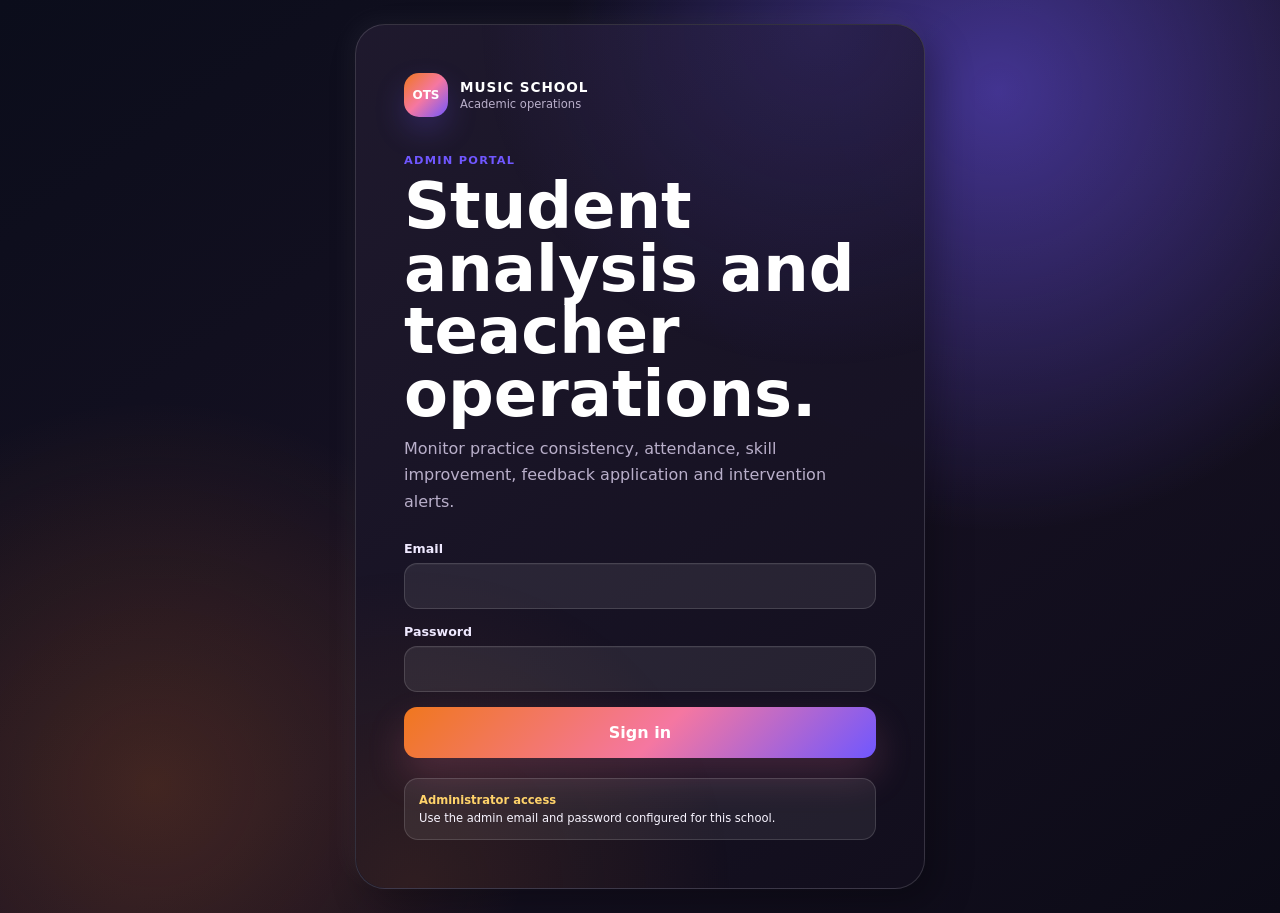
==== admin/index.html @ 8a07c4fa "Add files via upload" ====
<!doctype html>
<html lang="en">
<head>
  <meta charset="utf-8">
  <meta name="viewport" content="width=device-width, initial-scale=1">
  <meta name="theme-color" content="#111426">
  <title>OTS Admin | Student Analysis</title>
  <link rel="icon" type="image/png" sizes="32x32" href="../favicon-32x32.png">
  <link rel="icon" type="image/png" sizes="16x16" href="../favicon-16x16.png">
  <link rel="apple-touch-icon" sizes="180x180" href="../apple-touch-icon.png">
  <link rel="manifest" href="../manifest.webmanifest">
  <link rel="stylesheet" href="admin.css">
</head>
<body>
  <div class="admin-login" id="admin-login">
    <section class="login-card">
      <div class="admin-brand">
        <span class="brand-mark">OTS</span>
        <span>
          <strong>MUSIC SCHOOL</strong>
          <small>Academic operations</small>
        </span>
      </div>
      <div class="login-copy">
        <p class="eyebrow">ADMIN PORTAL</p>
        <h1>Student analysis and teacher operations.</h1>
        <p>Monitor practice consistency, attendance, skill improvement, feedback application and intervention alerts.</p>
      </div>
      <form id="login-form" class="admin-form" autocomplete="off">
        <label>
          Email
          <input id="login-email" type="email" autocomplete="off" required>
        </label>
        <label>
          Password
          <input id="login-password" type="password" autocomplete="new-password" required>
        </label>
        <button class="admin-button primary large" type="submit">Sign in</button>
        <p class="form-error" id="login-error" hidden></p>
      </form>
      <div class="demo-credentials">
        <strong>Administrator access</strong>
        <span>Use the admin email and password configured for this school.</span>
      </div>
    </section>
  </div>

  <div class="admin-shell" id="admin-shell" hidden>
    <aside class="admin-sidebar">
      <div class="admin-brand">
        <span class="brand-mark">OTS</span>
        <span>
          <strong>MUSIC SCHOOL</strong>
          <small>Academic operations</small>
        </span>
      </div>

      <nav class="admin-nav">
        <button class="admin-nav-item is-active" data-admin-view="dashboard">
          <span class="nav-symbol">H</span>
          Dashboard
        </button>
        <button class="admin-nav-item" data-admin-view="students">
          <span class="nav-symbol">S</span>
          Students
        </button>
        <button class="admin-nav-item" data-admin-view="sessions">
          <span class="nav-symbol">L</span>
          Sessions
        </button>
        <button class="admin-nav-item" data-admin-view="courses">
          <span class="nav-symbol">C</span>
          Course plans
        </button>
        <button class="admin-nav-item" data-admin-view="staff" id="staff-nav-item" hidden>
          <span class="nav-symbol">+</span>
          Staff
        </button>
        <button class="admin-nav-item" data-admin-view="reviews">
          <span class="nav-symbol">R</span>
          Review queue
          <span class="nav-count" id="nav-review-count">0</span>
        </button>
        <button class="admin-nav-item" data-admin-view="alerts">
          <span class="nav-symbol">!</span>
          Alerts
          <span class="nav-count danger" id="nav-alert-count">0</span>
        </button>
        <button class="admin-nav-item" data-admin-view="account">
          <span class="nav-symbol">A</span>
          Account
        </button>
      </nav>

      <div class="admin-sidebar-footer">
        <span class="online-dot"></span>
        <div>
          <strong>Backend connected</strong>
          <small id="admin-backend-status">Checking storage status...</small>
        </div>
      </div>
    </aside>

    <div class="admin-main-column">
      <header class="admin-topbar">
        <div>
          <p class="eyebrow" id="admin-date-label">MONDAY, 15 JUNE</p>
          <h2 id="admin-page-title">Academic overview</h2>
        </div>
        <div class="admin-user">
          <div>
            <strong id="admin-user-name">OTS Admin</strong>
            <small id="admin-user-role">Super admin</small>
          </div>
          <span class="admin-avatar" id="admin-avatar">OA</span>
          <button class="logout-button" id="logout-button">Sign out</button>
        </div>
      </header>

      <main class="admin-main">
        <section class="admin-view is-active" id="admin-view-dashboard" data-title="Academic overview">
          <div class="admin-page-intro">
            <div>
              <p class="eyebrow">STUDENT HEALTH</p>
              <h1>Know who is progressing and who needs help.</h1>
              <p>Scores combine practice consistency, attendance, skill improvement and application of teacher feedback.</p>
            </div>
            <button class="admin-button secondary" id="refresh-dashboard">Refresh data</button>
          </div>

          <div class="metric-grid">
            <article class="metric-card">
              <span class="metric-label">Active students</span>
              <strong id="metric-active-students">0</strong>
              <small>Across all 12-week courses</small>
            </article>
            <article class="metric-card">
              <span class="metric-label">Need attention</span>
              <strong id="metric-attention-students">0</strong>
              <small>Amber or red status</small>
            </article>
            <article class="metric-card">
              <span class="metric-label">Videos awaiting review</span>
              <strong id="metric-pending-reviews">0</strong>
              <small>Oldest reviews appear first</small>
            </article>
            <article class="metric-card">
              <span class="metric-label">Average student score</span>
              <strong id="metric-average-score">0</strong>
              <small>Weighted score out of 100</small>
            </article>
          </div>

          <div class="overview-grid">
            <section class="admin-panel">
              <div class="panel-heading">
                <div>
                  <p class="eyebrow">PORTFOLIO STATUS</p>
                  <h2>Risk distribution</h2>
                </div>
              </div>
              <div class="distribution-list">
                <div class="distribution-row">
                  <span class="status-pill green">Green</span>
                  <div class="distribution-track"><span class="green-fill" id="green-distribution"></span></div>
                  <strong id="green-count">0</strong>
                </div>
                <div class="distribution-row">
                  <span class="status-pill amber">Amber</span>
                  <div class="distribution-track"><span class="amber-fill" id="amber-distribution"></span></div>
                  <strong id="amber-count">0</strong>
                </div>
                <div class="distribution-row">
                  <span class="status-pill red">Red</span>
                  <div class="distribution-track"><span class="red-fill" id="red-distribution"></span></div>
                  <strong id="red-count">0</strong>
                </div>
              </div>
              <div class="score-formula">
                <strong>Weighted student score</strong>
                <span>Practice 35% / Attendance 25% / Skills 25% / Feedback application 15%</span>
              </div>
            </section>

            <section class="admin-panel">
              <div class="panel-heading">
                <div>
                  <p class="eyebrow">OPERATIONS</p>
                  <h2>Service health</h2>
                </div>
              </div>
              <div class="service-list">
                <div><span>Open alerts</span><strong id="service-open-alerts">0</strong></div>
                <div><span>Today's sessions</span><strong id="service-today-sessions">0</strong></div>
                <div><span>Average review time</span><strong id="service-review-hours">0h</strong></div>
              </div>
            </section>
          </div>

          <section class="admin-panel">
            <div class="panel-heading">
              <div>
                <p class="eyebrow">PRIORITY LIST</p>
                <h2>Students needing attention</h2>
              </div>
              <button class="text-action" data-admin-view="students">View all students</button>
            </div>
            <div class="table-wrap">
              <table class="admin-table">
                <thead>
                  <tr>
                    <th>Student</th>
                    <th>Course</th>
                    <th>Teacher</th>
                    <th>Score</th>
                    <th>Alerts</th>
                    <th></th>
                  </tr>
                </thead>
                <tbody id="attention-students-body"></tbody>
              </table>
            </div>
          </section>

          <section class="admin-panel">
            <div class="panel-heading">
              <div>
                <p class="eyebrow">UPCOMING</p>
                <h2>Live sessions</h2>
              </div>
            </div>
            <div class="upcoming-session-grid" id="upcoming-session-grid"></div>
          </section>
        </section>

        <section class="admin-view" id="admin-view-students" data-title="Student analysis">
          <div class="admin-page-intro compact">
            <div>
              <p class="eyebrow">STUDENT 360</p>
              <h1>Student analysis</h1>
              <p>Filter the portfolio, compare score components and open a complete student record.</p>
            </div>
            <button class="admin-button primary" id="open-create-student">Add student</button>
          </div>

          <section class="admin-panel filters-panel">
            <label class="search-field">
              <span>Search</span>
              <input id="student-search" type="search" placeholder="Student, teacher or instrument">
            </label>
            <label>
              Status
              <select id="student-status-filter">
                <option value="">All statuses</option>
                <option value="green">Green</option>
                <option value="amber">Amber</option>
                <option value="red">Red</option>
              </select>
            </label>
            <button class="admin-button secondary" id="apply-student-filters">Apply filters</button>
          </section>

          <section class="admin-panel">
            <div class="table-wrap">
              <table class="admin-table student-table">
                <thead>
                  <tr>
                    <th>Student</th>
                    <th>Teacher</th>
                    <th>Week</th>
                    <th>Practice</th>
                    <th>Attendance</th>
                    <th>Skills</th>
                    <th>Overall</th>
                    <th></th>
                  </tr>
                </thead>
                <tbody id="students-table-body"></tbody>
              </table>
            </div>
          </section>
        </section>

        <section class="admin-view" id="admin-view-student-detail" data-title="Student 360">
          <div class="admin-page-intro compact">
            <div>
              <p class="eyebrow">STUDENT 360</p>
              <h1>Complete student record</h1>
              <p>Review scores, alerts, teacher assignment, submissions and session history in one focused page.</p>
            </div>
            <button class="admin-button secondary" data-admin-view="students" type="button">Back to students</button>
          </div>
          <section class="admin-panel student-detail-page" id="student-page-content">
            <div class="empty-state">Open a student from the Students table.</div>
          </section>
        </section>

        <section class="admin-view" id="admin-view-staff" data-title="Staff access">
          <div class="admin-page-intro compact">
            <div>
              <p class="eyebrow">SUPER ADMIN</p>
              <h1>Admins and teachers</h1>
              <p>Create separate staff accounts and control who can access the operations portal.</p>
            </div>
            <button class="admin-button primary" id="open-create-staff">Add staff member</button>
          </div>

          <section class="admin-panel">
            <div class="table-wrap">
              <table class="admin-table">
                <thead>
                  <tr>
                    <th>Staff member</th>
                    <th>Role</th>
                    <th>Instrument</th>
                    <th>Students</th>
                    <th>Status</th>
                    <th></th>
                  </tr>
                </thead>
                <tbody id="staff-table-body"></tbody>
              </table>
            </div>
          </section>
        </section>

        <section class="admin-view" id="admin-view-sessions" data-title="Live sessions">
          <div class="admin-page-intro compact">
            <div>
              <p class="eyebrow">LIVE CLASSROOM</p>
              <h1>Plan and update student sessions</h1>
              <p>Admins can manage all sessions. Teachers can manage sessions for students assigned to them.</p>
            </div>
            <button class="admin-button primary" id="open-create-session">Add session</button>
          </div>

          <section class="admin-panel">
            <div class="table-wrap">
              <table class="admin-table">
                <thead>
                  <tr>
                    <th>Student</th>
                    <th>Teacher</th>
                    <th>Topic</th>
                    <th>Date and time</th>
                    <th>Status</th>
                    <th></th>
                  </tr>
                </thead>
                <tbody id="sessions-table-body"></tbody>
              </table>
            </div>
          </section>
        </section>

        <section class="admin-view" id="admin-view-courses" data-title="Student course plans">
          <div class="admin-page-intro compact">
            <div>
              <p class="eyebrow">PERSONALISED LEARNING</p>
              <h1>Course and practice plan</h1>
              <p>Choose a student, then set their course length, weekly goal, target practice pods and student notes.</p>
            </div>
          </div>

          <section class="admin-panel course-plan-panel">
            <label class="course-student-picker">
              Student
              <select id="course-student-select"></select>
            </label>
            <form id="course-plan-form" class="course-plan-form">
              <div class="student-create-grid">
                <label>
                  Course title
                  <input id="course-title" required>
                </label>
                <label>
                  Number of weeks
                  <input id="course-total-weeks" type="number" min="1" max="24" required>
                </label>
                <label>
                  Minimum practice minutes
                  <input id="course-practice-minutes" type="number" min="1" max="60" required>
                </label>
                <div class="course-requirements">
                  <label class="checkbox-row">
                    <input id="course-morning-required" type="checkbox">
                    <span>Morning practice required</span>
                  </label>
                  <label class="checkbox-row">
                    <input id="course-evening-required" type="checkbox">
                    <span>Evening practice required</span>
                  </label>
                </div>
              </div>
              <div class="panel-heading">
                <div>
                  <p class="eyebrow">WEEKLY STRUCTURE</p>
                  <h2>Student-specific course weeks</h2>
                </div>
              </div>
              <div class="course-week-editor" id="course-week-editor"></div>
              <p class="form-error" id="course-plan-error" hidden></p>
              <button class="admin-button primary large" type="submit">Save student course plan</button>
            </form>
          </section>
        </section>

        <section class="admin-view" id="admin-view-reviews" data-title="Teacher review queue">
          <div class="admin-page-intro compact">
            <div>
              <p class="eyebrow">TEACHER WORKFLOW</p>
              <h1>Practice review queue</h1>
              <p>Review the oldest submissions first, score skills and define the student's next practice focus.</p>
            </div>
            <span class="queue-sla">Target: within 12 hours</span>
          </div>
          <div class="review-queue" id="review-queue"></div>
        </section>

        <section class="admin-view" id="admin-view-review-detail" data-title="Practice review">
          <div class="admin-page-intro compact">
            <div>
              <p class="eyebrow">PRACTICE REVIEW</p>
              <h1 id="review-modal-title">Review submission</h1>
              <p id="review-modal-subtitle">Choose a submission from the review queue.</p>
            </div>
            <button class="admin-button secondary" data-admin-view="reviews" type="button">Back to review queue</button>
          </div>

          <form class="admin-panel review-form review-page-form" id="review-form">
            <input id="review-submission-id" type="hidden">

            <div class="review-video-placeholder">
              <video id="review-video-player" controls playsinline hidden></video>
              <iframe
                id="review-video-frame"
                class="review-video-frame"
                title="Practice video preview"
                allow="autoplay; fullscreen"
                allowfullscreen
                hidden
              ></iframe>
              <span>Play</span>
              <div>
                <strong id="review-file-name">practice-video.mp4</strong>
                <small id="review-video-message">Loading private practice video...</small>
              </div>
            </div>

            <div class="review-text-grid">
              <label>
                Positive observation
                <textarea id="review-positive" rows="3" required>Good focused practice and improved control.</textarea>
              </label>
              <label>
                Main correction
                <textarea id="review-correction" rows="3" required>Slow the difficult transition and remove unnecessary tension.</textarea>
              </label>
            </div>

            <label>
              Next practice focus
              <textarea id="review-next-focus" rows="2" required>Repeat the assigned exercise three times before the next upload.</textarea>
            </label>

            <div class="skill-rating-grid" id="skill-rating-grid">
              <label>Rhythm <input type="range" min="1" max="5" value="3" data-rating="rhythm"><output>3</output></label>
              <label>Accuracy <input type="range" min="1" max="5" value="3" data-rating="accuracy"><output>3</output></label>
              <label>Technique <input type="range" min="1" max="5" value="3" data-rating="technique"><output>3</output></label>
              <label>Posture <input type="range" min="1" max="5" value="3" data-rating="posture"><output>3</output></label>
              <label>Musicality <input type="range" min="1" max="5" value="3" data-rating="musicality"><output>3</output></label>
              <label>Confidence <input type="range" min="1" max="5" value="3" data-rating="confidence"><output>3</output></label>
              <label>Feedback applied <input type="range" min="1" max="5" value="3" data-rating="feedback_application"><output>3</output></label>
            </div>

            <label class="checkbox-row">
              <input id="review-help-call" type="checkbox">
              <span>Recommend an extra teacher help call</span>
            </label>

            <button class="admin-button primary large" type="submit">Submit review and update student score</button>
          </form>
        </section>

        <section class="admin-view" id="admin-view-alerts" data-title="Student alerts">
          <div class="admin-page-intro compact">
            <div>
              <p class="eyebrow">INTERVENTIONS</p>
              <h1>Student alerts</h1>
              <p>Resolve operational alerts or open the student record for academic intervention.</p>
            </div>
          </div>
          <div class="alert-list" id="alert-list"></div>
        </section>

        <section class="admin-view" id="admin-view-account" data-title="Account security">
          <div class="admin-page-intro compact">
            <div>
              <p class="eyebrow">SECURITY</p>
              <h1>Change your password</h1>
              <p>Update the password for the staff account currently signed in.</p>
            </div>
          </div>
          <section class="admin-panel account-panel">
            <form id="change-password-form" class="stack-form">
              <label>
                Current password
                <input id="current-password" type="password" autocomplete="current-password" required>
              </label>
              <label>
                New password
                <input id="new-password" type="password" minlength="8" autocomplete="new-password" required>
              </label>
              <label>
                Confirm new password
                <input id="confirm-new-password" type="password" minlength="8" autocomplete="new-password" required>
              </label>
              <p class="form-error" id="change-password-error" hidden></p>
              <button class="admin-button primary large" type="submit">Change password</button>
            </form>
          </section>
        </section>
      </main>
    </div>
  </div>

  <dialog class="admin-modal" id="create-staff-modal">
    <form class="modal-surface" id="create-staff-form">
      <button class="modal-close" type="button" data-close-modal="create-staff-modal" aria-label="Close">X</button>
      <p class="eyebrow">STAFF ACCESS</p>
      <h2>Add an admin or teacher</h2>
      <p class="modal-subtitle">Each staff member receives a separate email and password. Only Super Admin can manage these accounts.</p>

      <div class="student-create-grid">
        <label>
          Full name
          <input id="create-staff-name" required>
        </label>
        <label>
          Email
          <input id="create-staff-email" type="email" required>
        </label>
        <label>
          Role
          <select id="create-staff-role" required>
            <option value="teacher">Teacher</option>
            <option value="academic_head">Academic head</option>
            <option value="operations">Operations admin</option>
            <option value="super_admin">Super admin</option>
          </select>
        </label>
        <label id="create-staff-instrument-row">
          Instrument
          <select id="create-staff-instrument">
            <option>Guitar</option>
            <option>Keyboard</option>
            <option>Vocals</option>
            <option>Violin</option>
            <option>Drums</option>
          </select>
        </label>
        <label class="full-width">
          Temporary password
          <input id="create-staff-password" type="password" minlength="8" autocomplete="new-password" required>
        </label>
      </div>
      <p class="form-error" id="create-staff-error" hidden></p>
      <button class="admin-button primary large" type="submit">Create staff account</button>
    </form>
  </dialog>

  <dialog class="admin-modal" id="session-modal">
    <form class="modal-surface" id="session-form">
      <button class="modal-close" type="button" data-close-modal="session-modal" aria-label="Close">X</button>
      <p class="eyebrow">LIVE SESSION</p>
      <h2 id="session-modal-title">Add a live session</h2>
      <input id="session-id" type="hidden">
      <div class="student-create-grid">
        <label>
          Student
          <select id="session-student" required></select>
        </label>
        <label>
          Date and time
          <input id="session-scheduled-at" type="datetime-local" required>
        </label>
        <label class="full-width">
          Session topic
          <input id="session-topic" required>
        </label>
        <label>
          Duration in minutes
          <input id="session-duration" type="number" min="15" max="180" value="45" required>
        </label>
        <label>
          Status
          <select id="session-status">
            <option value="scheduled">Scheduled</option>
            <option value="attended">Attended</option>
            <option value="missed">Missed</option>
            <option value="cancelled">Cancelled</option>
          </select>
        </label>
        <label class="full-width">
          Classroom room name
          <input id="session-room" placeholder="Created automatically when left blank">
        </label>
        <label class="full-width">
          Teacher notes
          <textarea id="session-notes" rows="3"></textarea>
        </label>
      </div>
      <p class="form-error" id="session-error" hidden></p>
      <button class="admin-button primary large" type="submit">Save session</button>
    </form>
  </dialog>

  <dialog class="admin-modal" id="reset-password-modal">
    <form class="modal-surface" id="reset-password-form">
      <button class="modal-close" type="button" data-close-modal="reset-password-modal" aria-label="Close">X</button>
      <p class="eyebrow">SUPER ADMIN</p>
      <h2>Reset staff password</h2>
      <p class="modal-subtitle" id="reset-password-member"></p>
      <input id="reset-password-staff-id" type="hidden">
      <label>
        New temporary password
        <input id="reset-staff-password" type="password" minlength="8" autocomplete="new-password" required>
      </label>
      <p class="form-error" id="reset-password-error" hidden></p>
      <button class="admin-button primary large" type="submit">Reset password</button>
    </form>
  </dialog>

  <dialog class="admin-modal" id="create-student-modal">
    <form class="modal-surface" id="create-student-form">
      <button class="modal-close" type="button" data-close-modal="create-student-modal" aria-label="Close">X</button>
      <p class="eyebrow">NEW ENROLLMENT</p>
      <h2>Add a student account</h2>
      <p class="modal-subtitle">The learner will use this email address to receive a one-time login code.</p>

      <div class="student-create-grid">
        <label>
          Student name
          <input id="create-student-name" required>
        </label>
        <label>
          Login email
          <input id="create-student-email" type="email" required>
        </label>
        <label>
          Age group
          <select id="create-student-age" required>
            <option value="8-12">8-12</option>
            <option value="13-17">13-17</option>
            <option value="18+">18+</option>
          </select>
        </label>
        <label>
          Instrument
          <select id="create-student-instrument" required>
            <option>Guitar</option>
            <option>Keyboard</option>
          </select>
        </label>
        <label>
          Assigned teachers
          <select id="create-student-teacher" multiple size="4" required></select>
          <small class="field-hint">Choose up to 3 teachers. The first selected teacher becomes primary.</small>
        </label>
        <label>
          Course start
          <input id="create-student-start" type="date" required>
        </label>
        <label class="full-width">
          Learning goal
          <input id="create-student-goal" value="Play complete songs confidently" required>
        </label>
        <label>
          Parent name
          <input id="create-parent-name">
        </label>
        <label>
          Parent email
          <input id="create-parent-email" type="email">
        </label>
      </div>
      <p class="form-error" id="create-student-error" hidden></p>
      <button class="admin-button primary large" type="submit">Create student and login account</button>
    </form>
  </dialog>

  <div class="admin-toast" id="admin-toast" role="status" aria-live="polite"></div>
  <script src="admin.js"></script>
</body>
</html>
---- admin/admin.css ----
:root {
  --navy: #111426;
  --navy-soft: #20243a;
  --purple: #7057ff;
  --purple-dark: #5941e5;
  --purple-pale: #eeeafe;
  --cream: #fff8ee;
  --yellow: #ffc857;
  --green: #16835a;
  --green-pale: #e4f5ec;
  --amber: #ad7100;
  --amber-pale: #fff3d8;
  --red: #b93445;
  --red-pale: #fde9ec;
  --ink: #171923;
  --muted: #696e7c;
  --line: #dedfe7;
  --background: #f5f4f8;
  --surface: #ffffff;
  --shadow: 0 20px 60px rgba(33, 27, 70, 0.09);
}

* {
  box-sizing: border-box;
}

body {
  margin: 0;
  min-width: 320px;
  background: var(--background);
  color: var(--ink);
  font-family: Inter, ui-sans-serif, system-ui, -apple-system, BlinkMacSystemFont, "Segoe UI", sans-serif;
  -webkit-font-smoothing: antialiased;
}

body.admin-modal-open {
  overflow: hidden;
}

button,
input,
select,
textarea {
  font: inherit;
}

button {
  color: inherit;
}

[hidden] {
  display: none !important;
}

.admin-login {
  min-height: 100vh;
  display: grid;
  place-items: center;
  padding: 24px;
  background:
    radial-gradient(circle at 85% 10%, rgba(112, 87, 255, 0.55), transparent 36%),
    radial-gradient(circle at 8% 86%, rgba(255, 200, 87, 0.18), transparent 28%),
    var(--navy);
}

.login-card {
  width: min(570px, 100%);
  padding: clamp(28px, 5vw, 48px);
  border-radius: 30px;
  background: white;
  box-shadow: 0 35px 100px rgba(0, 0, 0, 0.3);
}

.admin-brand {
  display: flex;
  align-items: center;
  gap: 12px;
}

.admin-brand > span:last-child {
  display: grid;
  gap: 2px;
}

.admin-brand strong {
  font-size: 0.85rem;
  letter-spacing: 0.07em;
}

.admin-brand small {
  color: #9ca2b7;
  font-size: 0.72rem;
}

.brand-mark {
  display: grid;
  width: 44px;
  height: 44px;
  place-items: center;
  border-radius: 15px;
  background: var(--purple);
  color: white;
  font-size: 0.75rem;
  font-weight: 900;
}

.login-copy {
  margin: 36px 0 26px;
}

.eyebrow {
  margin: 0;
  color: var(--purple);
  font-size: 0.71rem;
  font-weight: 900;
  letter-spacing: 0.11em;
}

.login-copy h1,
.admin-page-intro h1 {
  margin: 8px 0 10px;
  color: var(--navy);
  font-size: clamp(2.2rem, 5vw, 4.2rem);
  line-height: 0.98;
}

.login-copy p:last-child,
.admin-page-intro p:last-child {
  margin: 0;
  color: var(--muted);
  line-height: 1.65;
}

.admin-form {
  display: grid;
  gap: 15px;
}

label {
  display: grid;
  gap: 7px;
  color: var(--navy);
  font-size: 0.79rem;
  font-weight: 800;
}

input,
select,
textarea {
  width: 100%;
  border: 1px solid var(--line);
  border-radius: 13px;
  outline: 0;
  background: white;
  color: var(--ink);
}

input,
select {
  height: 46px;
  padding: 0 13px;
}

textarea {
  padding: 12px 13px;
  resize: vertical;
}

input:focus,
select:focus,
textarea:focus {
  border-color: var(--purple);
  box-shadow: 0 0 0 3px rgba(112, 87, 255, 0.12);
}

.admin-button {
  display: inline-flex;
  min-height: 42px;
  align-items: center;
  justify-content: center;
  padding: 0 18px;
  border: 0;
  border-radius: 13px;
  cursor: pointer;
  font-weight: 850;
  transition: 160ms ease;
}

.admin-button:hover,
.admin-button:focus-visible {
  transform: translateY(-1px);
}

.admin-button.primary {
  background: var(--purple);
  color: white;
  box-shadow: 0 9px 22px rgba(112, 87, 255, 0.2);
}

.admin-button.primary:hover {
  background: var(--purple-dark);
}

.admin-button.secondary {
  border: 1px solid var(--line);
  background: white;
  color: var(--navy);
}

.admin-button.large {
  min-height: 51px;
}

.form-error {
  margin: 0;
  color: var(--red);
  font-size: 0.8rem;
  font-weight: 700;
}

.student-create-grid {
  display: grid;
  grid-template-columns: repeat(2, minmax(0, 1fr));
  gap: 15px;
  margin: 22px 0;
}

.student-create-grid .full-width {
  grid-column: 1 / -1;
}

.field-hint {
  display: block;
  margin-top: -2px;
  color: var(--muted);
  font-size: 0.72rem;
  font-weight: 650;
  line-height: 1.45;
}

select[multiple],
.teacher-assignment-select {
  min-height: 118px;
  padding: 10px;
}

select[multiple] option,
.teacher-assignment-select option {
  padding: 8px 10px;
  border-radius: 10px;
}

.teacher-assignment-block {
  display: grid;
  gap: 12px;
}

.teacher-assignment-block .admin-button {
  width: fit-content;
}

.stack-form {
  display: grid;
  gap: 16px;
}

.account-panel {
  max-width: 620px;
}

.course-plan-panel,
.course-plan-form {
  display: grid;
  gap: 22px;
}

.course-student-picker {
  max-width: 520px;
}

.course-requirements {
  display: grid;
  align-content: center;
  gap: 4px;
}

.course-requirements .checkbox-row {
  margin: 0;
}

.course-week-editor {
  display: grid;
  grid-template-columns: repeat(2, minmax(0, 1fr));
  gap: 16px;
}

.course-week-card {
  display: grid;
  gap: 13px;
  padding: 18px;
  border: 1px solid var(--line);
  border-radius: 17px;
  background: var(--background);
}

.course-week-card > strong {
  color: var(--purple);
}

.demo-credentials {
  display: grid;
  gap: 4px;
  margin-top: 20px;
  padding: 14px;
  border-radius: 14px;
  background: var(--purple-pale);
  color: var(--muted);
  font-size: 0.72rem;
}

.demo-credentials strong {
  color: var(--purple);
}

.admin-shell {
  min-height: 100vh;
}

.admin-sidebar {
  position: fixed;
  inset: 0 auto 0 0;
  z-index: 20;
  display: flex;
  width: 248px;
  flex-direction: column;
  padding: 27px 21px;
  background: var(--navy);
  color: white;
}

.admin-nav {
  display: grid;
  gap: 8px;
  margin-top: 42px;
}

.admin-nav-item {
  display: grid;
  grid-template-columns: 26px minmax(0, 1fr) auto;
  align-items: center;
  gap: 10px;
  width: 100%;
  min-height: 48px;
  padding: 0 13px;
  border: 0;
  border-radius: 14px;
  background: transparent;
  color: #acb1c6;
  cursor: pointer;
  text-align: left;
  font-weight: 750;
}

.admin-nav-item:hover,
.admin-nav-item:focus-visible {
  background: rgba(255, 255, 255, 0.06);
  color: white;
}

.admin-nav-item.is-active {
  background: var(--purple);
  color: white;
}

.nav-symbol {
  display: grid;
  width: 25px;
  height: 25px;
  place-items: center;
  font-weight: 900;
}

.nav-count {
  display: inline-flex;
  min-width: 24px;
  height: 24px;
  align-items: center;
  justify-content: center;
  border-radius: 999px;
  background: rgba(255, 255, 255, 0.13);
  color: white;
  font-size: 0.68rem;
}

.nav-count.danger {
  background: rgba(255, 99, 120, 0.18);
  color: #ff9eaa;
}

.admin-sidebar-footer {
  display: flex;
  gap: 10px;
  margin-top: auto;
  padding: 14px;
  border: 1px solid rgba(255, 255, 255, 0.1);
  border-radius: 15px;
  background: rgba(255, 255, 255, 0.05);
}

.online-dot {
  width: 9px;
  height: 9px;
  margin-top: 4px;
  border-radius: 50%;
  background: #39d98a;
  box-shadow: 0 0 0 4px rgba(57, 217, 138, 0.12);
}

.admin-sidebar-footer div {
  display: grid;
  gap: 3px;
}

.admin-sidebar-footer strong {
  font-size: 0.76rem;
}

.admin-sidebar-footer small {
  color: #9ba1b7;
  font-size: 0.67rem;
}

.admin-main-column {
  min-height: 100vh;
  margin-left: 248px;
}

.admin-topbar {
  position: sticky;
  top: 0;
  z-index: 15;
  display: flex;
  min-height: 82px;
  align-items: center;
  justify-content: space-between;
  padding: 14px clamp(22px, 4vw, 54px);
  border-bottom: 1px solid rgba(222, 223, 231, 0.8);
  background: rgba(245, 244, 248, 0.9);
  backdrop-filter: blur(18px);
}

.admin-topbar h2 {
  margin: 3px 0 0;
  font-size: 1.08rem;
}

.admin-user {
  display: flex;
  align-items: center;
  gap: 10px;
}

.admin-user > div {
  display: grid;
  justify-items: end;
  gap: 2px;
}

.admin-user small {
  color: var(--muted);
  font-size: 0.7rem;
  text-transform: capitalize;
}

.admin-avatar {
  display: grid;
  width: 42px;
  height: 42px;
  place-items: center;
  border-radius: 50%;
  background: var(--navy);
  color: white;
  font-size: 0.75rem;
  font-weight: 900;
}

.logout-button {
  border: 0;
  background: transparent;
  color: var(--muted);
  cursor: pointer;
  font-size: 0.73rem;
  font-weight: 750;
}

.admin-main {
  width: min(1260px, 100%);
  margin: 0 auto;
  padding: 38px clamp(22px, 4vw, 54px) 80px;
}

.admin-view {
  display: none;
  animation: view-in 180ms ease;
}

.admin-view.is-active {
  display: block;
}

@keyframes view-in {
  from { opacity: 0; transform: translateY(5px); }
  to { opacity: 1; transform: translateY(0); }
}

.admin-page-intro {
  display: flex;
  align-items: flex-end;
  justify-content: space-between;
  gap: 25px;
  margin-bottom: 25px;
}

.admin-page-intro h1 {
  max-width: 800px;
  font-size: clamp(2.2rem, 5vw, 3.8rem);
}

.admin-page-intro.compact h1 {
  font-size: clamp(2rem, 4vw, 3.1rem);
}

.metric-grid {
  display: grid;
  grid-template-columns: repeat(4, minmax(0, 1fr));
  gap: 15px;
  margin-bottom: 18px;
}

.metric-card,
.admin-panel {
  border: 1px solid rgba(222, 223, 231, 0.9);
  border-radius: 21px;
  background: white;
  box-shadow: 0 11px 34px rgba(33, 27, 70, 0.045);
}

.metric-card {
  display: grid;
  gap: 5px;
  padding: 22px;
}

.metric-card strong {
  color: var(--navy);
  font-size: 2rem;
}

.metric-label,
.metric-card small {
  color: var(--muted);
  font-size: 0.75rem;
}

.metric-label {
  font-weight: 750;
}

.admin-panel {
  margin-bottom: 18px;
  padding: 23px;
}

.overview-grid {
  display: grid;
  grid-template-columns: minmax(0, 1.25fr) minmax(300px, 0.75fr);
  gap: 18px;
}

.panel-heading {
  display: flex;
  align-items: flex-start;
  justify-content: space-between;
  gap: 18px;
  margin-bottom: 20px;
}

.panel-heading h2 {
  margin: 5px 0 0;
  font-size: 1.35rem;
}

.distribution-list,
.service-list {
  display: grid;
  gap: 14px;
}

.distribution-row {
  display: grid;
  grid-template-columns: 70px minmax(0, 1fr) 28px;
  align-items: center;
  gap: 12px;
}

.status-pill,
.score-badge {
  display: inline-flex;
  width: fit-content;
  min-height: 26px;
  align-items: center;
  justify-content: center;
  padding: 0 10px;
  border-radius: 999px;
  font-size: 0.67rem;
  font-weight: 900;
  text-transform: capitalize;
}

.status-pill.green,
.score-badge.green {
  background: var(--green-pale);
  color: var(--green);
}

.status-pill.amber,
.score-badge.amber {
  background: var(--amber-pale);
  color: var(--amber);
}

.status-pill.red,
.score-badge.red {
  background: var(--red-pale);
  color: var(--red);
}

.distribution-track {
  height: 10px;
  overflow: hidden;
  border-radius: 999px;
  background: #ececf2;
}

.distribution-track span {
  display: block;
  height: 100%;
  border-radius: inherit;
  transition: width 240ms ease;
}

.green-fill { background: var(--green); }
.amber-fill { background: var(--yellow); }
.red-fill { background: var(--red); }

.score-formula {
  display: grid;
  gap: 4px;
  margin-top: 20px;
  padding: 15px;
  border-radius: 14px;
  background: var(--purple-pale);
}

.score-formula strong {
  color: var(--purple);
  font-size: 0.78rem;
}

.score-formula span {
  color: var(--muted);
  font-size: 0.72rem;
  line-height: 1.45;
}

.service-list div {
  display: flex;
  align-items: center;
  justify-content: space-between;
  padding: 15px 0;
  border-bottom: 1px solid var(--line);
}

.service-list div:last-child {
  border-bottom: 0;
}

.service-list span {
  color: var(--muted);
  font-size: 0.8rem;
}

.service-list strong {
  font-size: 1.35rem;
}

.text-action {
  padding: 6px 0;
  border: 0;
  background: transparent;
  color: var(--purple);
  cursor: pointer;
  font-size: 0.78rem;
  font-weight: 850;
}

.table-wrap {
  overflow-x: auto;
}

.admin-table {
  width: 100%;
  min-width: 760px;
  border-collapse: collapse;
}

.admin-table th,
.admin-table td {
  padding: 14px 12px;
  border-bottom: 1px solid var(--line);
  text-align: left;
  vertical-align: middle;
}

.admin-table th {
  color: var(--muted);
  font-size: 0.68rem;
  letter-spacing: 0.06em;
  text-transform: uppercase;
}

.admin-table td {
  font-size: 0.81rem;
}

.admin-table tbody tr:last-child td {
  border-bottom: 0;
}

.student-cell {
  display: flex;
  align-items: center;
  gap: 10px;
}

.table-avatar {
  display: grid;
  width: 38px;
  height: 38px;
  flex: 0 0 auto;
  place-items: center;
  border-radius: 13px;
  background: var(--purple-pale);
  color: var(--purple);
  font-weight: 900;
}

.student-cell span:last-child {
  display: grid;
  gap: 3px;
}

.student-cell small {
  color: var(--muted);
}

.score-cell {
  display: flex;
  align-items: center;
  gap: 8px;
}

.mini-track {
  width: 68px;
  height: 6px;
  overflow: hidden;
  border-radius: 999px;
  background: #e9e9f0;
}

.mini-track span {
  display: block;
  height: 100%;
  border-radius: inherit;
  background: var(--purple);
}

.row-action {
  padding: 7px 10px;
  border: 1px solid var(--line);
  border-radius: 10px;
  background: white;
  cursor: pointer;
  color: var(--navy);
  font-size: 0.72rem;
  font-weight: 800;
}

.row-action.danger,
.admin-button.danger {
  border-color: rgba(255, 111, 145, 0.45);
  background: rgba(255, 111, 145, 0.12);
  color: #ff91a0;
}

.row-action.danger:hover,
.row-action.danger:focus-visible,
.admin-button.danger:hover,
.admin-button.danger:focus-visible {
  border-color: rgba(255, 111, 145, 0.82);
  background: rgba(255, 111, 145, 0.2);
  color: #ffd8de;
}

.row-actions {
  display: flex;
  flex-wrap: wrap;
  gap: 7px;
}

.upcoming-session-grid {
  display: grid;
  grid-template-columns: repeat(4, minmax(0, 1fr));
  gap: 12px;
}

.upcoming-card {
  display: grid;
  gap: 7px;
  padding: 16px;
  border: 1px solid var(--line);
  border-radius: 15px;
}

.upcoming-card strong {
  font-size: 0.86rem;
}

.upcoming-card span,
.upcoming-card small {
  color: var(--muted);
  font-size: 0.72rem;
}

.filters-panel {
  display: grid;
  grid-template-columns: minmax(250px, 1fr) 200px auto;
  align-items: end;
  gap: 13px;
}

.search-field span {
  font-size: 0.79rem;
}

.review-queue,
.alert-list {
  display: grid;
  gap: 13px;
}

.queue-sla {
  padding: 11px 14px;
  border-radius: 999px;
  background: var(--purple-pale);
  color: var(--purple);
  font-size: 0.75rem;
  font-weight: 850;
}

.review-card {
  display: grid;
  grid-template-columns: 56px minmax(0, 1fr) auto auto;
  align-items: center;
  gap: 16px;
  padding: 18px;
  border: 1px solid var(--line);
  border-radius: 18px;
  background: white;
}

.video-icon {
  display: grid;
  width: 54px;
  height: 54px;
  place-items: center;
  border-radius: 17px;
  background: var(--navy);
  color: white;
}

.review-main {
  display: grid;
  gap: 4px;
}

.review-main strong {
  font-size: 0.94rem;
}

.review-main span {
  color: var(--muted);
  font-size: 0.74rem;
}

.waiting-time {
  display: grid;
  gap: 3px;
  text-align: right;
}

.waiting-time strong {
  color: var(--amber);
}

.waiting-time small {
  color: var(--muted);
}

.alert-card {
  display: grid;
  grid-template-columns: auto minmax(0, 1fr) auto;
  align-items: start;
  gap: 15px;
  padding: 18px;
  border: 1px solid var(--line);
  border-left-width: 5px;
  border-radius: 16px;
  background: white;
}

.alert-card.critical { border-left-color: var(--red); }
.alert-card.warning { border-left-color: var(--yellow); }
.alert-card.info { border-left-color: var(--purple); }

.alert-symbol {
  display: grid;
  width: 38px;
  height: 38px;
  place-items: center;
  border-radius: 13px;
  font-weight: 900;
}

.critical .alert-symbol {
  background: var(--red-pale);
  color: var(--red);
}

.warning .alert-symbol {
  background: var(--amber-pale);
  color: var(--amber);
}

.alert-copy h3 {
  margin: 0 0 5px;
  font-size: 0.94rem;
}

.alert-copy p {
  margin: 0;
  color: var(--muted);
  font-size: 0.78rem;
  line-height: 1.5;
}

.alert-copy small {
  display: block;
  margin-top: 6px;
  color: var(--muted);
}

.alert-actions {
  display: flex;
  gap: 8px;
}

.empty-state {
  padding: 35px;
  border: 1px dashed var(--line);
  border-radius: 18px;
  background: white;
  color: var(--muted);
  text-align: center;
}

.admin-modal {
  width: min(1040px, calc(100% - 30px));
  max-height: calc(100vh - 30px);
  max-height: calc(100dvh - 30px);
  padding: 0;
  border: 0;
  border-radius: 27px;
  background: transparent;
  overflow: hidden;
}

.admin-modal::backdrop {
  background: rgba(12, 14, 28, 0.68);
  backdrop-filter: blur(8px);
}

.modal-surface {
  position: relative;
  max-height: calc(100vh - 30px);
  max-height: calc(100dvh - 30px);
  overflow-y: auto;
  overscroll-behavior: contain;
  -webkit-overflow-scrolling: touch;
  padding: clamp(23px, 4vw, 38px);
  border-radius: 27px;
  background: white;
}

.modal-close {
  position: absolute;
  top: 18px;
  right: 18px;
  display: grid;
  width: 37px;
  height: 37px;
  place-items: center;
  border: 0;
  border-radius: 50%;
  background: var(--background);
  cursor: pointer;
  font-size: 1.3rem;
}

.student-modal-header {
  display: flex;
  align-items: center;
  justify-content: space-between;
  gap: 20px;
  padding-right: 45px;
  margin-bottom: 22px;
}

.student-modal-heading {
  display: flex;
  align-items: center;
  gap: 14px;
}

.student-modal-heading h2 {
  margin: 0 0 4px;
  font-size: 1.8rem;
}

.student-modal-heading p {
  margin: 0;
  color: var(--muted);
}

.large-score {
  display: grid;
  width: 88px;
  height: 88px;
  place-items: center;
  border-radius: 50%;
  font-size: 1.7rem;
  font-weight: 900;
}

.large-score.green { background: var(--green-pale); color: var(--green); }
.large-score.amber { background: var(--amber-pale); color: var(--amber); }
.large-score.red { background: var(--red-pale); color: var(--red); }

.analysis-score-grid {
  display: grid;
  grid-template-columns: repeat(4, minmax(0, 1fr));
  gap: 12px;
  margin-bottom: 20px;
}

.analysis-score-card {
  display: grid;
  gap: 6px;
  padding: 16px;
  border-radius: 15px;
  background: var(--background);
}

.analysis-score-card span {
  color: var(--muted);
  font-size: 0.71rem;
}

.analysis-score-card strong {
  font-size: 1.3rem;
}

.student-detail-grid {
  display: grid;
  grid-template-columns: repeat(2, minmax(0, 1fr));
  gap: 18px;
}

.detail-block {
  padding: 18px;
  border: 1px solid var(--line);
  border-radius: 17px;
}

.detail-block h3 {
  margin: 0 0 15px;
}

.skill-list {
  display: grid;
  gap: 11px;
}

.skill-row {
  display: grid;
  grid-template-columns: 100px minmax(0, 1fr) 30px;
  align-items: center;
  gap: 10px;
}

.skill-row span {
  color: var(--muted);
  font-size: 0.75rem;
  text-transform: capitalize;
}

.skill-track {
  height: 7px;
  border-radius: 999px;
  background: #e9e9f0;
}

.skill-track span {
  display: block;
  height: 100%;
  border-radius: inherit;
  background: var(--purple);
}

.detail-list {
  display: grid;
  gap: 9px;
}

.detail-list-row {
  display: flex;
  align-items: flex-start;
  justify-content: space-between;
  gap: 15px;
  padding: 9px 0;
  border-bottom: 1px solid var(--line);
}

.detail-list-row:last-child {
  border-bottom: 0;
}

.detail-list-row span {
  color: var(--muted);
  font-size: 0.74rem;
}

.detail-list-row strong {
  font-size: 0.78rem;
  text-align: right;
}

.review-modal {
  width: min(850px, calc(100% - 30px));
  height: calc(100vh - 30px);
  height: calc(100dvh - 30px);
  max-height: calc(100vh - 30px);
  max-height: calc(100dvh - 30px);
}

.review-form {
  display: flex;
  flex-direction: column;
  height: 100%;
  max-height: none;
  overflow-x: hidden;
  overflow-y: auto;
  padding-bottom: max(34px, calc(env(safe-area-inset-bottom) + 34px));
  overscroll-behavior: contain;
  -webkit-overflow-scrolling: touch;
}

.review-form h2 {
  margin: 8px 0 5px;
  font-size: 2rem;
}

.modal-subtitle {
  margin: 0 0 18px;
  color: var(--muted);
}

.review-video-placeholder {
  display: flex;
  align-items: center;
  gap: 14px;
  min-height: 100px;
  margin-bottom: 18px;
  padding: 18px;
  border-radius: 16px;
  background: var(--navy);
  color: white;
}

.review-form > .admin-button[type="submit"] {
  position: sticky;
  z-index: 5;
  bottom: 0;
  margin-top: 16px;
  box-shadow:
    0 -14px 32px rgba(13, 11, 26, 0.38),
    0 18px 38px rgba(245, 119, 161, 0.2);
}

.student-detail-page {
  display: grid;
  gap: 22px;
}

.student-detail-page .student-modal-header {
  margin-bottom: 0;
}

.student-header-actions {
  display: flex;
  flex-wrap: wrap;
  align-items: center;
  justify-content: flex-end;
  gap: 10px;
}

.review-page-form {
  display: block;
  height: auto;
  min-height: 0;
  max-height: none;
  overflow: visible !important;
  padding-bottom: clamp(26px, 5vw, 46px);
  overscroll-behavior: auto;
}

.review-page-form > .admin-button[type="submit"] {
  position: static;
  width: min(100%, 560px);
  margin-top: 20px;
  box-shadow: 0 18px 38px rgba(245, 119, 161, 0.2);
}

.review-page-form .review-video-placeholder {
  align-items: stretch;
}

.review-page-form .review-video-placeholder video,
.review-page-form .review-video-frame {
  width: min(620px, 100%);
  max-height: 420px;
}

.review-video-placeholder > span {
  display: grid;
  width: 52px;
  height: 52px;
  place-items: center;
  border-radius: 50%;
  background: var(--purple);
}

.review-video-placeholder video,
.review-video-frame {
  width: min(420px, 100%);
  aspect-ratio: 16 / 9;
  max-height: 320px;
  border: 0;
  border-radius: 16px;
  background: #090b16;
}

.review-video-placeholder div {
  display: grid;
  gap: 4px;
}

.review-video-placeholder small {
  color: #b7bccd;
}

.review-text-grid {
  display: grid;
  grid-template-columns: repeat(2, minmax(0, 1fr));
  gap: 14px;
}

.skill-rating-grid {
  display: grid;
  grid-template-columns: repeat(2, minmax(0, 1fr));
  gap: 12px 18px;
  margin: 20px 0;
}

.skill-rating-grid label {
  grid-template-columns: 115px minmax(0, 1fr) 25px;
  align-items: center;
}

.skill-rating-grid input {
  height: auto;
  padding: 0;
  accent-color: var(--purple);
}

.skill-rating-grid output {
  color: var(--purple);
  font-weight: 900;
  text-align: right;
}

.checkbox-row {
  display: flex;
  align-items: center;
  gap: 10px;
  margin: 18px 0;
}

.checkbox-row input {
  width: 18px;
  height: 18px;
  accent-color: var(--purple);
}

.admin-toast {
  position: fixed;
  right: 22px;
  bottom: 22px;
  z-index: 120;
  max-width: min(410px, calc(100% - 44px));
  padding: 14px 18px;
  border-radius: 14px;
  background: var(--navy);
  color: white;
  box-shadow: var(--shadow);
  opacity: 0;
  pointer-events: none;
  transform: translateY(12px);
  transition: 180ms ease;
}

.admin-toast.is-visible {
  opacity: 1;
  transform: translateY(0);
}

@media (max-width: 1050px) {
  .admin-sidebar {
    width: 210px;
  }

  .admin-main-column {
    margin-left: 210px;
  }

  .metric-grid {
    grid-template-columns: repeat(2, minmax(0, 1fr));
  }

  .overview-grid,
  .upcoming-session-grid {
    grid-template-columns: repeat(2, minmax(0, 1fr));
  }
}

@media (max-width: 760px) {
  .student-create-grid {
    grid-template-columns: 1fr;
  }

  .student-create-grid .full-width {
    grid-column: auto;
  }

  .admin-sidebar {
    position: static;
    width: 100%;
    padding: 15px;
  }

  .admin-nav {
    grid-template-columns: repeat(auto-fit, minmax(70px, 1fr));
    margin-top: 16px;
  }

  .admin-nav-item {
    grid-template-columns: 1fr;
    justify-items: center;
    gap: 4px;
    padding: 8px 4px;
    font-size: 0.68rem;
    text-align: center;
  }

  .nav-count {
    position: absolute;
  }

  .admin-sidebar-footer {
    display: none;
  }

  .admin-main-column {
    margin-left: 0;
  }

  .admin-topbar {
    min-height: 68px;
    padding: 10px 16px;
  }

  .admin-topbar > div:first-child {
    display: none;
  }

  .admin-user {
    width: 100%;
    justify-content: flex-end;
  }

  .admin-main {
    padding: 25px 15px 60px;
  }

  .admin-page-intro {
    display: grid;
    align-items: start;
  }

  .metric-grid,
  .overview-grid,
  .upcoming-session-grid,
  .filters-panel,
  .student-detail-grid,
  .analysis-score-grid,
  .course-week-editor {
    grid-template-columns: 1fr;
  }

  .review-card {
    grid-template-columns: 50px minmax(0, 1fr);
  }

  .review-card .waiting-time {
    grid-column: 2;
    text-align: left;
  }

  .review-card .admin-button {
    grid-column: 1 / -1;
  }

  .alert-card {
    grid-template-columns: auto minmax(0, 1fr);
  }

  .alert-actions {
    grid-column: 1 / -1;
  }

  .student-modal-header {
    display: grid;
  }

  .review-text-grid,
  .skill-rating-grid {
    grid-template-columns: 1fr;
  }
}

/* Student-style visual refresh for the admin portal. */
:root {
  --navy: #0f1020;
  --navy-soft: #1d1830;
  --purple: #7057ff;
  --purple-dark: #5840e8;
  --purple-pale: rgba(112, 87, 255, 0.18);
  --cream: #fff3df;
  --yellow: #ffc857;
  --green: #22d98a;
  --green-pale: rgba(34, 217, 138, 0.14);
  --amber: #ffb84d;
  --amber-pale: rgba(255, 184, 77, 0.16);
  --red: #ff6678;
  --red-pale: rgba(255, 102, 120, 0.15);
  --ink: #f8f4ff;
  --muted: #b9afca;
  --line: rgba(255, 255, 255, 0.14);
  --background: #100d19;
  --surface: rgba(26, 22, 40, 0.78);
  --shadow: 0 28px 80px rgba(0, 0, 0, 0.34);
  --clay-shadow: 12px 16px 36px rgba(0, 0, 0, 0.28), -8px -8px 24px rgba(255, 255, 255, 0.04);
  --glow: 0 0 42px rgba(112, 87, 255, 0.22);
  --ots-orange: #f0771e;
  --ots-pink: #f577a1;
}

body {
  background:
    radial-gradient(circle at 14% 8%, rgba(240, 119, 30, 0.22), transparent 26%),
    radial-gradient(circle at 82% 12%, rgba(112, 87, 255, 0.34), transparent 30%),
    radial-gradient(circle at 70% 86%, rgba(34, 217, 138, 0.1), transparent 30%),
    linear-gradient(135deg, #0b0d1b 0%, #171123 52%, #0c0b17 100%);
  color: var(--ink);
}

body::before {
  position: fixed;
  inset: 0;
  z-index: -1;
  opacity: 0.18;
  background-image:
    radial-gradient(circle, rgba(255, 255, 255, 0.54) 0 1px, transparent 1.6px),
    radial-gradient(circle, rgba(255, 255, 255, 0.24) 0 1px, transparent 1.5px);
  background-position: 28px 30px, 92px 86px;
  background-size: 150px 160px, 220px 230px;
  content: "";
  pointer-events: none;
}

.admin-login {
  background:
    radial-gradient(circle at 78% 10%, rgba(112, 87, 255, 0.5), transparent 34%),
    radial-gradient(circle at 12% 86%, rgba(240, 119, 30, 0.2), transparent 28%),
    linear-gradient(145deg, #0b0d1b, #171123 55%, #0c0b17);
}

.login-card,
.metric-card,
.admin-panel,
.modal-surface,
.empty-state,
.review-card,
.alert-card {
  border: 1px solid var(--line);
  background:
    linear-gradient(145deg, rgba(31, 26, 47, 0.92), rgba(17, 14, 29, 0.92)),
    var(--surface);
  box-shadow: var(--clay-shadow);
  color: var(--ink);
}

.login-card {
  position: relative;
  overflow: hidden;
}

.modal-surface {
  position: relative;
  overflow-x: hidden;
  overflow-y: auto;
}

.login-card::before,
.modal-surface::before,
.admin-panel::before,
.metric-card::before {
  position: absolute;
  inset: 0;
  border-radius: inherit;
  background:
    radial-gradient(circle at 82% 0%, rgba(112, 87, 255, 0.18), transparent 35%),
    radial-gradient(circle at 10% 100%, rgba(240, 119, 30, 0.12), transparent 32%);
  content: "";
  pointer-events: none;
}

.login-card > *,
.modal-surface > *,
.admin-panel > *,
.metric-card > * {
  position: relative;
  z-index: 1;
}

.admin-brand small,
.brand-lockup small,
.metric-card small,
.metric-label,
.service-list span,
.student-cell small,
.upcoming-card span,
.upcoming-card small,
.review-main span,
.waiting-time small,
.alert-copy p,
.alert-copy small,
.detail-list-row span,
.analysis-score-card span,
.modal-subtitle,
.login-copy p:last-child,
.admin-page-intro p:last-child,
.score-formula span {
  color: var(--muted);
}

.admin-brand strong,
.login-copy h1,
.admin-page-intro h1,
.admin-topbar h2,
.panel-heading h2,
.metric-card strong,
.service-list strong,
.review-main strong,
.detail-list-row strong,
.student-modal-heading h2,
.review-form h2,
.modal-surface h2,
.alert-copy h3 {
  color: #ffffff;
}

.brand-mark,
.admin-avatar,
.table-avatar,
.nav-symbol {
  background: linear-gradient(135deg, var(--ots-orange), var(--ots-pink), var(--purple));
  color: #ffffff;
  box-shadow: 0 14px 30px rgba(112, 87, 255, 0.22);
}

label {
  color: #efe9ff;
}

input,
select,
textarea {
  border-color: var(--line);
  background: rgba(255, 255, 255, 0.08);
  color: var(--ink);
  box-shadow: inset 0 1px 0 rgba(255, 255, 255, 0.04);
}

input::placeholder,
textarea::placeholder {
  color: rgba(248, 244, 255, 0.48);
}

select option {
  background: #171123;
  color: #ffffff;
}

input:focus,
select:focus,
textarea:focus {
  border-color: rgba(112, 87, 255, 0.95);
  box-shadow: 0 0 0 4px rgba(112, 87, 255, 0.18), var(--glow);
}

.admin-button.primary {
  background: linear-gradient(135deg, var(--ots-orange), var(--ots-pink) 54%, var(--purple));
  color: white;
  box-shadow: 0 18px 38px rgba(245, 119, 161, 0.2);
}

.admin-button.primary:hover {
  background: linear-gradient(135deg, #ff842b, #ff7cac 54%, #7b63ff);
}

.admin-button.secondary,
.row-action,
.logout-button {
  border: 1px solid var(--line);
  background: rgba(255, 255, 255, 0.08);
  color: #efe9ff;
}

.logout-button {
  min-height: 38px;
  padding: 0 13px;
  border-radius: 999px;
}

.text-action {
  color: #ffd36a;
}

.form-error {
  color: #ff91a0;
}

.demo-credentials,
.score-formula,
.queue-sla,
.course-week-card,
.analysis-score-card,
.detail-block,
.upcoming-card,
.review-video-placeholder {
  border: 1px solid var(--line);
  background: rgba(255, 255, 255, 0.07);
  color: var(--ink);
}

.demo-credentials strong,
.score-formula strong,
.course-week-card > strong,
.skill-rating-grid output {
  color: #ffd36a;
}

.admin-sidebar {
  width: 268px;
  padding: 28px 22px;
  border-right: 1px solid rgba(255, 255, 255, 0.08);
  background:
    radial-gradient(circle at 0% 0%, rgba(112, 87, 255, 0.22), transparent 32%),
    linear-gradient(180deg, rgba(17, 20, 38, 0.98), rgba(13, 11, 26, 0.98));
  box-shadow: 18px 0 60px rgba(0, 0, 0, 0.22);
}

.admin-nav {
  gap: 10px;
}

.admin-nav-item {
  min-height: 54px;
  border: 1px solid transparent;
  border-radius: 18px;
  color: rgba(248, 244, 255, 0.66);
}

.admin-nav-item:hover,
.admin-nav-item:focus-visible {
  border-color: rgba(255, 255, 255, 0.12);
  background: rgba(255, 255, 255, 0.07);
  color: #ffffff;
}

.admin-nav-item.is-active {
  background: linear-gradient(135deg, rgba(112, 87, 255, 0.95), rgba(245, 119, 161, 0.72));
  color: white;
  box-shadow: 0 16px 35px rgba(112, 87, 255, 0.22);
}

.admin-nav-item.is-active .nav-symbol {
  background: rgba(255, 255, 255, 0.18);
  box-shadow: none;
}

.nav-count {
  background: rgba(255, 255, 255, 0.16);
}

.admin-sidebar-footer {
  border-color: var(--line);
  background: rgba(255, 255, 255, 0.07);
  box-shadow: inset 0 1px 0 rgba(255, 255, 255, 0.04);
}

.admin-main-column {
  margin-left: 268px;
}

.admin-topbar {
  min-height: 88px;
  border-bottom: 1px solid var(--line);
  background: rgba(15, 14, 27, 0.82);
  backdrop-filter: blur(22px);
}

.admin-main {
  width: min(1280px, 100%);
}

.admin-page-intro {
  padding: 26px;
  border: 1px solid rgba(255, 255, 255, 0.1);
  border-radius: 30px;
  background:
    radial-gradient(circle at 82% 6%, rgba(112, 87, 255, 0.24), transparent 36%),
    rgba(255, 255, 255, 0.045);
  box-shadow: var(--clay-shadow);
}

.metric-card,
.admin-panel {
  position: relative;
  overflow: hidden;
  border-radius: 28px;
}

.metric-card {
  min-height: 146px;
  align-content: end;
}

.metric-card strong {
  font-size: 2.35rem;
  line-height: 1;
}

.metric-label {
  color: #ffd36a;
  letter-spacing: 0.08em;
  text-transform: uppercase;
}

.distribution-track,
.mini-track,
.skill-track {
  background: rgba(255, 255, 255, 0.1);
}

.green-fill { background: linear-gradient(90deg, #21d98a, #8affc5); }
.amber-fill { background: linear-gradient(90deg, #ffb84d, #ffd36a); }
.red-fill { background: linear-gradient(90deg, #ff6678, #ff9aaa); }

.status-pill,
.score-badge {
  border: 1px solid currentColor;
}

.admin-table th,
.admin-table td,
.service-list div,
.detail-list-row {
  border-bottom-color: var(--line);
}

.admin-table th {
  color: #ffd36a;
}

.admin-table tbody tr:hover {
  background: rgba(255, 255, 255, 0.04);
}

.table-avatar {
  border-radius: 16px;
}

.modal-close {
  background: rgba(255, 255, 255, 0.09);
  color: #ffffff;
}

.admin-modal::backdrop {
  background: rgba(6, 5, 14, 0.82);
  backdrop-filter: blur(14px);
}

.large-score.green,
.large-score.amber,
.large-score.red {
  border: 1px solid currentColor;
}

.review-video-placeholder {
  background:
    radial-gradient(circle at 75% 0%, rgba(112, 87, 255, 0.24), transparent 38%),
    rgba(255, 255, 255, 0.07);
}

.review-video-placeholder > span {
  background: linear-gradient(135deg, var(--purple), var(--ots-pink));
  color: #ffffff;
  font-size: 0.72rem;
  font-weight: 900;
}

.admin-toast {
  border: 1px solid var(--line);
  background: rgba(20, 17, 31, 0.96);
  box-shadow: var(--shadow);
}

@media (max-width: 1050px) {
  .admin-sidebar {
    width: 220px;
  }

  .admin-main-column {
    margin-left: 220px;
  }
}

@media (max-width: 760px) {
  .admin-sidebar {
    position: sticky;
    top: 0;
    width: 100%;
    padding: 15px;
    border-right: 0;
    border-bottom: 1px solid var(--line);
  }

  .admin-nav {
    display: flex;
    gap: 9px;
    margin-top: 15px;
    overflow-x: auto;
    padding-bottom: 4px;
  }

  .admin-nav-item {
    flex: 0 0 94px;
    grid-template-columns: 1fr;
    justify-items: center;
    min-height: 62px;
    padding: 8px 7px;
    text-align: center;
  }

  .nav-count {
    position: static;
  }

  .admin-sidebar-footer {
    display: none;
  }

  .admin-main-column {
    margin-left: 0;
  }

  .admin-topbar {
    min-height: 76px;
    padding: 11px 16px;
  }

  .admin-main {
    padding: 24px 15px 70px;
  }

  .admin-page-intro {
    display: grid;
    padding: 22px;
  }

  .metric-card {
    min-height: 120px;
  }

  .login-card,
  .modal-surface {
    border-radius: 26px;
  }

  .admin-modal {
    width: calc(100% - 14px);
    max-height: calc(100dvh - 14px);
  }

  .review-form:not(.review-page-form) {
    padding: 18px 14px max(90px, calc(env(safe-area-inset-bottom) + 72px));
  }

  .review-form h2 {
    padding-right: 42px;
    font-size: 1.55rem;
    line-height: 1.08;
  }

  .review-video-placeholder {
    display: grid;
    gap: 10px;
    padding: 12px;
  }

  .review-video-placeholder video,
  .review-video-frame {
    width: 100%;
    max-height: 210px;
  }

  .skill-rating-grid label {
    grid-template-columns: 92px minmax(0, 1fr) 24px;
  }

  .review-form:not(.review-page-form) > .admin-button[type="submit"] {
    bottom: 8px;
  }

  .review-page-form {
    padding: 18px 14px 30px;
  }
}
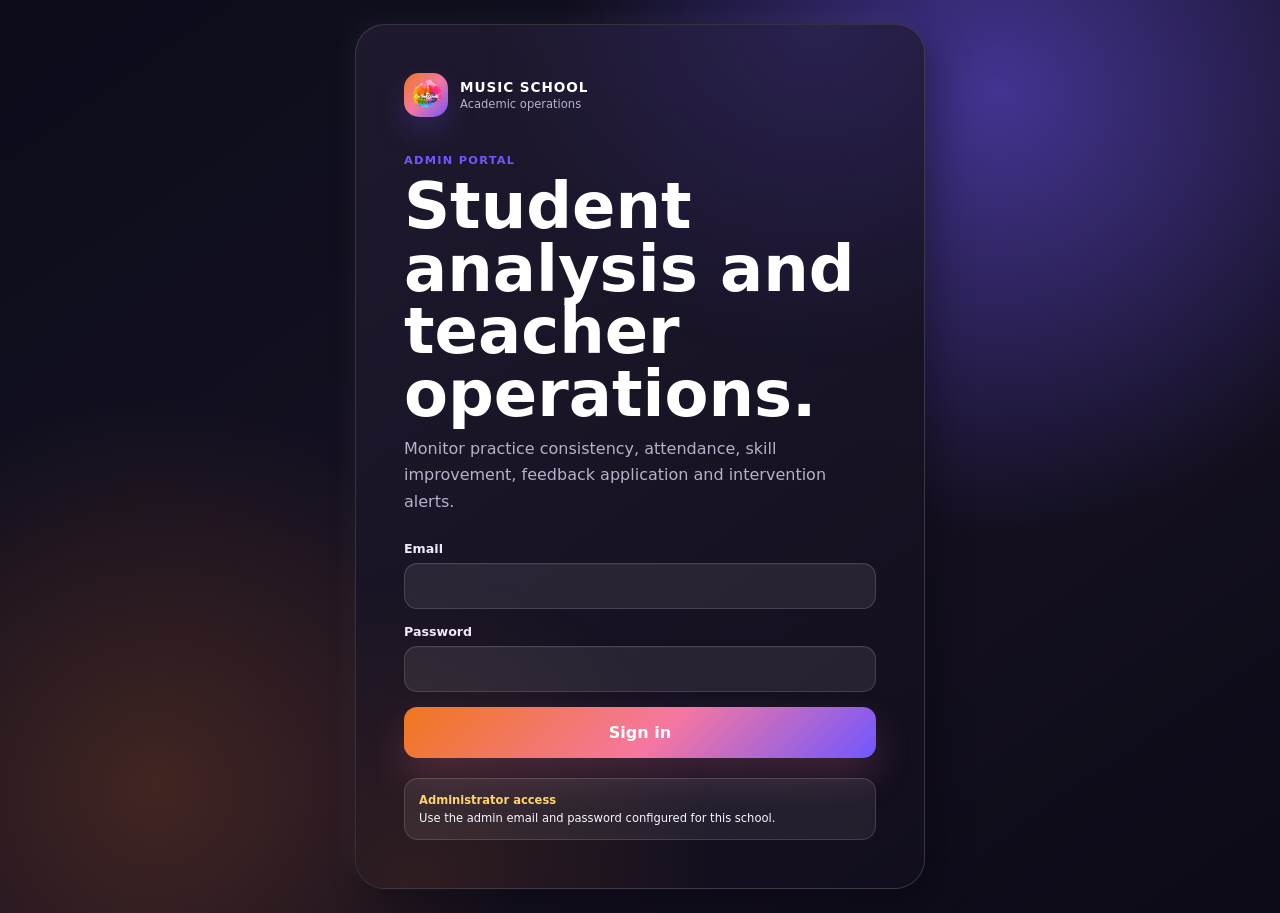
==== commit 5a582634: "Add files via upload" ====
--- a/admin/index.html
+++ b/admin/index.html
@@ -1,695 +1,695 @@
-<!doctype html>
-<html lang="en">
-<head>
-  <meta charset="utf-8">
-  <meta name="viewport" content="width=device-width, initial-scale=1">
-  <meta name="theme-color" content="#111426">
-  <title>OTS Admin | Student Analysis</title>
-  <link rel="icon" type="image/png" sizes="32x32" href="../favicon-32x32.png">
-  <link rel="icon" type="image/png" sizes="16x16" href="../favicon-16x16.png">
-  <link rel="apple-touch-icon" sizes="180x180" href="../apple-touch-icon.png">
-  <link rel="manifest" href="../manifest.webmanifest">
-  <link rel="stylesheet" href="admin.css">
-</head>
-<body>
-  <div class="admin-login" id="admin-login">
-    <section class="login-card">
-      <div class="admin-brand">
-        <span class="brand-mark">OTS</span>
-        <span>
-          <strong>MUSIC SCHOOL</strong>
-          <small>Academic operations</small>
-        </span>
-      </div>
-      <div class="login-copy">
-        <p class="eyebrow">ADMIN PORTAL</p>
-        <h1>Student analysis and teacher operations.</h1>
-        <p>Monitor practice consistency, attendance, skill improvement, feedback application and intervention alerts.</p>
-      </div>
-      <form id="login-form" class="admin-form" autocomplete="off">
-        <label>
-          Email
-          <input id="login-email" type="email" autocomplete="off" required>
-        </label>
-        <label>
-          Password
-          <input id="login-password" type="password" autocomplete="new-password" required>
-        </label>
-        <button class="admin-button primary large" type="submit">Sign in</button>
-        <p class="form-error" id="login-error" hidden></p>
-      </form>
-      <div class="demo-credentials">
-        <strong>Administrator access</strong>
-        <span>Use the admin email and password configured for this school.</span>
-      </div>
-    </section>
-  </div>
-
-  <div class="admin-shell" id="admin-shell" hidden>
-    <aside class="admin-sidebar">
-      <div class="admin-brand">
-        <span class="brand-mark">OTS</span>
-        <span>
-          <strong>MUSIC SCHOOL</strong>
-          <small>Academic operations</small>
-        </span>
-      </div>
-
-      <nav class="admin-nav">
-        <button class="admin-nav-item is-active" data-admin-view="dashboard">
-          <span class="nav-symbol">H</span>
-          Dashboard
-        </button>
-        <button class="admin-nav-item" data-admin-view="students">
-          <span class="nav-symbol">S</span>
-          Students
-        </button>
-        <button class="admin-nav-item" data-admin-view="sessions">
-          <span class="nav-symbol">L</span>
-          Sessions
-        </button>
-        <button class="admin-nav-item" data-admin-view="courses">
-          <span class="nav-symbol">C</span>
-          Course plans
-        </button>
-        <button class="admin-nav-item" data-admin-view="staff" id="staff-nav-item" hidden>
-          <span class="nav-symbol">+</span>
-          Staff
-        </button>
-        <button class="admin-nav-item" data-admin-view="reviews">
-          <span class="nav-symbol">R</span>
-          Review queue
-          <span class="nav-count" id="nav-review-count">0</span>
-        </button>
-        <button class="admin-nav-item" data-admin-view="alerts">
-          <span class="nav-symbol">!</span>
-          Alerts
-          <span class="nav-count danger" id="nav-alert-count">0</span>
-        </button>
-        <button class="admin-nav-item" data-admin-view="account">
-          <span class="nav-symbol">A</span>
-          Account
-        </button>
-      </nav>
-
-      <div class="admin-sidebar-footer">
-        <span class="online-dot"></span>
-        <div>
-          <strong>Backend connected</strong>
-          <small id="admin-backend-status">Checking storage status...</small>
-        </div>
-      </div>
-    </aside>
-
-    <div class="admin-main-column">
-      <header class="admin-topbar">
-        <div>
-          <p class="eyebrow" id="admin-date-label">MONDAY, 15 JUNE</p>
-          <h2 id="admin-page-title">Academic overview</h2>
-        </div>
-        <div class="admin-user">
-          <div>
-            <strong id="admin-user-name">OTS Admin</strong>
-            <small id="admin-user-role">Super admin</small>
-          </div>
-          <span class="admin-avatar" id="admin-avatar">OA</span>
-          <button class="logout-button" id="logout-button">Sign out</button>
-        </div>
-      </header>
-
-      <main class="admin-main">
-        <section class="admin-view is-active" id="admin-view-dashboard" data-title="Academic overview">
-          <div class="admin-page-intro">
-            <div>
-              <p class="eyebrow">STUDENT HEALTH</p>
-              <h1>Know who is progressing and who needs help.</h1>
-              <p>Scores combine practice consistency, attendance, skill improvement and application of teacher feedback.</p>
-            </div>
-            <button class="admin-button secondary" id="refresh-dashboard">Refresh data</button>
-          </div>
-
-          <div class="metric-grid">
-            <article class="metric-card">
-              <span class="metric-label">Active students</span>
-              <strong id="metric-active-students">0</strong>
-              <small>Across all 12-week courses</small>
-            </article>
-            <article class="metric-card">
-              <span class="metric-label">Need attention</span>
-              <strong id="metric-attention-students">0</strong>
-              <small>Amber or red status</small>
-            </article>
-            <article class="metric-card">
-              <span class="metric-label">Videos awaiting review</span>
-              <strong id="metric-pending-reviews">0</strong>
-              <small>Oldest reviews appear first</small>
-            </article>
-            <article class="metric-card">
-              <span class="metric-label">Average student score</span>
-              <strong id="metric-average-score">0</strong>
-              <small>Weighted score out of 100</small>
-            </article>
-          </div>
-
-          <div class="overview-grid">
-            <section class="admin-panel">
-              <div class="panel-heading">
-                <div>
-                  <p class="eyebrow">PORTFOLIO STATUS</p>
-                  <h2>Risk distribution</h2>
-                </div>
-              </div>
-              <div class="distribution-list">
-                <div class="distribution-row">
-                  <span class="status-pill green">Green</span>
-                  <div class="distribution-track"><span class="green-fill" id="green-distribution"></span></div>
-                  <strong id="green-count">0</strong>
-                </div>
-                <div class="distribution-row">
-                  <span class="status-pill amber">Amber</span>
-                  <div class="distribution-track"><span class="amber-fill" id="amber-distribution"></span></div>
-                  <strong id="amber-count">0</strong>
-                </div>
-                <div class="distribution-row">
-                  <span class="status-pill red">Red</span>
-                  <div class="distribution-track"><span class="red-fill" id="red-distribution"></span></div>
-                  <strong id="red-count">0</strong>
-                </div>
-              </div>
-              <div class="score-formula">
-                <strong>Weighted student score</strong>
-                <span>Practice 35% / Attendance 25% / Skills 25% / Feedback application 15%</span>
-              </div>
-            </section>
-
-            <section class="admin-panel">
-              <div class="panel-heading">
-                <div>
-                  <p class="eyebrow">OPERATIONS</p>
-                  <h2>Service health</h2>
-                </div>
-              </div>
-              <div class="service-list">
-                <div><span>Open alerts</span><strong id="service-open-alerts">0</strong></div>
-                <div><span>Today's sessions</span><strong id="service-today-sessions">0</strong></div>
-                <div><span>Average review time</span><strong id="service-review-hours">0h</strong></div>
-              </div>
-            </section>
-          </div>
-
-          <section class="admin-panel">
-            <div class="panel-heading">
-              <div>
-                <p class="eyebrow">PRIORITY LIST</p>
-                <h2>Students needing attention</h2>
-              </div>
-              <button class="text-action" data-admin-view="students">View all students</button>
-            </div>
-            <div class="table-wrap">
-              <table class="admin-table">
-                <thead>
-                  <tr>
-                    <th>Student</th>
-                    <th>Course</th>
-                    <th>Teacher</th>
-                    <th>Score</th>
-                    <th>Alerts</th>
-                    <th></th>
-                  </tr>
-                </thead>
-                <tbody id="attention-students-body"></tbody>
-              </table>
-            </div>
-          </section>
-
-          <section class="admin-panel">
-            <div class="panel-heading">
-              <div>
-                <p class="eyebrow">UPCOMING</p>
-                <h2>Live sessions</h2>
-              </div>
-            </div>
-            <div class="upcoming-session-grid" id="upcoming-session-grid"></div>
-          </section>
-        </section>
-
-        <section class="admin-view" id="admin-view-students" data-title="Student analysis">
-          <div class="admin-page-intro compact">
-            <div>
-              <p class="eyebrow">STUDENT 360</p>
-              <h1>Student analysis</h1>
-              <p>Filter the portfolio, compare score components and open a complete student record.</p>
-            </div>
-            <button class="admin-button primary" id="open-create-student">Add student</button>
-          </div>
-
-          <section class="admin-panel filters-panel">
-            <label class="search-field">
-              <span>Search</span>
-              <input id="student-search" type="search" placeholder="Student, teacher or instrument">
-            </label>
-            <label>
-              Status
-              <select id="student-status-filter">
-                <option value="">All statuses</option>
-                <option value="green">Green</option>
-                <option value="amber">Amber</option>
-                <option value="red">Red</option>
-              </select>
-            </label>
-            <button class="admin-button secondary" id="apply-student-filters">Apply filters</button>
-          </section>
-
-          <section class="admin-panel">
-            <div class="table-wrap">
-              <table class="admin-table student-table">
-                <thead>
-                  <tr>
-                    <th>Student</th>
-                    <th>Teacher</th>
-                    <th>Week</th>
-                    <th>Practice</th>
-                    <th>Attendance</th>
-                    <th>Skills</th>
-                    <th>Overall</th>
-                    <th></th>
-                  </tr>
-                </thead>
-                <tbody id="students-table-body"></tbody>
-              </table>
-            </div>
-          </section>
-        </section>
-
-        <section class="admin-view" id="admin-view-student-detail" data-title="Student 360">
-          <div class="admin-page-intro compact">
-            <div>
-              <p class="eyebrow">STUDENT 360</p>
-              <h1>Complete student record</h1>
-              <p>Review scores, alerts, teacher assignment, submissions and session history in one focused page.</p>
-            </div>
-            <button class="admin-button secondary" data-admin-view="students" type="button">Back to students</button>
-          </div>
-          <section class="admin-panel student-detail-page" id="student-page-content">
-            <div class="empty-state">Open a student from the Students table.</div>
-          </section>
-        </section>
-
-        <section class="admin-view" id="admin-view-staff" data-title="Staff access">
-          <div class="admin-page-intro compact">
-            <div>
-              <p class="eyebrow">SUPER ADMIN</p>
-              <h1>Admins and teachers</h1>
-              <p>Create separate staff accounts and control who can access the operations portal.</p>
-            </div>
-            <button class="admin-button primary" id="open-create-staff">Add staff member</button>
-          </div>
-
-          <section class="admin-panel">
-            <div class="table-wrap">
-              <table class="admin-table">
-                <thead>
-                  <tr>
-                    <th>Staff member</th>
-                    <th>Role</th>
-                    <th>Instrument</th>
-                    <th>Students</th>
-                    <th>Status</th>
-                    <th></th>
-                  </tr>
-                </thead>
-                <tbody id="staff-table-body"></tbody>
-              </table>
-            </div>
-          </section>
-        </section>
-
-        <section class="admin-view" id="admin-view-sessions" data-title="Live sessions">
-          <div class="admin-page-intro compact">
-            <div>
-              <p class="eyebrow">LIVE CLASSROOM</p>
-              <h1>Plan and update student sessions</h1>
-              <p>Admins can manage all sessions. Teachers can manage sessions for students assigned to them.</p>
-            </div>
-            <button class="admin-button primary" id="open-create-session">Add session</button>
-          </div>
-
-          <section class="admin-panel">
-            <div class="table-wrap">
-              <table class="admin-table">
-                <thead>
-                  <tr>
-                    <th>Student</th>
-                    <th>Teacher</th>
-                    <th>Topic</th>
-                    <th>Date and time</th>
-                    <th>Status</th>
-                    <th></th>
-                  </tr>
-                </thead>
-                <tbody id="sessions-table-body"></tbody>
-              </table>
-            </div>
-          </section>
-        </section>
-
-        <section class="admin-view" id="admin-view-courses" data-title="Student course plans">
-          <div class="admin-page-intro compact">
-            <div>
-              <p class="eyebrow">PERSONALISED LEARNING</p>
-              <h1>Course and practice plan</h1>
-              <p>Choose a student, then set their course length, weekly goal, target practice pods and student notes.</p>
-            </div>
-          </div>
-
-          <section class="admin-panel course-plan-panel">
-            <label class="course-student-picker">
-              Student
-              <select id="course-student-select"></select>
-            </label>
-            <form id="course-plan-form" class="course-plan-form">
-              <div class="student-create-grid">
-                <label>
-                  Course title
-                  <input id="course-title" required>
-                </label>
-                <label>
-                  Number of weeks
-                  <input id="course-total-weeks" type="number" min="1" max="24" required>
-                </label>
-                <label>
-                  Minimum practice minutes
-                  <input id="course-practice-minutes" type="number" min="1" max="60" required>
-                </label>
-                <div class="course-requirements">
-                  <label class="checkbox-row">
-                    <input id="course-morning-required" type="checkbox">
-                    <span>Morning practice required</span>
-                  </label>
-                  <label class="checkbox-row">
-                    <input id="course-evening-required" type="checkbox">
-                    <span>Evening practice required</span>
-                  </label>
-                </div>
-              </div>
-              <div class="panel-heading">
-                <div>
-                  <p class="eyebrow">WEEKLY STRUCTURE</p>
-                  <h2>Student-specific course weeks</h2>
-                </div>
-              </div>
-              <div class="course-week-editor" id="course-week-editor"></div>
-              <p class="form-error" id="course-plan-error" hidden></p>
-              <button class="admin-button primary large" type="submit">Save student course plan</button>
-            </form>
-          </section>
-        </section>
-
-        <section class="admin-view" id="admin-view-reviews" data-title="Teacher review queue">
-          <div class="admin-page-intro compact">
-            <div>
-              <p class="eyebrow">TEACHER WORKFLOW</p>
-              <h1>Practice review queue</h1>
-              <p>Review the oldest submissions first, score skills and define the student's next practice focus.</p>
-            </div>
-            <span class="queue-sla">Target: within 12 hours</span>
-          </div>
-          <div class="review-queue" id="review-queue"></div>
-        </section>
-
-        <section class="admin-view" id="admin-view-review-detail" data-title="Practice review">
-          <div class="admin-page-intro compact">
-            <div>
-              <p class="eyebrow">PRACTICE REVIEW</p>
-              <h1 id="review-modal-title">Review submission</h1>
-              <p id="review-modal-subtitle">Choose a submission from the review queue.</p>
-            </div>
-            <button class="admin-button secondary" data-admin-view="reviews" type="button">Back to review queue</button>
-          </div>
-
-          <form class="admin-panel review-form review-page-form" id="review-form">
-            <input id="review-submission-id" type="hidden">
-
-            <div class="review-video-placeholder">
-              <video id="review-video-player" controls playsinline hidden></video>
-              <iframe
-                id="review-video-frame"
-                class="review-video-frame"
-                title="Practice video preview"
-                allow="autoplay; fullscreen"
-                allowfullscreen
-                hidden
-              ></iframe>
-              <span>Play</span>
-              <div>
-                <strong id="review-file-name">practice-video.mp4</strong>
-                <small id="review-video-message">Loading private practice video...</small>
-              </div>
-            </div>
-
-            <div class="review-text-grid">
-              <label>
-                Positive observation
-                <textarea id="review-positive" rows="3" required>Good focused practice and improved control.</textarea>
-              </label>
-              <label>
-                Main correction
-                <textarea id="review-correction" rows="3" required>Slow the difficult transition and remove unnecessary tension.</textarea>
-              </label>
-            </div>
-
-            <label>
-              Next practice focus
-              <textarea id="review-next-focus" rows="2" required>Repeat the assigned exercise three times before the next upload.</textarea>
-            </label>
-
-            <div class="skill-rating-grid" id="skill-rating-grid">
-              <label>Rhythm <input type="range" min="1" max="5" value="3" data-rating="rhythm"><output>3</output></label>
-              <label>Accuracy <input type="range" min="1" max="5" value="3" data-rating="accuracy"><output>3</output></label>
-              <label>Technique <input type="range" min="1" max="5" value="3" data-rating="technique"><output>3</output></label>
-              <label>Posture <input type="range" min="1" max="5" value="3" data-rating="posture"><output>3</output></label>
-              <label>Musicality <input type="range" min="1" max="5" value="3" data-rating="musicality"><output>3</output></label>
-              <label>Confidence <input type="range" min="1" max="5" value="3" data-rating="confidence"><output>3</output></label>
-              <label>Feedback applied <input type="range" min="1" max="5" value="3" data-rating="feedback_application"><output>3</output></label>
-            </div>
-
-            <label class="checkbox-row">
-              <input id="review-help-call" type="checkbox">
-              <span>Recommend an extra teacher help call</span>
-            </label>
-
-            <button class="admin-button primary large" type="submit">Submit review and update student score</button>
-          </form>
-        </section>
-
-        <section class="admin-view" id="admin-view-alerts" data-title="Student alerts">
-          <div class="admin-page-intro compact">
-            <div>
-              <p class="eyebrow">INTERVENTIONS</p>
-              <h1>Student alerts</h1>
-              <p>Resolve operational alerts or open the student record for academic intervention.</p>
-            </div>
-          </div>
-          <div class="alert-list" id="alert-list"></div>
-        </section>
-
-        <section class="admin-view" id="admin-view-account" data-title="Account security">
-          <div class="admin-page-intro compact">
-            <div>
-              <p class="eyebrow">SECURITY</p>
-              <h1>Change your password</h1>
-              <p>Update the password for the staff account currently signed in.</p>
-            </div>
-          </div>
-          <section class="admin-panel account-panel">
-            <form id="change-password-form" class="stack-form">
-              <label>
-                Current password
-                <input id="current-password" type="password" autocomplete="current-password" required>
-              </label>
-              <label>
-                New password
-                <input id="new-password" type="password" minlength="8" autocomplete="new-password" required>
-              </label>
-              <label>
-                Confirm new password
-                <input id="confirm-new-password" type="password" minlength="8" autocomplete="new-password" required>
-              </label>
-              <p class="form-error" id="change-password-error" hidden></p>
-              <button class="admin-button primary large" type="submit">Change password</button>
-            </form>
-          </section>
-        </section>
-      </main>
-    </div>
-  </div>
-
-  <dialog class="admin-modal" id="create-staff-modal">
-    <form class="modal-surface" id="create-staff-form">
-      <button class="modal-close" type="button" data-close-modal="create-staff-modal" aria-label="Close">X</button>
-      <p class="eyebrow">STAFF ACCESS</p>
-      <h2>Add an admin or teacher</h2>
-      <p class="modal-subtitle">Each staff member receives a separate email and password. Only Super Admin can manage these accounts.</p>
-
-      <div class="student-create-grid">
-        <label>
-          Full name
-          <input id="create-staff-name" required>
-        </label>
-        <label>
-          Email
-          <input id="create-staff-email" type="email" required>
-        </label>
-        <label>
-          Role
-          <select id="create-staff-role" required>
-            <option value="teacher">Teacher</option>
-            <option value="academic_head">Academic head</option>
-            <option value="operations">Operations admin</option>
-            <option value="super_admin">Super admin</option>
-          </select>
-        </label>
-        <label id="create-staff-instrument-row">
-          Instrument
-          <select id="create-staff-instrument">
-            <option>Guitar</option>
-            <option>Keyboard</option>
-            <option>Vocals</option>
-            <option>Violin</option>
-            <option>Drums</option>
-          </select>
-        </label>
-        <label class="full-width">
-          Temporary password
-          <input id="create-staff-password" type="password" minlength="8" autocomplete="new-password" required>
-        </label>
-      </div>
-      <p class="form-error" id="create-staff-error" hidden></p>
-      <button class="admin-button primary large" type="submit">Create staff account</button>
-    </form>
-  </dialog>
-
-  <dialog class="admin-modal" id="session-modal">
-    <form class="modal-surface" id="session-form">
-      <button class="modal-close" type="button" data-close-modal="session-modal" aria-label="Close">X</button>
-      <p class="eyebrow">LIVE SESSION</p>
-      <h2 id="session-modal-title">Add a live session</h2>
-      <input id="session-id" type="hidden">
-      <div class="student-create-grid">
-        <label>
-          Student
-          <select id="session-student" required></select>
-        </label>
-        <label>
-          Date and time
-          <input id="session-scheduled-at" type="datetime-local" required>
-        </label>
-        <label class="full-width">
-          Session topic
-          <input id="session-topic" required>
-        </label>
-        <label>
-          Duration in minutes
-          <input id="session-duration" type="number" min="15" max="180" value="45" required>
-        </label>
-        <label>
-          Status
-          <select id="session-status">
-            <option value="scheduled">Scheduled</option>
-            <option value="attended">Attended</option>
-            <option value="missed">Missed</option>
-            <option value="cancelled">Cancelled</option>
-          </select>
-        </label>
-        <label class="full-width">
-          Classroom room name
-          <input id="session-room" placeholder="Created automatically when left blank">
-        </label>
-        <label class="full-width">
-          Teacher notes
-          <textarea id="session-notes" rows="3"></textarea>
-        </label>
-      </div>
-      <p class="form-error" id="session-error" hidden></p>
-      <button class="admin-button primary large" type="submit">Save session</button>
-    </form>
-  </dialog>
-
-  <dialog class="admin-modal" id="reset-password-modal">
-    <form class="modal-surface" id="reset-password-form">
-      <button class="modal-close" type="button" data-close-modal="reset-password-modal" aria-label="Close">X</button>
-      <p class="eyebrow">SUPER ADMIN</p>
-      <h2>Reset staff password</h2>
-      <p class="modal-subtitle" id="reset-password-member"></p>
-      <input id="reset-password-staff-id" type="hidden">
-      <label>
-        New temporary password
-        <input id="reset-staff-password" type="password" minlength="8" autocomplete="new-password" required>
-      </label>
-      <p class="form-error" id="reset-password-error" hidden></p>
-      <button class="admin-button primary large" type="submit">Reset password</button>
-    </form>
-  </dialog>
-
-  <dialog class="admin-modal" id="create-student-modal">
-    <form class="modal-surface" id="create-student-form">
-      <button class="modal-close" type="button" data-close-modal="create-student-modal" aria-label="Close">X</button>
-      <p class="eyebrow">NEW ENROLLMENT</p>
-      <h2>Add a student account</h2>
-      <p class="modal-subtitle">The learner will use this email address to receive a one-time login code.</p>
-
-      <div class="student-create-grid">
-        <label>
-          Student name
-          <input id="create-student-name" required>
-        </label>
-        <label>
-          Login email
-          <input id="create-student-email" type="email" required>
-        </label>
-        <label>
-          Age group
-          <select id="create-student-age" required>
-            <option value="8-12">8-12</option>
-            <option value="13-17">13-17</option>
-            <option value="18+">18+</option>
-          </select>
-        </label>
-        <label>
-          Instrument
-          <select id="create-student-instrument" required>
-            <option>Guitar</option>
-            <option>Keyboard</option>
-          </select>
-        </label>
-        <label>
-          Assigned teachers
-          <select id="create-student-teacher" multiple size="4" required></select>
-          <small class="field-hint">Choose up to 3 teachers. The first selected teacher becomes primary.</small>
-        </label>
-        <label>
-          Course start
-          <input id="create-student-start" type="date" required>
-        </label>
-        <label class="full-width">
-          Learning goal
-          <input id="create-student-goal" value="Play complete songs confidently" required>
-        </label>
-        <label>
-          Parent name
-          <input id="create-parent-name">
-        </label>
-        <label>
-          Parent email
-          <input id="create-parent-email" type="email">
-        </label>
-      </div>
-      <p class="form-error" id="create-student-error" hidden></p>
-      <button class="admin-button primary large" type="submit">Create student and login account</button>
-    </form>
-  </dialog>
-
-  <div class="admin-toast" id="admin-toast" role="status" aria-live="polite"></div>
-  <script src="admin.js"></script>
-</body>
-</html>
+<!doctype html>
+<html lang="en">
+<head>
+  <meta charset="utf-8">
+  <meta name="viewport" content="width=device-width, initial-scale=1">
+  <meta name="theme-color" content="#111426">
+  <title>OTS Admin | Student Analysis</title>
+  <link rel="icon" type="image/png" sizes="32x32" href="../favicon-32x32.png">
+  <link rel="icon" type="image/png" sizes="16x16" href="../favicon-16x16.png">
+  <link rel="apple-touch-icon" sizes="180x180" href="../apple-touch-icon.png">
+  <link rel="manifest" href="../manifest.webmanifest">
+  <link rel="stylesheet" href="admin.css">
+</head>
+<body>
+  <div class="admin-login" id="admin-login">
+    <section class="login-card">
+      <div class="admin-brand">
+        <span class="brand-mark"><img src="../brand-logo-transparent.png" alt="On The Streets"></span>
+        <span>
+          <strong>MUSIC SCHOOL</strong>
+          <small>Academic operations</small>
+        </span>
+      </div>
+      <div class="login-copy">
+        <p class="eyebrow">ADMIN PORTAL</p>
+        <h1>Student analysis and teacher operations.</h1>
+        <p>Monitor practice consistency, attendance, skill improvement, feedback application and intervention alerts.</p>
+      </div>
+      <form id="login-form" class="admin-form" autocomplete="off">
+        <label>
+          Email
+          <input id="login-email" type="email" autocomplete="off" required>
+        </label>
+        <label>
+          Password
+          <input id="login-password" type="password" autocomplete="new-password" required>
+        </label>
+        <button class="admin-button primary large" type="submit">Sign in</button>
+        <p class="form-error" id="login-error" hidden></p>
+      </form>
+      <div class="demo-credentials">
+        <strong>Administrator access</strong>
+        <span>Use the admin email and password configured for this school.</span>
+      </div>
+    </section>
+  </div>
+
+  <div class="admin-shell" id="admin-shell" hidden>
+    <aside class="admin-sidebar">
+      <div class="admin-brand">
+        <span class="brand-mark"><img src="../brand-logo-transparent.png" alt="On The Streets"></span>
+        <span>
+          <strong>MUSIC SCHOOL</strong>
+          <small>Academic operations</small>
+        </span>
+      </div>
+
+      <nav class="admin-nav">
+        <button class="admin-nav-item is-active" data-admin-view="dashboard">
+          <span class="nav-symbol">H</span>
+          Dashboard
+        </button>
+        <button class="admin-nav-item" data-admin-view="students">
+          <span class="nav-symbol">S</span>
+          Students
+        </button>
+        <button class="admin-nav-item" data-admin-view="sessions">
+          <span class="nav-symbol">L</span>
+          Sessions
+        </button>
+        <button class="admin-nav-item" data-admin-view="courses">
+          <span class="nav-symbol">C</span>
+          Course plans
+        </button>
+        <button class="admin-nav-item" data-admin-view="staff" id="staff-nav-item" hidden>
+          <span class="nav-symbol">+</span>
+          Staff
+        </button>
+        <button class="admin-nav-item" data-admin-view="reviews">
+          <span class="nav-symbol">R</span>
+          Review queue
+          <span class="nav-count" id="nav-review-count">0</span>
+        </button>
+        <button class="admin-nav-item" data-admin-view="alerts">
+          <span class="nav-symbol">!</span>
+          Alerts
+          <span class="nav-count danger" id="nav-alert-count">0</span>
+        </button>
+        <button class="admin-nav-item" data-admin-view="account">
+          <span class="nav-symbol">A</span>
+          Account
+        </button>
+      </nav>
+
+      <div class="admin-sidebar-footer">
+        <span class="online-dot"></span>
+        <div>
+          <strong>Backend connected</strong>
+          <small id="admin-backend-status">Checking storage status...</small>
+        </div>
+      </div>
+    </aside>
+
+    <div class="admin-main-column">
+      <header class="admin-topbar">
+        <div>
+          <p class="eyebrow" id="admin-date-label">MONDAY, 15 JUNE</p>
+          <h2 id="admin-page-title">Academic overview</h2>
+        </div>
+        <div class="admin-user">
+          <div>
+            <strong id="admin-user-name">OTS Admin</strong>
+            <small id="admin-user-role">Super admin</small>
+          </div>
+          <span class="admin-avatar" id="admin-avatar">OA</span>
+          <button class="logout-button" id="logout-button">Sign out</button>
+        </div>
+      </header>
+
+      <main class="admin-main">
+        <section class="admin-view is-active" id="admin-view-dashboard" data-title="Academic overview">
+          <div class="admin-page-intro">
+            <div>
+              <p class="eyebrow">STUDENT HEALTH</p>
+              <h1>Know who is progressing and who needs help.</h1>
+              <p>Scores combine practice consistency, attendance, skill improvement and application of teacher feedback.</p>
+            </div>
+            <button class="admin-button secondary" id="refresh-dashboard">Refresh data</button>
+          </div>
+
+          <div class="metric-grid">
+            <article class="metric-card">
+              <span class="metric-label">Active students</span>
+              <strong id="metric-active-students">0</strong>
+              <small>Across all 12-week courses</small>
+            </article>
+            <article class="metric-card">
+              <span class="metric-label">Need attention</span>
+              <strong id="metric-attention-students">0</strong>
+              <small>Amber or red status</small>
+            </article>
+            <article class="metric-card">
+              <span class="metric-label">Videos awaiting review</span>
+              <strong id="metric-pending-reviews">0</strong>
+              <small>Oldest reviews appear first</small>
+            </article>
+            <article class="metric-card">
+              <span class="metric-label">Average student score</span>
+              <strong id="metric-average-score">0</strong>
+              <small>Weighted score out of 100</small>
+            </article>
+          </div>
+
+          <div class="overview-grid">
+            <section class="admin-panel">
+              <div class="panel-heading">
+                <div>
+                  <p class="eyebrow">PORTFOLIO STATUS</p>
+                  <h2>Risk distribution</h2>
+                </div>
+              </div>
+              <div class="distribution-list">
+                <div class="distribution-row">
+                  <span class="status-pill green">Green</span>
+                  <div class="distribution-track"><span class="green-fill" id="green-distribution"></span></div>
+                  <strong id="green-count">0</strong>
+                </div>
+                <div class="distribution-row">
+                  <span class="status-pill amber">Amber</span>
+                  <div class="distribution-track"><span class="amber-fill" id="amber-distribution"></span></div>
+                  <strong id="amber-count">0</strong>
+                </div>
+                <div class="distribution-row">
+                  <span class="status-pill red">Red</span>
+                  <div class="distribution-track"><span class="red-fill" id="red-distribution"></span></div>
+                  <strong id="red-count">0</strong>
+                </div>
+              </div>
+              <div class="score-formula">
+                <strong>Weighted student score</strong>
+                <span>Practice 35% / Attendance 25% / Skills 25% / Feedback application 15%</span>
+              </div>
+            </section>
+
+            <section class="admin-panel">
+              <div class="panel-heading">
+                <div>
+                  <p class="eyebrow">OPERATIONS</p>
+                  <h2>Service health</h2>
+                </div>
+              </div>
+              <div class="service-list">
+                <div><span>Open alerts</span><strong id="service-open-alerts">0</strong></div>
+                <div><span>Today's sessions</span><strong id="service-today-sessions">0</strong></div>
+                <div><span>Average review time</span><strong id="service-review-hours">0h</strong></div>
+              </div>
+            </section>
+          </div>
+
+          <section class="admin-panel">
+            <div class="panel-heading">
+              <div>
+                <p class="eyebrow">PRIORITY LIST</p>
+                <h2>Students needing attention</h2>
+              </div>
+              <button class="text-action" data-admin-view="students">View all students</button>
+            </div>
+            <div class="table-wrap">
+              <table class="admin-table">
+                <thead>
+                  <tr>
+                    <th>Student</th>
+                    <th>Course</th>
+                    <th>Teacher</th>
+                    <th>Score</th>
+                    <th>Alerts</th>
+                    <th></th>
+                  </tr>
+                </thead>
+                <tbody id="attention-students-body"></tbody>
+              </table>
+            </div>
+          </section>
+
+          <section class="admin-panel">
+            <div class="panel-heading">
+              <div>
+                <p class="eyebrow">UPCOMING</p>
+                <h2>Live sessions</h2>
+              </div>
+            </div>
+            <div class="upcoming-session-grid" id="upcoming-session-grid"></div>
+          </section>
+        </section>
+
+        <section class="admin-view" id="admin-view-students" data-title="Student analysis">
+          <div class="admin-page-intro compact">
+            <div>
+              <p class="eyebrow">STUDENT 360</p>
+              <h1>Student analysis</h1>
+              <p>Filter the portfolio, compare score components and open a complete student record.</p>
+            </div>
+            <button class="admin-button primary" id="open-create-student">Add student</button>
+          </div>
+
+          <section class="admin-panel filters-panel">
+            <label class="search-field">
+              <span>Search</span>
+              <input id="student-search" type="search" placeholder="Student, teacher or instrument">
+            </label>
+            <label>
+              Status
+              <select id="student-status-filter">
+                <option value="">All statuses</option>
+                <option value="green">Green</option>
+                <option value="amber">Amber</option>
+                <option value="red">Red</option>
+              </select>
+            </label>
+            <button class="admin-button secondary" id="apply-student-filters">Apply filters</button>
+          </section>
+
+          <section class="admin-panel">
+            <div class="table-wrap">
+              <table class="admin-table student-table">
+                <thead>
+                  <tr>
+                    <th>Student</th>
+                    <th>Teacher</th>
+                    <th>Week</th>
+                    <th>Practice</th>
+                    <th>Attendance</th>
+                    <th>Skills</th>
+                    <th>Overall</th>
+                    <th></th>
+                  </tr>
+                </thead>
+                <tbody id="students-table-body"></tbody>
+              </table>
+            </div>
+          </section>
+        </section>
+
+        <section class="admin-view" id="admin-view-student-detail" data-title="Student 360">
+          <div class="admin-page-intro compact">
+            <div>
+              <p class="eyebrow">STUDENT 360</p>
+              <h1>Complete student record</h1>
+              <p>Review scores, alerts, teacher assignment, submissions and session history in one focused page.</p>
+            </div>
+            <button class="admin-button secondary" data-admin-view="students" type="button">Back to students</button>
+          </div>
+          <section class="admin-panel student-detail-page" id="student-page-content">
+            <div class="empty-state">Open a student from the Students table.</div>
+          </section>
+        </section>
+
+        <section class="admin-view" id="admin-view-staff" data-title="Staff access">
+          <div class="admin-page-intro compact">
+            <div>
+              <p class="eyebrow">SUPER ADMIN</p>
+              <h1>Admins and teachers</h1>
+              <p>Create separate staff accounts and control who can access the operations portal.</p>
+            </div>
+            <button class="admin-button primary" id="open-create-staff">Add staff member</button>
+          </div>
+
+          <section class="admin-panel">
+            <div class="table-wrap">
+              <table class="admin-table">
+                <thead>
+                  <tr>
+                    <th>Staff member</th>
+                    <th>Role</th>
+                    <th>Instrument</th>
+                    <th>Students</th>
+                    <th>Status</th>
+                    <th></th>
+                  </tr>
+                </thead>
+                <tbody id="staff-table-body"></tbody>
+              </table>
+            </div>
+          </section>
+        </section>
+
+        <section class="admin-view" id="admin-view-sessions" data-title="Live sessions">
+          <div class="admin-page-intro compact">
+            <div>
+              <p class="eyebrow">LIVE CLASSROOM</p>
+              <h1>Plan and update student sessions</h1>
+              <p>Admins can manage all sessions. Teachers can manage sessions for students assigned to them.</p>
+            </div>
+            <button class="admin-button primary" id="open-create-session">Add session</button>
+          </div>
+
+          <section class="admin-panel">
+            <div class="table-wrap">
+              <table class="admin-table">
+                <thead>
+                  <tr>
+                    <th>Student</th>
+                    <th>Teacher</th>
+                    <th>Topic</th>
+                    <th>Date and time</th>
+                    <th>Status</th>
+                    <th></th>
+                  </tr>
+                </thead>
+                <tbody id="sessions-table-body"></tbody>
+              </table>
+            </div>
+          </section>
+        </section>
+
+        <section class="admin-view" id="admin-view-courses" data-title="Student course plans">
+          <div class="admin-page-intro compact">
+            <div>
+              <p class="eyebrow">PERSONALISED LEARNING</p>
+              <h1>Course and practice plan</h1>
+              <p>Choose a student, then set their course length, weekly goal, target practice pods and student notes.</p>
+            </div>
+          </div>
+
+          <section class="admin-panel course-plan-panel">
+            <label class="course-student-picker">
+              Student
+              <select id="course-student-select"></select>
+            </label>
+            <form id="course-plan-form" class="course-plan-form">
+              <div class="student-create-grid">
+                <label>
+                  Course title
+                  <input id="course-title" required>
+                </label>
+                <label>
+                  Number of weeks
+                  <input id="course-total-weeks" type="number" min="1" max="24" required>
+                </label>
+                <label>
+                  Minimum practice minutes
+                  <input id="course-practice-minutes" type="number" min="1" max="60" required>
+                </label>
+                <div class="course-requirements">
+                  <label class="checkbox-row">
+                    <input id="course-morning-required" type="checkbox">
+                    <span>Morning practice required</span>
+                  </label>
+                  <label class="checkbox-row">
+                    <input id="course-evening-required" type="checkbox">
+                    <span>Evening practice required</span>
+                  </label>
+                </div>
+              </div>
+              <div class="panel-heading">
+                <div>
+                  <p class="eyebrow">WEEKLY STRUCTURE</p>
+                  <h2>Student-specific course weeks</h2>
+                </div>
+              </div>
+              <div class="course-week-editor" id="course-week-editor"></div>
+              <p class="form-error" id="course-plan-error" hidden></p>
+              <button class="admin-button primary large" type="submit">Save student course plan</button>
+            </form>
+          </section>
+        </section>
+
+        <section class="admin-view" id="admin-view-reviews" data-title="Teacher review queue">
+          <div class="admin-page-intro compact">
+            <div>
+              <p class="eyebrow">TEACHER WORKFLOW</p>
+              <h1>Practice review queue</h1>
+              <p>Review the oldest submissions first, score skills and define the student's next practice focus.</p>
+            </div>
+            <span class="queue-sla">Target: within 12 hours</span>
+          </div>
+          <div class="review-queue" id="review-queue"></div>
+        </section>
+
+        <section class="admin-view" id="admin-view-review-detail" data-title="Practice review">
+          <div class="admin-page-intro compact">
+            <div>
+              <p class="eyebrow">PRACTICE REVIEW</p>
+              <h1 id="review-modal-title">Review submission</h1>
+              <p id="review-modal-subtitle">Choose a submission from the review queue.</p>
+            </div>
+            <button class="admin-button secondary" data-admin-view="reviews" type="button">Back to review queue</button>
+          </div>
+
+          <form class="admin-panel review-form review-page-form" id="review-form">
+            <input id="review-submission-id" type="hidden">
+
+            <div class="review-video-placeholder">
+              <video id="review-video-player" controls playsinline hidden></video>
+              <iframe
+                id="review-video-frame"
+                class="review-video-frame"
+                title="Practice video preview"
+                allow="autoplay; fullscreen"
+                allowfullscreen
+                hidden
+              ></iframe>
+              <span>Play</span>
+              <div>
+                <strong id="review-file-name">practice-video.mp4</strong>
+                <small id="review-video-message">Loading private practice video...</small>
+              </div>
+            </div>
+
+            <div class="review-text-grid">
+              <label>
+                Positive observation
+                <textarea id="review-positive" rows="3" required>Good focused practice and improved control.</textarea>
+              </label>
+              <label>
+                Main correction
+                <textarea id="review-correction" rows="3" required>Slow the difficult transition and remove unnecessary tension.</textarea>
+              </label>
+            </div>
+
+            <label>
+              Next practice focus
+              <textarea id="review-next-focus" rows="2" required>Repeat the assigned exercise three times before the next upload.</textarea>
+            </label>
+
+            <div class="skill-rating-grid" id="skill-rating-grid">
+              <label>Rhythm <input type="range" min="1" max="5" value="3" data-rating="rhythm"><output>3</output></label>
+              <label>Accuracy <input type="range" min="1" max="5" value="3" data-rating="accuracy"><output>3</output></label>
+              <label>Technique <input type="range" min="1" max="5" value="3" data-rating="technique"><output>3</output></label>
+              <label>Posture <input type="range" min="1" max="5" value="3" data-rating="posture"><output>3</output></label>
+              <label>Musicality <input type="range" min="1" max="5" value="3" data-rating="musicality"><output>3</output></label>
+              <label>Confidence <input type="range" min="1" max="5" value="3" data-rating="confidence"><output>3</output></label>
+              <label>Feedback applied <input type="range" min="1" max="5" value="3" data-rating="feedback_application"><output>3</output></label>
+            </div>
+
+            <label class="checkbox-row">
+              <input id="review-help-call" type="checkbox">
+              <span>Recommend an extra teacher help call</span>
+            </label>
+
+            <button class="admin-button primary large" type="submit">Submit review and update student score</button>
+          </form>
+        </section>
+
+        <section class="admin-view" id="admin-view-alerts" data-title="Student alerts">
+          <div class="admin-page-intro compact">
+            <div>
+              <p class="eyebrow">INTERVENTIONS</p>
+              <h1>Student alerts</h1>
+              <p>Resolve operational alerts or open the student record for academic intervention.</p>
+            </div>
+          </div>
+          <div class="alert-list" id="alert-list"></div>
+        </section>
+
+        <section class="admin-view" id="admin-view-account" data-title="Account security">
+          <div class="admin-page-intro compact">
+            <div>
+              <p class="eyebrow">SECURITY</p>
+              <h1>Change your password</h1>
+              <p>Update the password for the staff account currently signed in.</p>
+            </div>
+          </div>
+          <section class="admin-panel account-panel">
+            <form id="change-password-form" class="stack-form">
+              <label>
+                Current password
+                <input id="current-password" type="password" autocomplete="current-password" required>
+              </label>
+              <label>
+                New password
+                <input id="new-password" type="password" minlength="8" autocomplete="new-password" required>
+              </label>
+              <label>
+                Confirm new password
+                <input id="confirm-new-password" type="password" minlength="8" autocomplete="new-password" required>
+              </label>
+              <p class="form-error" id="change-password-error" hidden></p>
+              <button class="admin-button primary large" type="submit">Change password</button>
+            </form>
+          </section>
+        </section>
+      </main>
+    </div>
+  </div>
+
+  <dialog class="admin-modal" id="create-staff-modal">
+    <form class="modal-surface" id="create-staff-form">
+      <button class="modal-close" type="button" data-close-modal="create-staff-modal" aria-label="Close">X</button>
+      <p class="eyebrow">STAFF ACCESS</p>
+      <h2>Add an admin or teacher</h2>
+      <p class="modal-subtitle">Each staff member receives a separate email and password. Only Super Admin can manage these accounts.</p>
+
+      <div class="student-create-grid">
+        <label>
+          Full name
+          <input id="create-staff-name" required>
+        </label>
+        <label>
+          Email
+          <input id="create-staff-email" type="email" required>
+        </label>
+        <label>
+          Role
+          <select id="create-staff-role" required>
+            <option value="teacher">Teacher</option>
+            <option value="academic_head">Academic head</option>
+            <option value="operations">Operations admin</option>
+            <option value="super_admin">Super admin</option>
+          </select>
+        </label>
+        <label id="create-staff-instrument-row">
+          Instrument
+          <select id="create-staff-instrument">
+            <option>Guitar</option>
+            <option>Keyboard</option>
+            <option>Vocals</option>
+            <option>Violin</option>
+            <option>Drums</option>
+          </select>
+        </label>
+        <label class="full-width">
+          Temporary password
+          <input id="create-staff-password" type="password" minlength="8" autocomplete="new-password" required>
+        </label>
+      </div>
+      <p class="form-error" id="create-staff-error" hidden></p>
+      <button class="admin-button primary large" type="submit">Create staff account</button>
+    </form>
+  </dialog>
+
+  <dialog class="admin-modal" id="session-modal">
+    <form class="modal-surface" id="session-form">
+      <button class="modal-close" type="button" data-close-modal="session-modal" aria-label="Close">X</button>
+      <p class="eyebrow">LIVE SESSION</p>
+      <h2 id="session-modal-title">Add a live session</h2>
+      <input id="session-id" type="hidden">
+      <div class="student-create-grid">
+        <label>
+          Student
+          <select id="session-student" required></select>
+        </label>
+        <label>
+          Date and time
+          <input id="session-scheduled-at" type="datetime-local" required>
+        </label>
+        <label class="full-width">
+          Session topic
+          <input id="session-topic" required>
+        </label>
+        <label>
+          Duration in minutes
+          <input id="session-duration" type="number" min="15" max="180" value="45" required>
+        </label>
+        <label>
+          Status
+          <select id="session-status">
+            <option value="scheduled">Scheduled</option>
+            <option value="attended">Attended</option>
+            <option value="missed">Missed</option>
+            <option value="cancelled">Cancelled</option>
+          </select>
+        </label>
+        <label class="full-width">
+          Classroom room name
+          <input id="session-room" placeholder="Created automatically when left blank">
+        </label>
+        <label class="full-width">
+          Teacher notes
+          <textarea id="session-notes" rows="3"></textarea>
+        </label>
+      </div>
+      <p class="form-error" id="session-error" hidden></p>
+      <button class="admin-button primary large" type="submit">Save session</button>
+    </form>
+  </dialog>
+
+  <dialog class="admin-modal" id="reset-password-modal">
+    <form class="modal-surface" id="reset-password-form">
+      <button class="modal-close" type="button" data-close-modal="reset-password-modal" aria-label="Close">X</button>
+      <p class="eyebrow">SUPER ADMIN</p>
+      <h2>Reset staff password</h2>
+      <p class="modal-subtitle" id="reset-password-member"></p>
+      <input id="reset-password-staff-id" type="hidden">
+      <label>
+        New temporary password
+        <input id="reset-staff-password" type="password" minlength="8" autocomplete="new-password" required>
+      </label>
+      <p class="form-error" id="reset-password-error" hidden></p>
+      <button class="admin-button primary large" type="submit">Reset password</button>
+    </form>
+  </dialog>
+
+  <dialog class="admin-modal" id="create-student-modal">
+    <form class="modal-surface" id="create-student-form">
+      <button class="modal-close" type="button" data-close-modal="create-student-modal" aria-label="Close">X</button>
+      <p class="eyebrow">NEW ENROLLMENT</p>
+      <h2>Add a student account</h2>
+      <p class="modal-subtitle">The learner will use this email address to receive a one-time login code.</p>
+
+      <div class="student-create-grid">
+        <label>
+          Student name
+          <input id="create-student-name" required>
+        </label>
+        <label>
+          Login email
+          <input id="create-student-email" type="email" required>
+        </label>
+        <label>
+          Age group
+          <select id="create-student-age" required>
+            <option value="8-12">8-12</option>
+            <option value="13-17">13-17</option>
+            <option value="18+">18+</option>
+          </select>
+        </label>
+        <label>
+          Instrument
+          <select id="create-student-instrument" required>
+            <option>Guitar</option>
+            <option>Keyboard</option>
+          </select>
+        </label>
+        <label>
+          Assigned teachers
+          <select id="create-student-teacher" multiple size="4" required></select>
+          <small class="field-hint">Choose up to 3 teachers. The first selected teacher becomes primary.</small>
+        </label>
+        <label>
+          Course start
+          <input id="create-student-start" type="date" required>
+        </label>
+        <label class="full-width">
+          Learning goal
+          <input id="create-student-goal" value="Play complete songs confidently" required>
+        </label>
+        <label>
+          Parent name
+          <input id="create-parent-name">
+        </label>
+        <label>
+          Parent email
+          <input id="create-parent-email" type="email">
+        </label>
+      </div>
+      <p class="form-error" id="create-student-error" hidden></p>
+      <button class="admin-button primary large" type="submit">Create student and login account</button>
+    </form>
+  </dialog>
+
+  <div class="admin-toast" id="admin-toast" role="status" aria-live="polite"></div>
+  <script src="admin.js"></script>
+</body>
+</html>
--- a/admin/admin.css
+++ b/admin/admin.css
@@ -98,10 +98,15 @@
   height: 44px;
   place-items: center;
   border-radius: 15px;
-  background: var(--purple);
-  color: white;
-  font-size: 0.75rem;
-  font-weight: 900;
+  overflow: hidden;
+  background: #e5f7f8;
+  box-shadow: inset 0 0 0 1px rgba(255, 255, 255, 0.55), 0 14px 30px rgba(112, 87, 255, 0.2);
+}
+
+.brand-mark img {
+  width: 86%;
+  height: 86%;
+  object-fit: contain;
 }
 
 .login-copy {
@@ -301,6 +306,11 @@
   border: 1px solid var(--line);
   border-radius: 17px;
   background: var(--background);
+}
+
+.course-week-card.is-highlighted {
+  border-color: rgba(112, 87, 255, 0.75);
+  box-shadow: 0 0 0 4px rgba(112, 87, 255, 0.14), var(--shadow);
 }
 
 .course-week-card > strong {
@@ -478,10 +488,17 @@
   height: 42px;
   place-items: center;
   border-radius: 50%;
-  background: var(--navy);
+  overflow: hidden;
+  background: #e5f7f8;
   color: white;
   font-size: 0.75rem;
   font-weight: 900;
+}
+
+.admin-avatar img {
+  width: 82%;
+  height: 82%;
+  object-fit: contain;
 }
 
 .logout-button {
@@ -786,6 +803,9 @@
 }
 
 .row-action {
+  display: inline-flex;
+  align-items: center;
+  justify-content: center;
   padding: 7px 10px;
   border: 1px solid var(--line);
   border-radius: 10px;
@@ -794,6 +814,13 @@
   color: var(--navy);
   font-size: 0.72rem;
   font-weight: 800;
+  text-decoration: none;
+}
+
+.session-actions {
+  display: flex;
+  flex-wrap: wrap;
+  gap: 8px;
 }
 
 .row-action.danger,
@@ -1104,6 +1131,52 @@
 
 .detail-block h3 {
   margin: 0 0 15px;
+}
+
+.detail-block-header {
+  display: flex;
+  align-items: flex-start;
+  justify-content: space-between;
+  gap: 16px;
+}
+
+.detail-block-header h3 {
+  margin-bottom: 7px;
+}
+
+.teacher-notes-detail {
+  grid-column: 1 / -1;
+  background:
+    radial-gradient(circle at 95% 10%, rgba(112, 87, 255, 0.14), transparent 32%),
+    var(--surface);
+}
+
+.teacher-notes-preview {
+  display: grid;
+  gap: 8px;
+  margin-top: 16px;
+  padding: 16px;
+  border: 1px solid var(--line);
+  border-radius: 15px;
+  background: var(--purple-pale);
+}
+
+.teacher-notes-preview span {
+  color: var(--purple);
+  font-size: 0.68rem;
+  font-weight: 900;
+  letter-spacing: 0.08em;
+  text-transform: uppercase;
+}
+
+.teacher-notes-preview strong,
+.teacher-notes-preview p {
+  margin: 0;
+}
+
+.teacher-notes-preview p {
+  color: var(--muted);
+  line-height: 1.55;
 }
 
 .skill-list {
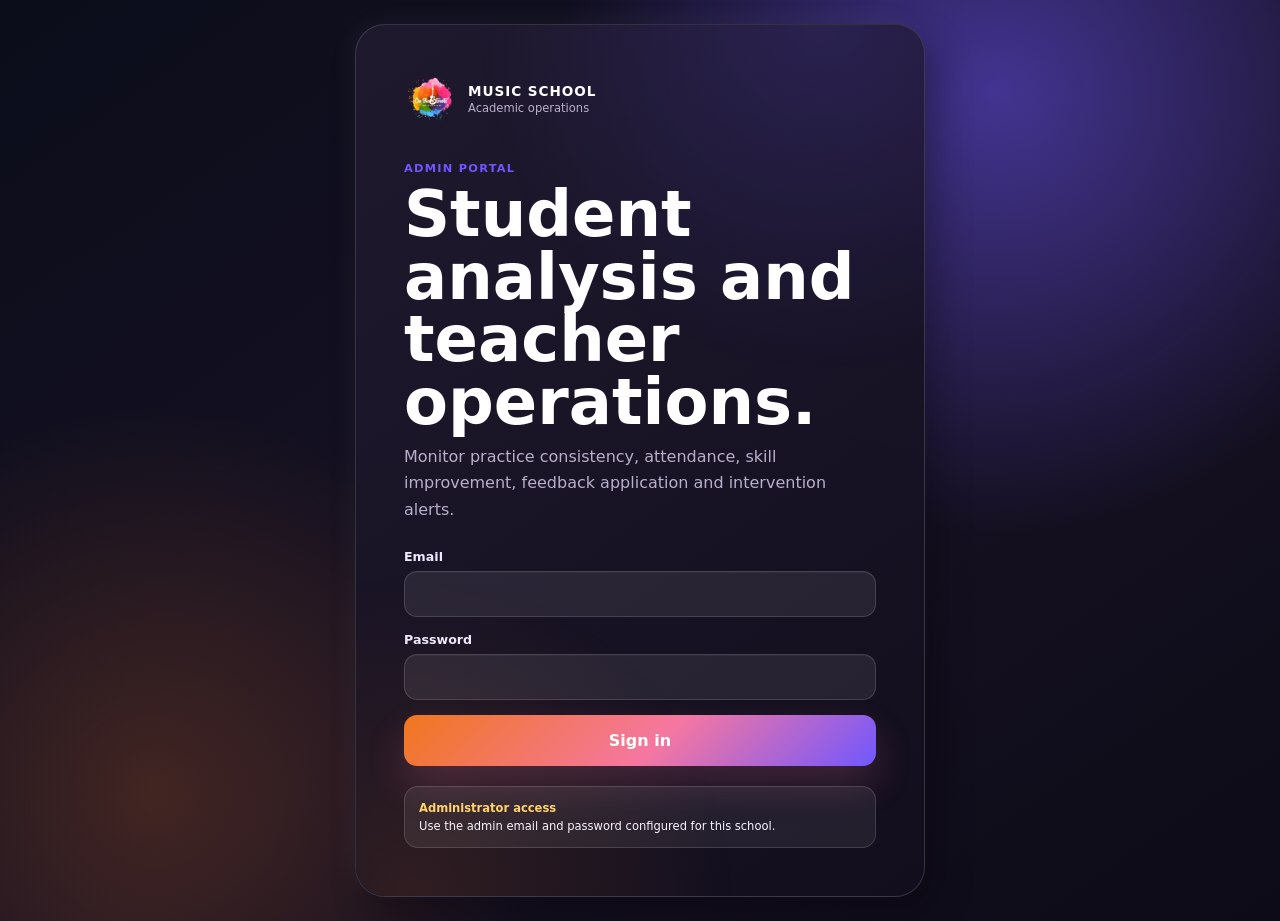
==== commit 18fd119f: "Add files via upload" ====
--- a/admin/index.html
+++ b/admin/index.html
@@ -1,695 +1,700 @@
-<!doctype html>
-<html lang="en">
-<head>
-  <meta charset="utf-8">
-  <meta name="viewport" content="width=device-width, initial-scale=1">
-  <meta name="theme-color" content="#111426">
-  <title>OTS Admin | Student Analysis</title>
-  <link rel="icon" type="image/png" sizes="32x32" href="../favicon-32x32.png">
-  <link rel="icon" type="image/png" sizes="16x16" href="../favicon-16x16.png">
-  <link rel="apple-touch-icon" sizes="180x180" href="../apple-touch-icon.png">
-  <link rel="manifest" href="../manifest.webmanifest">
-  <link rel="stylesheet" href="admin.css">
-</head>
-<body>
-  <div class="admin-login" id="admin-login">
-    <section class="login-card">
-      <div class="admin-brand">
-        <span class="brand-mark"><img src="../brand-logo-transparent.png" alt="On The Streets"></span>
-        <span>
-          <strong>MUSIC SCHOOL</strong>
-          <small>Academic operations</small>
-        </span>
-      </div>
-      <div class="login-copy">
-        <p class="eyebrow">ADMIN PORTAL</p>
-        <h1>Student analysis and teacher operations.</h1>
-        <p>Monitor practice consistency, attendance, skill improvement, feedback application and intervention alerts.</p>
-      </div>
-      <form id="login-form" class="admin-form" autocomplete="off">
-        <label>
-          Email
-          <input id="login-email" type="email" autocomplete="off" required>
-        </label>
-        <label>
-          Password
-          <input id="login-password" type="password" autocomplete="new-password" required>
-        </label>
-        <button class="admin-button primary large" type="submit">Sign in</button>
-        <p class="form-error" id="login-error" hidden></p>
-      </form>
-      <div class="demo-credentials">
-        <strong>Administrator access</strong>
-        <span>Use the admin email and password configured for this school.</span>
-      </div>
-    </section>
-  </div>
+﻿<!doctype html>
+<html lang="en">
+<head>
+  <meta charset="utf-8">
+  <meta name="viewport" content="width=device-width, initial-scale=1">
+  <meta name="theme-color" content="#111426">
+  <title>OTS Admin | Student Analysis</title>
+  <link rel="icon" type="image/png" sizes="48x48" href="../favicon-48x48.png?v=37">
+  <link rel="icon" type="image/png" sizes="32x32" href="../favicon-32x32.png?v=37">
+  <link rel="icon" type="image/png" sizes="16x16" href="../favicon-16x16.png?v=37">
+  <link rel="apple-touch-icon" sizes="180x180" href="../apple-touch-icon.png?v=37">
+  <link rel="manifest" href="../manifest.webmanifest">
+  <link rel="stylesheet" href="admin.css">
+</head>
+<body>
+  <div class="admin-login" id="admin-login">
+    <section class="login-card">
+      <div class="admin-brand">
+        <button class="brand-home-button" id="admin-brand-home" type="button" aria-label="Go to Dashboard">
+          <span class="brand-mark"><img src="../brand-logo-transparent.png" alt="On The Streets"></span>
+        </button>
+        <span>
+          <strong>MUSIC SCHOOL</strong>
+          <small>Academic operations</small>
+        </span>
+      </div>
+      <div class="login-copy">
+        <p class="eyebrow">ADMIN PORTAL</p>
+        <h1>Student analysis and teacher operations.</h1>
+        <p>Monitor practice consistency, attendance, skill improvement, feedback application and intervention alerts.</p>
+      </div>
+      <form id="login-form" class="admin-form" autocomplete="off">
+        <label>
+          Email
+          <input id="login-email" type="email" autocomplete="off" required>
+        </label>
+        <label>
+          Password
+          <input id="login-password" type="password" autocomplete="new-password" required>
+        </label>
+        <button class="admin-button primary large" type="submit">Sign in</button>
+        <p class="form-error" id="login-error" hidden></p>
+      </form>
+      <div class="demo-credentials">
+        <strong>Administrator access</strong>
+        <span>Use the admin email and password configured for this school.</span>
+      </div>
+    </section>
+  </div>
+
+  <div class="admin-shell" id="admin-shell" hidden>
+    <aside class="admin-sidebar">
+      <div class="admin-brand">
+        <span class="brand-mark"><img src="../brand-logo-transparent.png" alt="On The Streets"></span>
+        <span>
+          <strong>MUSIC SCHOOL</strong>
+          <small>Academic operations</small>
+        </span>
+      </div>
+
+      <nav class="admin-nav">
+        <button class="admin-nav-item is-active" data-admin-view="dashboard">
+          <span class="nav-symbol">H</span>
+          Dashboard
+        </button>
+        <button class="admin-nav-item" data-admin-view="students">
+          <span class="nav-symbol">S</span>
+          Students
+        </button>
+        <button class="admin-nav-item" data-admin-view="sessions">
+          <span class="nav-symbol">L</span>
+          Sessions
+        </button>
+        <button class="admin-nav-item" data-admin-view="courses">
+          <span class="nav-symbol">C</span>
+          Course plans
+        </button>
+        <button class="admin-nav-item" data-admin-view="staff" id="staff-nav-item" hidden>
+          <span class="nav-symbol">+</span>
+          Staff
+        </button>
+        <button class="admin-nav-item" data-admin-view="reviews">
+          <span class="nav-symbol">R</span>
+          Review queue
+          <span class="nav-count" id="nav-review-count">0</span>
+        </button>
+        <button class="admin-nav-item" data-admin-view="alerts">
+          <span class="nav-symbol">!</span>
+          Alerts
+          <span class="nav-count danger" id="nav-alert-count">0</span>
+        </button>
+        <button class="admin-nav-item" data-admin-view="account">
+          <span class="nav-symbol">A</span>
+          Account
+        </button>
+      </nav>
+
+      <div class="admin-sidebar-footer">
+        <span class="online-dot"></span>
+        <div>
+          <strong>Backend connected</strong>
+          <small id="admin-backend-status">Checking storage status...</small>
+        </div>
+      </div>
+    </aside>
+
+    <div class="admin-main-column">
+      <header class="admin-topbar">
+        <div>
+          <p class="eyebrow" id="admin-date-label">MONDAY, 15 JUNE</p>
+          <h2 id="admin-page-title">Academic overview</h2>
+        </div>
+        <div class="admin-user">
+          <div>
+            <strong id="admin-user-name">OTS Admin</strong>
+            <small id="admin-user-role">Super admin</small>
+          </div>
+          <button class="admin-avatar" id="admin-avatar" type="button" aria-label="Go to Dashboard">OA</button>
+          <button class="logout-button" id="logout-button">Sign out</button>
+        </div>
+      </header>
+
+      <main class="admin-main">
+        <section class="admin-view is-active" id="admin-view-dashboard" data-title="Academic overview">
+          <div class="admin-page-intro">
+            <div>
+              <p class="eyebrow">STUDENT HEALTH</p>
+              <h1>Know who is progressing and who needs help.</h1>
+              <p>Scores combine practice consistency, attendance, skill improvement and application of teacher feedback.</p>
+            </div>
+            <button class="admin-button secondary" id="refresh-dashboard">Refresh data</button>
+          </div>
+
+          <div class="metric-grid">
+            <article class="metric-card">
+              <span class="metric-label">Active students</span>
+              <strong id="metric-active-students">0</strong>
+              <small>Across all 12-week courses</small>
+            </article>
+            <article class="metric-card">
+              <span class="metric-label">Need attention</span>
+              <strong id="metric-attention-students">0</strong>
+              <small>Amber or red status</small>
+            </article>
+            <article class="metric-card">
+              <span class="metric-label">Videos awaiting review</span>
+              <strong id="metric-pending-reviews">0</strong>
+              <small>Oldest reviews appear first</small>
+            </article>
+            <article class="metric-card">
+              <span class="metric-label">Average student score</span>
+              <strong id="metric-average-score">0</strong>
+              <small>Weighted score out of 100</small>
+            </article>
+          </div>
+
+          <div class="overview-grid">
+            <section class="admin-panel">
+              <div class="panel-heading">
+                <div>
+                  <p class="eyebrow">PORTFOLIO STATUS</p>
+                  <h2>Risk distribution</h2>
+                </div>
+              </div>
+              <div class="distribution-list">
+                <div class="distribution-row">
+                  <span class="status-pill green">Green</span>
+                  <div class="distribution-track"><span class="green-fill" id="green-distribution"></span></div>
+                  <strong id="green-count">0</strong>
+                </div>
+                <div class="distribution-row">
+                  <span class="status-pill amber">Amber</span>
+                  <div class="distribution-track"><span class="amber-fill" id="amber-distribution"></span></div>
+                  <strong id="amber-count">0</strong>
+                </div>
+                <div class="distribution-row">
+                  <span class="status-pill red">Red</span>
+                  <div class="distribution-track"><span class="red-fill" id="red-distribution"></span></div>
+                  <strong id="red-count">0</strong>
+                </div>
+              </div>
+              <div class="score-formula">
+                <strong>Weighted student score</strong>
+                <span>Practice 35% / Attendance 25% / Skills 25% / Feedback application 15%</span>
+              </div>
+            </section>
+
+            <section class="admin-panel">
+              <div class="panel-heading">
+                <div>
+                  <p class="eyebrow">OPERATIONS</p>
+                  <h2>Service health</h2>
+                </div>
+              </div>
+              <div class="service-list">
+                <div><span>Open alerts</span><strong id="service-open-alerts">0</strong></div>
+                <div><span>Today's sessions</span><strong id="service-today-sessions">0</strong></div>
+                <div><span>Average review time</span><strong id="service-review-hours">0h</strong></div>
+              </div>
+            </section>
+          </div>
+
+          <section class="admin-panel">
+            <div class="panel-heading">
+              <div>
+                <p class="eyebrow">PRIORITY LIST</p>
+                <h2>Students needing attention</h2>
+              </div>
+              <button class="text-action" data-admin-view="students">View all students</button>
+            </div>
+            <div class="table-wrap">
+              <table class="admin-table">
+                <thead>
+                  <tr>
+                    <th>Student</th>
+                    <th>Course</th>
+                    <th>Teacher</th>
+                    <th>Score</th>
+                    <th>Alerts</th>
+                    <th></th>
+                  </tr>
+                </thead>
+                <tbody id="attention-students-body"></tbody>
+              </table>
+            </div>
+          </section>
+
+          <section class="admin-panel">
+            <div class="panel-heading">
+              <div>
+                <p class="eyebrow">UPCOMING</p>
+                <h2>Live sessions</h2>
+              </div>
+            </div>
+            <div class="upcoming-session-grid" id="upcoming-session-grid"></div>
+          </section>
+        </section>
+
+        <section class="admin-view" id="admin-view-students" data-title="Student analysis">
+          <div class="admin-page-intro compact">
+            <div>
+              <p class="eyebrow">STUDENT 360</p>
+              <h1>Student analysis</h1>
+              <p>Filter the portfolio, compare score components and open a complete student record.</p>
+            </div>
+            <button class="admin-button primary" id="open-create-student">Add student</button>
+          </div>
+
+          <section class="admin-panel filters-panel">
+            <label class="search-field">
+              <span>Search</span>
+              <input id="student-search" type="search" placeholder="Student, teacher or instrument">
+            </label>
+            <label>
+              Status
+              <select id="student-status-filter">
+                <option value="">All statuses</option>
+                <option value="green">Green</option>
+                <option value="amber">Amber</option>
+                <option value="red">Red</option>
+              </select>
+            </label>
+            <button class="admin-button secondary" id="apply-student-filters">Apply filters</button>
+          </section>
+
+          <section class="admin-panel">
+            <div class="table-wrap">
+              <table class="admin-table student-table">
+                <thead>
+                  <tr>
+                    <th>Student</th>
+                    <th>Teacher</th>
+                    <th>Week</th>
+                    <th>Practice</th>
+                    <th>Attendance</th>
+                    <th>Skills</th>
+                    <th>Overall</th>
+                    <th></th>
+                  </tr>
+                </thead>
+                <tbody id="students-table-body"></tbody>
+              </table>
+            </div>
+          </section>
+        </section>
+
+        <section class="admin-view" id="admin-view-student-detail" data-title="Student 360">
+          <div class="admin-page-intro compact">
+            <div>
+              <p class="eyebrow">STUDENT 360</p>
+              <h1>Complete student record</h1>
+              <p>Review scores, alerts, teacher assignment, submissions and session history in one focused page.</p>
+            </div>
+            <button class="admin-button secondary" data-admin-view="students" type="button">Back to students</button>
+          </div>
+          <section class="admin-panel student-detail-page" id="student-page-content">
+            <div class="empty-state">Open a student from the Students table.</div>
+          </section>
+        </section>
+
+        <section class="admin-view" id="admin-view-staff" data-title="Staff access">
+          <div class="admin-page-intro compact">
+            <div>
+              <p class="eyebrow">SUPER ADMIN</p>
+              <h1>Admins and teachers</h1>
+              <p>Create separate staff accounts and control who can access the operations portal.</p>
+            </div>
+            <button class="admin-button primary" id="open-create-staff">Add staff member</button>
+          </div>
+
+          <section class="admin-panel">
+            <div class="table-wrap">
+              <table class="admin-table">
+                <thead>
+                  <tr>
+                    <th>Staff member</th>
+                    <th>Role</th>
+                    <th>Instrument</th>
+                    <th>Students</th>
+                    <th>Status</th>
+                    <th></th>
+                  </tr>
+                </thead>
+                <tbody id="staff-table-body"></tbody>
+              </table>
+            </div>
+          </section>
+        </section>
+
+        <section class="admin-view" id="admin-view-sessions" data-title="Live sessions">
+          <div class="admin-page-intro compact">
+            <div>
+              <p class="eyebrow">LIVE CLASSROOM</p>
+              <h1>Plan and update student sessions</h1>
+              <p>Admins can manage all sessions. Teachers can manage sessions for students assigned to them.</p>
+            </div>
+            <button class="admin-button primary" id="open-create-session">Add session</button>
+          </div>
+
+          <section class="admin-panel">
+            <div class="table-wrap">
+              <table class="admin-table">
+                <thead>
+                  <tr>
+                    <th>Student</th>
+                    <th>Teacher</th>
+                    <th>Topic</th>
+                    <th>Date and time</th>
+                    <th>Status</th>
+                    <th></th>
+                  </tr>
+                </thead>
+                <tbody id="sessions-table-body"></tbody>
+              </table>
+            </div>
+          </section>
+        </section>
+
+        <section class="admin-view" id="admin-view-courses" data-title="Student course plans">
+          <div class="admin-page-intro compact">
+            <div>
+              <p class="eyebrow">PERSONALISED LEARNING</p>
+              <h1>Course and practice plan</h1>
+              <p>Choose a student, then set their weekly mission, target check-ins, teacher instruction and notes box.</p>
+            </div>
+          </div>
+
+          <section class="admin-panel course-plan-panel">
+            <label class="course-student-picker">
+              Student
+              <select id="course-student-select"></select>
+            </label>
+            <form id="course-plan-form" class="course-plan-form">
+              <div class="student-create-grid">
+                <label>
+                  Course title
+                  <input id="course-title" required>
+                </label>
+                <label>
+                  Number of weeks
+                  <input id="course-total-weeks" type="number" min="1" max="24" required>
+                </label>
+                <label>
+                  Guided mission minutes
+                  <input id="course-practice-minutes" type="number" min="1" max="60" required>
+                </label>
+                <div class="course-requirements">
+                  <label class="checkbox-row">
+                    <input id="course-morning-required" type="checkbox">
+                    <span>Daily check-in required</span>
+                  </label>
+                  <label class="checkbox-row">
+                    <input id="course-evening-required" type="checkbox">
+                    <span>Optional second upload</span>
+                  </label>
+                </div>
+              </div>
+              <div class="panel-heading">
+                <div>
+                  <p class="eyebrow">WEEKLY STRUCTURE</p>
+                  <h2>Student-specific course weeks</h2>
+                </div>
+              </div>
+              <div class="course-week-editor" id="course-week-editor"></div>
+              <p class="form-error" id="course-plan-error" hidden></p>
+              <button class="admin-button primary large" type="submit">Save student course plan</button>
+            </form>
+          </section>
+        </section>
+
+        <section class="admin-view" id="admin-view-reviews" data-title="Teacher review queue">
+          <div class="admin-page-intro compact">
+            <div>
+              <p class="eyebrow">TEACHER WORKFLOW</p>
+              <h1>Practice review queue</h1>
+              <p>Review the oldest submissions first, score skills and define the student's next practice focus.</p>
+            </div>
+            <span class="queue-sla">Target: within 12 hours</span>
+          </div>
+          <div class="review-queue" id="review-queue"></div>
+        </section>
+
+        <section class="admin-view" id="admin-view-review-detail" data-title="Practice review">
+          <div class="admin-page-intro compact">
+            <div>
+              <p class="eyebrow">PRACTICE REVIEW</p>
+              <h1 id="review-modal-title">Review submission</h1>
+              <p id="review-modal-subtitle">Choose a submission from the review queue.</p>
+            </div>
+            <button class="admin-button secondary" data-admin-view="reviews" type="button">Back to review queue</button>
+          </div>
+
+          <form class="admin-panel review-form review-page-form" id="review-form">
+            <input id="review-submission-id" type="hidden">
+
+            <div class="review-video-placeholder">
+              <video id="review-video-player" controls playsinline hidden></video>
+              <iframe
+                id="review-video-frame"
+                class="review-video-frame"
+                title="Practice video preview"
+                allow="autoplay; fullscreen"
+                allowfullscreen
+                hidden
+              ></iframe>
+              <span>Play</span>
+              <div>
+                <strong id="review-file-name">practice-video.mp4</strong>
+                <small id="review-video-message">Loading private practice video...</small>
+              </div>
+            </div>
+
+            <div class="review-text-grid">
+              <label>
+                Positive observation
+                <textarea id="review-positive" rows="3" required>Good focused practice and improved control.</textarea>
+              </label>
+              <label>
+                Main correction
+                <textarea id="review-correction" rows="3" required>Slow the difficult transition and remove unnecessary tension.</textarea>
+              </label>
+            </div>
+
+            <label>
+              Next practice focus
+              <textarea id="review-next-focus" rows="2" required>Repeat the assigned exercise three times before the next upload.</textarea>
+            </label>
+
+            <div class="skill-rating-grid" id="skill-rating-grid">
+              <label>Rhythm <input type="range" min="1" max="5" value="3" data-rating="rhythm"><output>3</output></label>
+              <label>Accuracy <input type="range" min="1" max="5" value="3" data-rating="accuracy"><output>3</output></label>
+              <label>Technique <input type="range" min="1" max="5" value="3" data-rating="technique"><output>3</output></label>
+              <label>Posture <input type="range" min="1" max="5" value="3" data-rating="posture"><output>3</output></label>
+              <label>Musicality <input type="range" min="1" max="5" value="3" data-rating="musicality"><output>3</output></label>
+              <label>Confidence <input type="range" min="1" max="5" value="3" data-rating="confidence"><output>3</output></label>
+              <label>Feedback applied <input type="range" min="1" max="5" value="3" data-rating="feedback_application"><output>3</output></label>
+            </div>
+
+            <label class="checkbox-row">
+              <input id="review-help-call" type="checkbox">
+              <span>Recommend an extra teacher help call</span>
+            </label>
+
+            <button class="admin-button primary large" type="submit">Submit review and update student score</button>
+          </form>
+        </section>
+
+        <section class="admin-view" id="admin-view-alerts" data-title="Student alerts">
+          <div class="admin-page-intro compact">
+            <div>
+              <p class="eyebrow">INTERVENTIONS</p>
+              <h1>Student alerts</h1>
+              <p>Resolve operational alerts or open the student record for academic intervention.</p>
+            </div>
+          </div>
+          <div class="alert-list" id="alert-list"></div>
+        </section>
+
+        <section class="admin-view" id="admin-view-account" data-title="Account security">
+          <div class="admin-page-intro compact">
+            <div>
+              <p class="eyebrow">SECURITY</p>
+              <h1>Change your password</h1>
+              <p>Update the password for the staff account currently signed in.</p>
+            </div>
+          </div>
+          <section class="admin-panel account-panel">
+            <form id="change-password-form" class="stack-form">
+              <label>
+                Current password
+                <input id="current-password" type="password" autocomplete="current-password" required>
+              </label>
+              <label>
+                New password
+                <input id="new-password" type="password" minlength="8" autocomplete="new-password" required>
+              </label>
+              <label>
+                Confirm new password
+                <input id="confirm-new-password" type="password" minlength="8" autocomplete="new-password" required>
+              </label>
+              <p class="form-error" id="change-password-error" hidden></p>
+              <button class="admin-button primary large" type="submit">Change password</button>
+            </form>
+          </section>
+        </section>
+      </main>
+    </div>
+  </div>
+
+  <dialog class="admin-modal" id="create-staff-modal">
+    <form class="modal-surface" id="create-staff-form">
+      <button class="modal-close" type="button" data-close-modal="create-staff-modal" aria-label="Close">X</button>
+      <p class="eyebrow">STAFF ACCESS</p>
+      <h2>Add an admin or teacher</h2>
+      <p class="modal-subtitle">Each staff member receives a separate email and password. Only Super Admin can manage these accounts.</p>
+
+      <div class="student-create-grid">
+        <label>
+          Full name
+          <input id="create-staff-name" required>
+        </label>
+        <label>
+          Email
+          <input id="create-staff-email" type="email" required>
+        </label>
+        <label>
+          Role
+          <select id="create-staff-role" required>
+            <option value="teacher">Teacher</option>
+            <option value="academic_head">Academic head</option>
+            <option value="operations">Operations admin</option>
+            <option value="super_admin">Super admin</option>
+          </select>
+        </label>
+        <label id="create-staff-instrument-row">
+          Instrument
+          <select id="create-staff-instrument">
+            <option>Guitar</option>
+            <option>Keyboard</option>
+            <option>Vocals</option>
+            <option>Violin</option>
+            <option>Drums</option>
+          </select>
+        </label>
+        <label class="full-width">
+          Temporary password
+          <input id="create-staff-password" type="password" minlength="8" autocomplete="new-password" required>
+        </label>
+      </div>
+      <p class="form-error" id="create-staff-error" hidden></p>
+      <button class="admin-button primary large" type="submit">Create staff account</button>
+    </form>
+  </dialog>
+
+  <dialog class="admin-modal" id="session-modal">
+    <form class="modal-surface" id="session-form">
+      <button class="modal-close" type="button" data-close-modal="session-modal" aria-label="Close">X</button>
+      <p class="eyebrow">LIVE SESSION</p>
+      <h2 id="session-modal-title">Add a live session</h2>
+      <input id="session-id" type="hidden">
+      <div class="student-create-grid">
+        <label>
+          Student
+          <select id="session-student" required></select>
+        </label>
+        <label>
+          Date and time
+          <input id="session-scheduled-at" type="datetime-local" required>
+        </label>
+        <label class="full-width">
+          Session topic
+          <input id="session-topic" required>
+        </label>
+        <label>
+          Duration in minutes
+          <input id="session-duration" type="number" min="15" max="180" value="45" required>
+        </label>
+        <label>
+          Status
+          <select id="session-status">
+            <option value="scheduled">Scheduled</option>
+            <option value="attended">Attended</option>
+            <option value="missed">Missed</option>
+            <option value="cancelled">Cancelled</option>
+          </select>
+        </label>
+        <label class="full-width">
+          Google Meet link or code
+          <input id="session-room" placeholder="Example: https://meet.google.com/abc-defg-hij">
+          <span class="field-hint">The app creates a standard student Meet link. You can replace it with a Google-generated Meet link anytime.</span>
+        </label>
+        <label class="full-width">
+          Teacher notes
+          <textarea id="session-notes" rows="3"></textarea>
+        </label>
+      </div>
+      <p class="form-error" id="session-error" hidden></p>
+      <button class="admin-button primary large" type="submit">Save session</button>
+    </form>
+  </dialog>
+
+  <dialog class="admin-modal" id="reset-password-modal">
+    <form class="modal-surface" id="reset-password-form">
+      <button class="modal-close" type="button" data-close-modal="reset-password-modal" aria-label="Close">X</button>
+      <p class="eyebrow">SUPER ADMIN</p>
+      <h2>Reset staff password</h2>
+      <p class="modal-subtitle" id="reset-password-member"></p>
+      <input id="reset-password-staff-id" type="hidden">
+      <label>
+        New temporary password
+        <input id="reset-staff-password" type="password" minlength="8" autocomplete="new-password" required>
+      </label>
+      <p class="form-error" id="reset-password-error" hidden></p>
+      <button class="admin-button primary large" type="submit">Reset password</button>
+    </form>
+  </dialog>
+
+  <dialog class="admin-modal" id="create-student-modal">
+    <form class="modal-surface" id="create-student-form">
+      <button class="modal-close" type="button" data-close-modal="create-student-modal" aria-label="Close">X</button>
+      <p class="eyebrow">NEW ENROLLMENT</p>
+      <h2>Add a student account</h2>
+      <p class="modal-subtitle">The learner will use this email address to receive a one-time login code.</p>
+
+      <div class="student-create-grid">
+        <label>
+          Student name
+          <input id="create-student-name" required>
+        </label>
+        <label>
+          Login email
+          <input id="create-student-email" type="email" required>
+        </label>
+        <label>
+          Age group
+          <select id="create-student-age" required>
+            <option value="8-12">8-12</option>
+            <option value="13-17">13-17</option>
+            <option value="18+">18+</option>
+          </select>
+        </label>
+        <label>
+          Instrument
+          <select id="create-student-instrument" required>
+            <option>Guitar</option>
+            <option>Keyboard</option>
+          </select>
+        </label>
+        <label>
+          Assigned teachers
+          <select id="create-student-teacher" multiple size="4" required></select>
+          <small class="field-hint">Choose up to 3 teachers. The first selected teacher becomes primary.</small>
+        </label>
+        <label>
+          Course start
+          <input id="create-student-start" type="date" required>
+        </label>
+        <label class="full-width">
+          Learning goal
+          <input id="create-student-goal" value="Play complete songs confidently" required>
+        </label>
+        <label>
+          Parent name
+          <input id="create-parent-name">
+        </label>
+        <label>
+          Parent email
+          <input id="create-parent-email" type="email">
+        </label>
+      </div>
+      <p class="form-error" id="create-student-error" hidden></p>
+      <button class="admin-button primary large" type="submit">Create student and login account</button>
+    </form>
+  </dialog>
+
+  <div class="admin-toast" id="admin-toast" role="status" aria-live="polite"></div>
+  <script src="admin.js"></script>
+</body>
+</html>
 
-  <div class="admin-shell" id="admin-shell" hidden>
-    <aside class="admin-sidebar">
-      <div class="admin-brand">
-        <span class="brand-mark"><img src="../brand-logo-transparent.png" alt="On The Streets"></span>
-        <span>
-          <strong>MUSIC SCHOOL</strong>
-          <small>Academic operations</small>
-        </span>
-      </div>
-
-      <nav class="admin-nav">
-        <button class="admin-nav-item is-active" data-admin-view="dashboard">
-          <span class="nav-symbol">H</span>
-          Dashboard
-        </button>
-        <button class="admin-nav-item" data-admin-view="students">
-          <span class="nav-symbol">S</span>
-          Students
-        </button>
-        <button class="admin-nav-item" data-admin-view="sessions">
-          <span class="nav-symbol">L</span>
-          Sessions
-        </button>
-        <button class="admin-nav-item" data-admin-view="courses">
-          <span class="nav-symbol">C</span>
-          Course plans
-        </button>
-        <button class="admin-nav-item" data-admin-view="staff" id="staff-nav-item" hidden>
-          <span class="nav-symbol">+</span>
-          Staff
-        </button>
-        <button class="admin-nav-item" data-admin-view="reviews">
-          <span class="nav-symbol">R</span>
-          Review queue
-          <span class="nav-count" id="nav-review-count">0</span>
-        </button>
-        <button class="admin-nav-item" data-admin-view="alerts">
-          <span class="nav-symbol">!</span>
-          Alerts
-          <span class="nav-count danger" id="nav-alert-count">0</span>
-        </button>
-        <button class="admin-nav-item" data-admin-view="account">
-          <span class="nav-symbol">A</span>
-          Account
-        </button>
-      </nav>
-
-      <div class="admin-sidebar-footer">
-        <span class="online-dot"></span>
-        <div>
-          <strong>Backend connected</strong>
-          <small id="admin-backend-status">Checking storage status...</small>
-        </div>
-      </div>
-    </aside>
-
-    <div class="admin-main-column">
-      <header class="admin-topbar">
-        <div>
-          <p class="eyebrow" id="admin-date-label">MONDAY, 15 JUNE</p>
-          <h2 id="admin-page-title">Academic overview</h2>
-        </div>
-        <div class="admin-user">
-          <div>
-            <strong id="admin-user-name">OTS Admin</strong>
-            <small id="admin-user-role">Super admin</small>
-          </div>
-          <span class="admin-avatar" id="admin-avatar">OA</span>
-          <button class="logout-button" id="logout-button">Sign out</button>
-        </div>
-      </header>
-
-      <main class="admin-main">
-        <section class="admin-view is-active" id="admin-view-dashboard" data-title="Academic overview">
-          <div class="admin-page-intro">
-            <div>
-              <p class="eyebrow">STUDENT HEALTH</p>
-              <h1>Know who is progressing and who needs help.</h1>
-              <p>Scores combine practice consistency, attendance, skill improvement and application of teacher feedback.</p>
-            </div>
-            <button class="admin-button secondary" id="refresh-dashboard">Refresh data</button>
-          </div>
-
-          <div class="metric-grid">
-            <article class="metric-card">
-              <span class="metric-label">Active students</span>
-              <strong id="metric-active-students">0</strong>
-              <small>Across all 12-week courses</small>
-            </article>
-            <article class="metric-card">
-              <span class="metric-label">Need attention</span>
-              <strong id="metric-attention-students">0</strong>
-              <small>Amber or red status</small>
-            </article>
-            <article class="metric-card">
-              <span class="metric-label">Videos awaiting review</span>
-              <strong id="metric-pending-reviews">0</strong>
-              <small>Oldest reviews appear first</small>
-            </article>
-            <article class="metric-card">
-              <span class="metric-label">Average student score</span>
-              <strong id="metric-average-score">0</strong>
-              <small>Weighted score out of 100</small>
-            </article>
-          </div>
-
-          <div class="overview-grid">
-            <section class="admin-panel">
-              <div class="panel-heading">
-                <div>
-                  <p class="eyebrow">PORTFOLIO STATUS</p>
-                  <h2>Risk distribution</h2>
-                </div>
-              </div>
-              <div class="distribution-list">
-                <div class="distribution-row">
-                  <span class="status-pill green">Green</span>
-                  <div class="distribution-track"><span class="green-fill" id="green-distribution"></span></div>
-                  <strong id="green-count">0</strong>
-                </div>
-                <div class="distribution-row">
-                  <span class="status-pill amber">Amber</span>
-                  <div class="distribution-track"><span class="amber-fill" id="amber-distribution"></span></div>
-                  <strong id="amber-count">0</strong>
-                </div>
-                <div class="distribution-row">
-                  <span class="status-pill red">Red</span>
-                  <div class="distribution-track"><span class="red-fill" id="red-distribution"></span></div>
-                  <strong id="red-count">0</strong>
-                </div>
-              </div>
-              <div class="score-formula">
-                <strong>Weighted student score</strong>
-                <span>Practice 35% / Attendance 25% / Skills 25% / Feedback application 15%</span>
-              </div>
-            </section>
-
-            <section class="admin-panel">
-              <div class="panel-heading">
-                <div>
-                  <p class="eyebrow">OPERATIONS</p>
-                  <h2>Service health</h2>
-                </div>
-              </div>
-              <div class="service-list">
-                <div><span>Open alerts</span><strong id="service-open-alerts">0</strong></div>
-                <div><span>Today's sessions</span><strong id="service-today-sessions">0</strong></div>
-                <div><span>Average review time</span><strong id="service-review-hours">0h</strong></div>
-              </div>
-            </section>
-          </div>
-
-          <section class="admin-panel">
-            <div class="panel-heading">
-              <div>
-                <p class="eyebrow">PRIORITY LIST</p>
-                <h2>Students needing attention</h2>
-              </div>
-              <button class="text-action" data-admin-view="students">View all students</button>
-            </div>
-            <div class="table-wrap">
-              <table class="admin-table">
-                <thead>
-                  <tr>
-                    <th>Student</th>
-                    <th>Course</th>
-                    <th>Teacher</th>
-                    <th>Score</th>
-                    <th>Alerts</th>
-                    <th></th>
-                  </tr>
-                </thead>
-                <tbody id="attention-students-body"></tbody>
-              </table>
-            </div>
-          </section>
-
-          <section class="admin-panel">
-            <div class="panel-heading">
-              <div>
-                <p class="eyebrow">UPCOMING</p>
-                <h2>Live sessions</h2>
-              </div>
-            </div>
-            <div class="upcoming-session-grid" id="upcoming-session-grid"></div>
-          </section>
-        </section>
-
-        <section class="admin-view" id="admin-view-students" data-title="Student analysis">
-          <div class="admin-page-intro compact">
-            <div>
-              <p class="eyebrow">STUDENT 360</p>
-              <h1>Student analysis</h1>
-              <p>Filter the portfolio, compare score components and open a complete student record.</p>
-            </div>
-            <button class="admin-button primary" id="open-create-student">Add student</button>
-          </div>
-
-          <section class="admin-panel filters-panel">
-            <label class="search-field">
-              <span>Search</span>
-              <input id="student-search" type="search" placeholder="Student, teacher or instrument">
-            </label>
-            <label>
-              Status
-              <select id="student-status-filter">
-                <option value="">All statuses</option>
-                <option value="green">Green</option>
-                <option value="amber">Amber</option>
-                <option value="red">Red</option>
-              </select>
-            </label>
-            <button class="admin-button secondary" id="apply-student-filters">Apply filters</button>
-          </section>
-
-          <section class="admin-panel">
-            <div class="table-wrap">
-              <table class="admin-table student-table">
-                <thead>
-                  <tr>
-                    <th>Student</th>
-                    <th>Teacher</th>
-                    <th>Week</th>
-                    <th>Practice</th>
-                    <th>Attendance</th>
-                    <th>Skills</th>
-                    <th>Overall</th>
-                    <th></th>
-                  </tr>
-                </thead>
-                <tbody id="students-table-body"></tbody>
-              </table>
-            </div>
-          </section>
-        </section>
-
-        <section class="admin-view" id="admin-view-student-detail" data-title="Student 360">
-          <div class="admin-page-intro compact">
-            <div>
-              <p class="eyebrow">STUDENT 360</p>
-              <h1>Complete student record</h1>
-              <p>Review scores, alerts, teacher assignment, submissions and session history in one focused page.</p>
-            </div>
-            <button class="admin-button secondary" data-admin-view="students" type="button">Back to students</button>
-          </div>
-          <section class="admin-panel student-detail-page" id="student-page-content">
-            <div class="empty-state">Open a student from the Students table.</div>
-          </section>
-        </section>
-
-        <section class="admin-view" id="admin-view-staff" data-title="Staff access">
-          <div class="admin-page-intro compact">
-            <div>
-              <p class="eyebrow">SUPER ADMIN</p>
-              <h1>Admins and teachers</h1>
-              <p>Create separate staff accounts and control who can access the operations portal.</p>
-            </div>
-            <button class="admin-button primary" id="open-create-staff">Add staff member</button>
-          </div>
-
-          <section class="admin-panel">
-            <div class="table-wrap">
-              <table class="admin-table">
-                <thead>
-                  <tr>
-                    <th>Staff member</th>
-                    <th>Role</th>
-                    <th>Instrument</th>
-                    <th>Students</th>
-                    <th>Status</th>
-                    <th></th>
-                  </tr>
-                </thead>
-                <tbody id="staff-table-body"></tbody>
-              </table>
-            </div>
-          </section>
-        </section>
-
-        <section class="admin-view" id="admin-view-sessions" data-title="Live sessions">
-          <div class="admin-page-intro compact">
-            <div>
-              <p class="eyebrow">LIVE CLASSROOM</p>
-              <h1>Plan and update student sessions</h1>
-              <p>Admins can manage all sessions. Teachers can manage sessions for students assigned to them.</p>
-            </div>
-            <button class="admin-button primary" id="open-create-session">Add session</button>
-          </div>
-
-          <section class="admin-panel">
-            <div class="table-wrap">
-              <table class="admin-table">
-                <thead>
-                  <tr>
-                    <th>Student</th>
-                    <th>Teacher</th>
-                    <th>Topic</th>
-                    <th>Date and time</th>
-                    <th>Status</th>
-                    <th></th>
-                  </tr>
-                </thead>
-                <tbody id="sessions-table-body"></tbody>
-              </table>
-            </div>
-          </section>
-        </section>
-
-        <section class="admin-view" id="admin-view-courses" data-title="Student course plans">
-          <div class="admin-page-intro compact">
-            <div>
-              <p class="eyebrow">PERSONALISED LEARNING</p>
-              <h1>Course and practice plan</h1>
-              <p>Choose a student, then set their course length, weekly goal, target practice pods and student notes.</p>
-            </div>
-          </div>
-
-          <section class="admin-panel course-plan-panel">
-            <label class="course-student-picker">
-              Student
-              <select id="course-student-select"></select>
-            </label>
-            <form id="course-plan-form" class="course-plan-form">
-              <div class="student-create-grid">
-                <label>
-                  Course title
-                  <input id="course-title" required>
-                </label>
-                <label>
-                  Number of weeks
-                  <input id="course-total-weeks" type="number" min="1" max="24" required>
-                </label>
-                <label>
-                  Minimum practice minutes
-                  <input id="course-practice-minutes" type="number" min="1" max="60" required>
-                </label>
-                <div class="course-requirements">
-                  <label class="checkbox-row">
-                    <input id="course-morning-required" type="checkbox">
-                    <span>Morning practice required</span>
-                  </label>
-                  <label class="checkbox-row">
-                    <input id="course-evening-required" type="checkbox">
-                    <span>Evening practice required</span>
-                  </label>
-                </div>
-              </div>
-              <div class="panel-heading">
-                <div>
-                  <p class="eyebrow">WEEKLY STRUCTURE</p>
-                  <h2>Student-specific course weeks</h2>
-                </div>
-              </div>
-              <div class="course-week-editor" id="course-week-editor"></div>
-              <p class="form-error" id="course-plan-error" hidden></p>
-              <button class="admin-button primary large" type="submit">Save student course plan</button>
-            </form>
-          </section>
-        </section>
-
-        <section class="admin-view" id="admin-view-reviews" data-title="Teacher review queue">
-          <div class="admin-page-intro compact">
-            <div>
-              <p class="eyebrow">TEACHER WORKFLOW</p>
-              <h1>Practice review queue</h1>
-              <p>Review the oldest submissions first, score skills and define the student's next practice focus.</p>
-            </div>
-            <span class="queue-sla">Target: within 12 hours</span>
-          </div>
-          <div class="review-queue" id="review-queue"></div>
-        </section>
-
-        <section class="admin-view" id="admin-view-review-detail" data-title="Practice review">
-          <div class="admin-page-intro compact">
-            <div>
-              <p class="eyebrow">PRACTICE REVIEW</p>
-              <h1 id="review-modal-title">Review submission</h1>
-              <p id="review-modal-subtitle">Choose a submission from the review queue.</p>
-            </div>
-            <button class="admin-button secondary" data-admin-view="reviews" type="button">Back to review queue</button>
-          </div>
-
-          <form class="admin-panel review-form review-page-form" id="review-form">
-            <input id="review-submission-id" type="hidden">
-
-            <div class="review-video-placeholder">
-              <video id="review-video-player" controls playsinline hidden></video>
-              <iframe
-                id="review-video-frame"
-                class="review-video-frame"
-                title="Practice video preview"
-                allow="autoplay; fullscreen"
-                allowfullscreen
-                hidden
-              ></iframe>
-              <span>Play</span>
-              <div>
-                <strong id="review-file-name">practice-video.mp4</strong>
-                <small id="review-video-message">Loading private practice video...</small>
-              </div>
-            </div>
-
-            <div class="review-text-grid">
-              <label>
-                Positive observation
-                <textarea id="review-positive" rows="3" required>Good focused practice and improved control.</textarea>
-              </label>
-              <label>
-                Main correction
-                <textarea id="review-correction" rows="3" required>Slow the difficult transition and remove unnecessary tension.</textarea>
-              </label>
-            </div>
-
-            <label>
-              Next practice focus
-              <textarea id="review-next-focus" rows="2" required>Repeat the assigned exercise three times before the next upload.</textarea>
-            </label>
-
-            <div class="skill-rating-grid" id="skill-rating-grid">
-              <label>Rhythm <input type="range" min="1" max="5" value="3" data-rating="rhythm"><output>3</output></label>
-              <label>Accuracy <input type="range" min="1" max="5" value="3" data-rating="accuracy"><output>3</output></label>
-              <label>Technique <input type="range" min="1" max="5" value="3" data-rating="technique"><output>3</output></label>
-              <label>Posture <input type="range" min="1" max="5" value="3" data-rating="posture"><output>3</output></label>
-              <label>Musicality <input type="range" min="1" max="5" value="3" data-rating="musicality"><output>3</output></label>
-              <label>Confidence <input type="range" min="1" max="5" value="3" data-rating="confidence"><output>3</output></label>
-              <label>Feedback applied <input type="range" min="1" max="5" value="3" data-rating="feedback_application"><output>3</output></label>
-            </div>
-
-            <label class="checkbox-row">
-              <input id="review-help-call" type="checkbox">
-              <span>Recommend an extra teacher help call</span>
-            </label>
-
-            <button class="admin-button primary large" type="submit">Submit review and update student score</button>
-          </form>
-        </section>
-
-        <section class="admin-view" id="admin-view-alerts" data-title="Student alerts">
-          <div class="admin-page-intro compact">
-            <div>
-              <p class="eyebrow">INTERVENTIONS</p>
-              <h1>Student alerts</h1>
-              <p>Resolve operational alerts or open the student record for academic intervention.</p>
-            </div>
-          </div>
-          <div class="alert-list" id="alert-list"></div>
-        </section>
-
-        <section class="admin-view" id="admin-view-account" data-title="Account security">
-          <div class="admin-page-intro compact">
-            <div>
-              <p class="eyebrow">SECURITY</p>
-              <h1>Change your password</h1>
-              <p>Update the password for the staff account currently signed in.</p>
-            </div>
-          </div>
-          <section class="admin-panel account-panel">
-            <form id="change-password-form" class="stack-form">
-              <label>
-                Current password
-                <input id="current-password" type="password" autocomplete="current-password" required>
-              </label>
-              <label>
-                New password
-                <input id="new-password" type="password" minlength="8" autocomplete="new-password" required>
-              </label>
-              <label>
-                Confirm new password
-                <input id="confirm-new-password" type="password" minlength="8" autocomplete="new-password" required>
-              </label>
-              <p class="form-error" id="change-password-error" hidden></p>
-              <button class="admin-button primary large" type="submit">Change password</button>
-            </form>
-          </section>
-        </section>
-      </main>
-    </div>
-  </div>
-
-  <dialog class="admin-modal" id="create-staff-modal">
-    <form class="modal-surface" id="create-staff-form">
-      <button class="modal-close" type="button" data-close-modal="create-staff-modal" aria-label="Close">X</button>
-      <p class="eyebrow">STAFF ACCESS</p>
-      <h2>Add an admin or teacher</h2>
-      <p class="modal-subtitle">Each staff member receives a separate email and password. Only Super Admin can manage these accounts.</p>
-
-      <div class="student-create-grid">
-        <label>
-          Full name
-          <input id="create-staff-name" required>
-        </label>
-        <label>
-          Email
-          <input id="create-staff-email" type="email" required>
-        </label>
-        <label>
-          Role
-          <select id="create-staff-role" required>
-            <option value="teacher">Teacher</option>
-            <option value="academic_head">Academic head</option>
-            <option value="operations">Operations admin</option>
-            <option value="super_admin">Super admin</option>
-          </select>
-        </label>
-        <label id="create-staff-instrument-row">
-          Instrument
-          <select id="create-staff-instrument">
-            <option>Guitar</option>
-            <option>Keyboard</option>
-            <option>Vocals</option>
-            <option>Violin</option>
-            <option>Drums</option>
-          </select>
-        </label>
-        <label class="full-width">
-          Temporary password
-          <input id="create-staff-password" type="password" minlength="8" autocomplete="new-password" required>
-        </label>
-      </div>
-      <p class="form-error" id="create-staff-error" hidden></p>
-      <button class="admin-button primary large" type="submit">Create staff account</button>
-    </form>
-  </dialog>
-
-  <dialog class="admin-modal" id="session-modal">
-    <form class="modal-surface" id="session-form">
-      <button class="modal-close" type="button" data-close-modal="session-modal" aria-label="Close">X</button>
-      <p class="eyebrow">LIVE SESSION</p>
-      <h2 id="session-modal-title">Add a live session</h2>
-      <input id="session-id" type="hidden">
-      <div class="student-create-grid">
-        <label>
-          Student
-          <select id="session-student" required></select>
-        </label>
-        <label>
-          Date and time
-          <input id="session-scheduled-at" type="datetime-local" required>
-        </label>
-        <label class="full-width">
-          Session topic
-          <input id="session-topic" required>
-        </label>
-        <label>
-          Duration in minutes
-          <input id="session-duration" type="number" min="15" max="180" value="45" required>
-        </label>
-        <label>
-          Status
-          <select id="session-status">
-            <option value="scheduled">Scheduled</option>
-            <option value="attended">Attended</option>
-            <option value="missed">Missed</option>
-            <option value="cancelled">Cancelled</option>
-          </select>
-        </label>
-        <label class="full-width">
-          Classroom room name
-          <input id="session-room" placeholder="Created automatically when left blank">
-        </label>
-        <label class="full-width">
-          Teacher notes
-          <textarea id="session-notes" rows="3"></textarea>
-        </label>
-      </div>
-      <p class="form-error" id="session-error" hidden></p>
-      <button class="admin-button primary large" type="submit">Save session</button>
-    </form>
-  </dialog>
-
-  <dialog class="admin-modal" id="reset-password-modal">
-    <form class="modal-surface" id="reset-password-form">
-      <button class="modal-close" type="button" data-close-modal="reset-password-modal" aria-label="Close">X</button>
-      <p class="eyebrow">SUPER ADMIN</p>
-      <h2>Reset staff password</h2>
-      <p class="modal-subtitle" id="reset-password-member"></p>
-      <input id="reset-password-staff-id" type="hidden">
-      <label>
-        New temporary password
-        <input id="reset-staff-password" type="password" minlength="8" autocomplete="new-password" required>
-      </label>
-      <p class="form-error" id="reset-password-error" hidden></p>
-      <button class="admin-button primary large" type="submit">Reset password</button>
-    </form>
-  </dialog>
-
-  <dialog class="admin-modal" id="create-student-modal">
-    <form class="modal-surface" id="create-student-form">
-      <button class="modal-close" type="button" data-close-modal="create-student-modal" aria-label="Close">X</button>
-      <p class="eyebrow">NEW ENROLLMENT</p>
-      <h2>Add a student account</h2>
-      <p class="modal-subtitle">The learner will use this email address to receive a one-time login code.</p>
-
-      <div class="student-create-grid">
-        <label>
-          Student name
-          <input id="create-student-name" required>
-        </label>
-        <label>
-          Login email
-          <input id="create-student-email" type="email" required>
-        </label>
-        <label>
-          Age group
-          <select id="create-student-age" required>
-            <option value="8-12">8-12</option>
-            <option value="13-17">13-17</option>
-            <option value="18+">18+</option>
-          </select>
-        </label>
-        <label>
-          Instrument
-          <select id="create-student-instrument" required>
-            <option>Guitar</option>
-            <option>Keyboard</option>
-          </select>
-        </label>
-        <label>
-          Assigned teachers
-          <select id="create-student-teacher" multiple size="4" required></select>
-          <small class="field-hint">Choose up to 3 teachers. The first selected teacher becomes primary.</small>
-        </label>
-        <label>
-          Course start
-          <input id="create-student-start" type="date" required>
-        </label>
-        <label class="full-width">
-          Learning goal
-          <input id="create-student-goal" value="Play complete songs confidently" required>
-        </label>
-        <label>
-          Parent name
-          <input id="create-parent-name">
-        </label>
-        <label>
-          Parent email
-          <input id="create-parent-email" type="email">
-        </label>
-      </div>
-      <p class="form-error" id="create-student-error" hidden></p>
-      <button class="admin-button primary large" type="submit">Create student and login account</button>
-    </form>
-  </dialog>
-
-  <div class="admin-toast" id="admin-toast" role="status" aria-live="polite"></div>
-  <script src="admin.js"></script>
-</body>
-</html>
--- a/admin/admin.css
+++ b/admin/admin.css
@@ -107,6 +107,22 @@
   width: 86%;
   height: 86%;
   object-fit: contain;
+}
+
+.brand-home-button {
+  display: grid;
+  flex: 0 0 auto;
+  padding: 0;
+  border: 0;
+  outline: 0;
+  background: transparent;
+  cursor: pointer;
+}
+
+.brand-home-button:focus-visible,
+.admin-avatar:focus-visible {
+  border-radius: 10px;
+  box-shadow: 0 0 0 3px rgba(245, 119, 161, 0.45);
 }
 
 .login-copy {
@@ -2061,3 +2077,41 @@
     padding: 18px 14px 30px;
   }
 }
+
+/* Final logo treatment: show only the transparent artwork. */
+.brand-mark {
+  width: 52px;
+  height: 52px;
+  overflow: visible;
+  border-radius: 0;
+  background: transparent;
+  box-shadow: none;
+}
+
+.brand-mark img {
+  display: block;
+  width: 100%;
+  height: 100%;
+  object-fit: contain;
+}
+
+.admin-avatar {
+  padding: 0;
+  border: 0;
+  cursor: pointer;
+}
+
+.admin-avatar.has-logo {
+  width: 50px;
+  height: 50px;
+  overflow: visible;
+  border-radius: 0;
+  background: transparent;
+  box-shadow: none;
+}
+
+.admin-avatar.has-logo img {
+  width: 100%;
+  height: 100%;
+  object-fit: contain;
+}
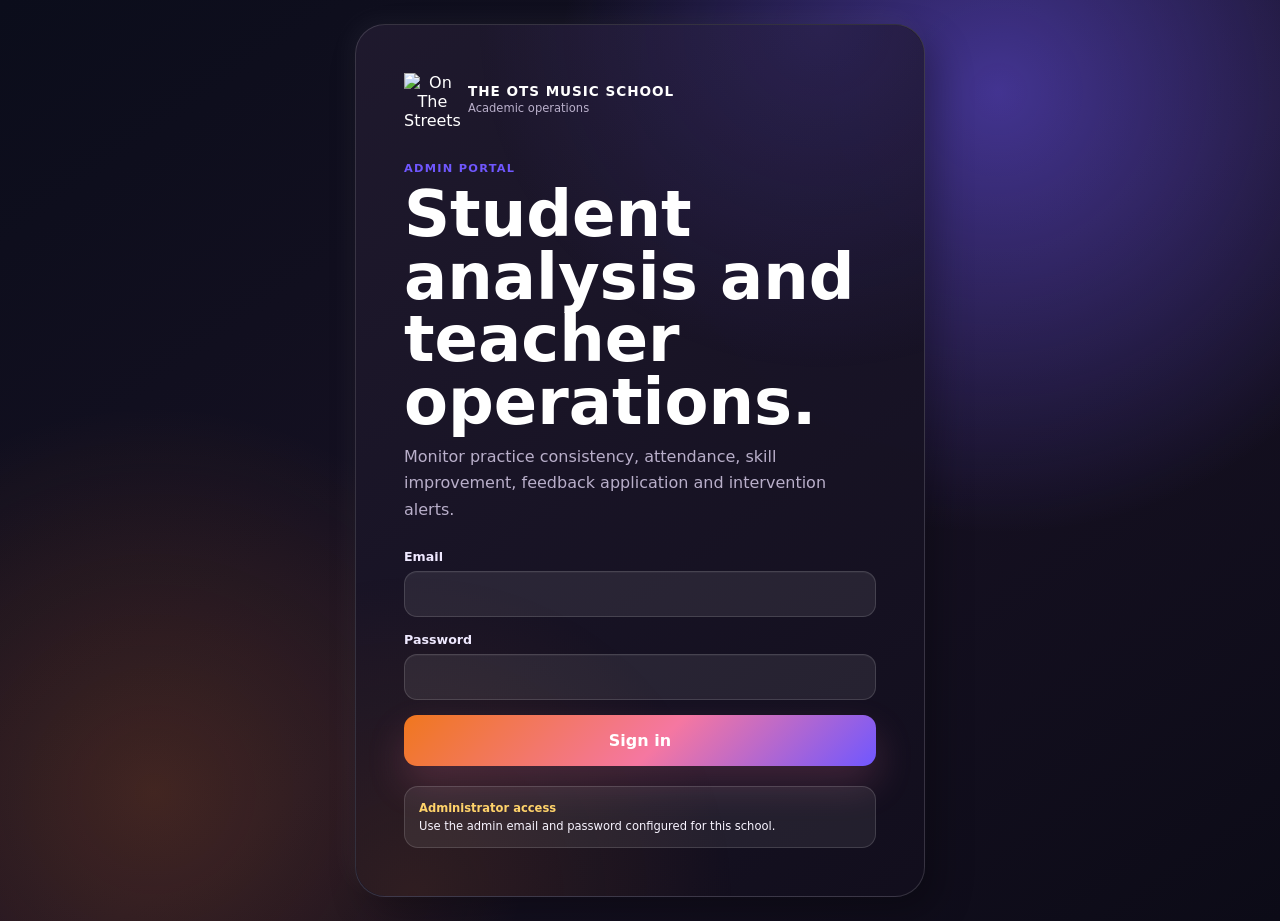
==== commit 2e649522: "Add files via upload" ====
--- a/admin/index.html
+++ b/admin/index.html
@@ -1,26 +1,27 @@
-﻿<!doctype html>
+<!doctype html>
 <html lang="en">
 <head>
   <meta charset="utf-8">
   <meta name="viewport" content="width=device-width, initial-scale=1">
   <meta name="theme-color" content="#111426">
-  <title>OTS Admin | Student Analysis</title>
-  <link rel="icon" type="image/png" sizes="48x48" href="../favicon-48x48.png?v=37">
-  <link rel="icon" type="image/png" sizes="32x32" href="../favicon-32x32.png?v=37">
-  <link rel="icon" type="image/png" sizes="16x16" href="../favicon-16x16.png?v=37">
-  <link rel="apple-touch-icon" sizes="180x180" href="../apple-touch-icon.png?v=37">
+  <title>THE OTS MUSIC SCHOOL | Admin</title>
+  <link rel="icon" type="image/png" sizes="48x48" href="../favicon-48x48.png?v=39">
+  <link rel="icon" type="image/png" sizes="32x32" href="../favicon-32x32.png?v=39">
+  <link rel="icon" type="image/png" sizes="16x16" href="../favicon-16x16.png?v=39">
+  <link rel="apple-touch-icon" sizes="180x180" href="../apple-touch-icon.png?v=39">
   <link rel="manifest" href="../manifest.webmanifest">
   <link rel="stylesheet" href="admin.css">
+  <link rel="stylesheet" href="../guitar-companion.css">
 </head>
 <body>
   <div class="admin-login" id="admin-login">
     <section class="login-card">
       <div class="admin-brand">
         <button class="brand-home-button" id="admin-brand-home" type="button" aria-label="Go to Dashboard">
-          <span class="brand-mark"><img src="../brand-logo-transparent.png" alt="On The Streets"></span>
+          <span class="brand-mark"><img src="brand-logo-transparent.png" alt="On The Streets"></span>
         </button>
         <span>
-          <strong>MUSIC SCHOOL</strong>
+          <strong>THE OTS MUSIC SCHOOL</strong>
           <small>Academic operations</small>
         </span>
       </div>
@@ -51,9 +52,9 @@
   <div class="admin-shell" id="admin-shell" hidden>
     <aside class="admin-sidebar">
       <div class="admin-brand">
-        <span class="brand-mark"><img src="../brand-logo-transparent.png" alt="On The Streets"></span>
+        <span class="brand-mark"><img src="brand-logo-transparent.png" alt="On The Streets"></span>
         <span>
-          <strong>MUSIC SCHOOL</strong>
+          <strong>THE OTS MUSIC SCHOOL</strong>
           <small>Academic operations</small>
         </span>
       </div>
@@ -75,6 +76,11 @@
           <span class="nav-symbol">C</span>
           Course plans
         </button>
+        <button class="admin-nav-item" data-admin-view="journey">
+          <span class="nav-symbol">J</span>
+          Journey control
+          <span class="nav-count" id="nav-journey-count">0</span>
+        </button>
         <button class="admin-nav-item" data-admin-view="staff" id="staff-nav-item" hidden>
           <span class="nav-symbol">+</span>
           Staff
@@ -83,6 +89,10 @@
           <span class="nav-symbol">R</span>
           Review queue
           <span class="nav-count" id="nav-review-count">0</span>
+        </button>
+        <button class="admin-nav-item" data-admin-view="activity">
+          <span class="nav-symbol">T</span>
+          Activity log
         </button>
         <button class="admin-nav-item" data-admin-view="alerts">
           <span class="nav-symbol">!</span>
@@ -112,7 +122,7 @@
         </div>
         <div class="admin-user">
           <div>
-            <strong id="admin-user-name">OTS Admin</strong>
+            <strong id="admin-user-name">THE OTS MUSIC SCHOOL Admin</strong>
             <small id="admin-user-role">Super admin</small>
           </div>
           <button class="admin-avatar" id="admin-avatar" type="button" aria-label="Go to Dashboard">OA</button>
@@ -408,6 +418,77 @@
           </section>
         </section>
 
+        <section class="admin-view" id="admin-view-journey" data-title="Journey control">
+          <div class="admin-page-intro compact journey-hero">
+            <div>
+              <p class="eyebrow">TEACHER-APPROVED JOURNEY</p>
+              <h1>Control the path to each student's first show.</h1>
+              <p>Confirm existing records, manage three individual weekly sessions, assess readiness and approve each week.</p>
+            </div>
+            <button class="admin-button secondary" id="refresh-journey" type="button">Refresh journey data</button>
+          </div>
+
+          <div class="metric-grid journey-metrics">
+            <article class="metric-card"><span class="metric-label">Pending confirmation</span><strong id="journey-pending-count">0</strong><small>Existing students requiring admin review</small></article>
+            <article class="metric-card"><span class="metric-label">Waiting approval</span><strong id="journey-waiting-count">0</strong><small>Weeks submitted to teachers</small></article>
+            <article class="metric-card"><span class="metric-label">At risk</span><strong id="journey-risk-count">0</strong><small>Low readiness, revision or overdue</small></article>
+            <article class="metric-card"><span class="metric-label">Overdue review</span><strong id="journey-overdue-count">0</strong><small>Waiting two days or longer</small></article>
+          </div>
+
+          <section class="admin-panel journey-selector-panel">
+            <label>
+              Student journey
+              <select id="journey-student-select"><option value="">Choose a student</option></select>
+            </label>
+            <p id="journey-role-note">Select a student to open their confirmation or teacher workspace.</p>
+          </section>
+
+          <section class="admin-panel" id="journey-confirmation-panel" hidden>
+            <div class="panel-heading">
+              <div><p class="eyebrow">EXISTING STUDENT</p><h2>Admin confirmation</h2></div>
+              <span class="status-pill amber">Pending admin confirmation</span>
+            </div>
+            <form id="journey-confirmation-form" class="journey-form">
+              <div class="journey-form-grid">
+                <label>Assigned primary teacher<select id="journey-primary-teacher" required></select></label>
+                <label>Course template<input id="journey-course-template" required placeholder="Guitar performance plan"></label>
+                <label>Program start date<input id="journey-start-date" type="date" required></label>
+                <label>Duration
+                  <select id="journey-duration" required><option value="45">45 days</option><option value="60">60 days</option><option value="90">90 days</option><option value="custom">Custom</option></select>
+                </label>
+                <label id="journey-custom-duration-label" hidden>Custom days<input id="journey-custom-duration" type="number" min="1" max="730" value="75"></label>
+                <label>Target performance date<input id="journey-target-date" type="date"></label>
+                <label>Current active week<input id="journey-active-week" type="number" min="1" max="52" required></label>
+                <label>Previously completed weeks<input id="journey-completed-weeks" placeholder="Example: 1, 2"></label>
+                <label>Daily practice deadline<input id="journey-practice-deadline" type="time" value="20:00" required></label>
+                <label>Weekly rest day<select id="journey-rest-day"><option value="0">Sunday</option><option value="1">Monday</option><option value="2">Tuesday</option><option value="3">Wednesday</option><option value="4">Thursday</option><option value="5">Friday</option><option value="6">Saturday</option></select></label>
+                <label>Class buffer (minutes)<input id="journey-buffer" type="number" min="0" max="120" value="15"></label>
+                <label>Current course state<select id="journey-course-state"><option value="active">Active</option><option value="paused">Paused</option></select></label>
+              </div>
+              <label>Reason for previously completed weeks<textarea id="journey-history-reason" rows="2" placeholder="Required when completed weeks are entered"></textarea></label>
+              <label id="journey-pause-reason-label" hidden>Current pause reason<textarea id="journey-pause-reason" rows="2"></textarea></label>
+
+              <div class="panel-heading compact-heading"><div><p class="eyebrow">ONE-TO-ONE SCHEDULE</p><h2>Three weekly live sessions</h2></div></div>
+              <div class="journey-slot-grid" id="journey-confirmation-slots"></div>
+
+              <div class="panel-heading compact-heading"><div><p class="eyebrow">EXISTING SKILLS</p><h2>Milestone baseline</h2></div><small>Weights must total 100</small></div>
+              <div class="journey-milestone-grid" id="journey-confirmation-milestones"></div>
+              <label>Confirmation notes<textarea id="journey-confirmation-notes" rows="2" placeholder="What was checked and with whom"></textarea></label>
+              <p class="form-error" id="journey-confirmation-error" hidden></p>
+              <button class="admin-button primary large" type="submit">Confirm and start this journey</button>
+            </form>
+          </section>
+
+          <section class="admin-panel" id="journey-approval-queue-panel">
+            <div class="panel-heading"><div><p class="eyebrow">WEEKLY APPROVAL</p><h2>Teacher action queue</h2></div></div>
+            <div class="journey-approval-list" id="journey-approval-list"><div class="empty-state">No journey data loaded.</div></div>
+          </section>
+
+          <section class="admin-panel journey-workspace" id="journey-workspace-panel" hidden>
+            <div id="journey-workspace-content"></div>
+          </section>
+        </section>
+
         <section class="admin-view" id="admin-view-reviews" data-title="Teacher review queue">
           <div class="admin-page-intro compact">
             <div>
@@ -483,6 +564,45 @@
 
             <button class="admin-button primary large" type="submit">Submit review and update student score</button>
           </form>
+        </section>
+
+        <section class="admin-view" id="admin-view-activity" data-title="School activity log">
+          <div class="admin-page-intro compact">
+            <div>
+              <p class="eyebrow">ACCOUNTABILITY</p>
+              <h1>See who did what.</h1>
+              <p>Track teacher reviews, milestone assessments, attendance updates, live-session changes and course approvals.</p>
+            </div>
+            <button class="admin-button secondary" id="refresh-activity" type="button">Refresh log</button>
+          </div>
+
+          <div class="metric-grid activity-metric-grid">
+            <article class="metric-card"><span class="metric-label">Recent actions</span><strong id="activity-total">0</strong><small>Latest recorded operations</small></article>
+            <article class="metric-card"><span class="metric-label">Video reviews</span><strong id="activity-reviews">0</strong><small>Teacher review records</small></article>
+            <article class="metric-card"><span class="metric-label">Teachers active</span><strong id="activity-teachers">0</strong><small>Named in this log</small></article>
+            <article class="metric-card"><span class="metric-label">Students touched</span><strong id="activity-students">0</strong><small>Across recent actions</small></article>
+          </div>
+
+          <section class="admin-panel activity-panel">
+            <div class="activity-toolbar">
+              <label>Activity type
+                <select id="activity-type-filter">
+                  <option value="all">All activity</option>
+                  <option value="practice_review">Practice reviews</option>
+                  <option value="journey">Course journey</option>
+                  <option value="milestone">Milestones</option>
+                  <option value="attendance">Attendance</option>
+                  <option value="live_session">Live sessions</option>
+                </select>
+              </label>
+              <label>Search teacher or student
+                <input id="activity-search" type="search" placeholder="Type a name or action">
+              </label>
+            </div>
+            <div class="activity-log-list" id="activity-log-list">
+              <div class="empty-state">Open Activity log to load recent records.</div>
+            </div>
+          </section>
         </section>
 
         <section class="admin-view" id="admin-view-alerts" data-title="Student alerts">
@@ -694,7 +814,7 @@
   </dialog>
 
   <div class="admin-toast" id="admin-toast" role="status" aria-live="polite"></div>
+  <script src="../guitar-companion.js"></script>
   <script src="admin.js"></script>
 </body>
 </html>
-
--- a/admin/admin.css
+++ b/admin/admin.css
@@ -2115,3 +2115,393 @@
   height: 100%;
   object-fit: contain;
 }
+
+/* Phase 2: teacher-approved journey controls. */
+.journey-hero {
+  background:
+    radial-gradient(circle at 85% 10%, rgba(116, 87, 255, 0.35), transparent 34%),
+    linear-gradient(135deg, rgba(255, 116, 42, 0.14), rgba(123, 87, 255, 0.14));
+}
+
+.journey-selector-panel {
+  display: grid;
+  grid-template-columns: minmax(260px, 0.7fr) 1fr;
+  align-items: end;
+  gap: 24px;
+  margin-bottom: 22px;
+}
+
+.journey-selector-panel p {
+  margin: 0 0 10px;
+  color: var(--muted);
+}
+
+.journey-form,
+.journey-subpanel,
+.journey-workspace {
+  display: grid;
+  gap: 20px;
+}
+
+.journey-form-grid,
+.journey-summary-grid,
+.journey-two-column,
+.journey-three-column,
+.journey-slot-grid,
+.journey-milestone-grid,
+.journey-card-grid {
+  display: grid;
+  gap: 16px;
+}
+
+.journey-form-grid { grid-template-columns: repeat(4, minmax(0, 1fr)); }
+.journey-summary-grid { grid-template-columns: repeat(4, minmax(0, 1fr)); }
+.journey-two-column { grid-template-columns: repeat(2, minmax(0, 1fr)); }
+.journey-three-column { grid-template-columns: repeat(3, minmax(0, 1fr)); }
+.journey-slot-grid,
+.journey-milestone-grid,
+.journey-card-grid { grid-template-columns: repeat(3, minmax(0, 1fr)); }
+
+.journey-slot-card,
+.journey-milestone-card,
+.journey-action-card,
+.journey-note-card,
+.journey-summary-grid article,
+.journey-subpanel {
+  padding: 20px;
+  border: 1px solid var(--line);
+  border-radius: 22px;
+  background: rgba(255, 255, 255, 0.045);
+}
+
+.journey-slot-card,
+.journey-milestone-card,
+.journey-action-card {
+  display: grid;
+  align-content: start;
+  gap: 12px;
+}
+
+.journey-slot-card > strong,
+.journey-milestone-card > strong,
+.journey-action-card > strong {
+  font-size: 1.05rem;
+}
+
+.compact-heading { margin-top: 8px; }
+
+.journey-approval-list {
+  display: grid;
+  grid-template-columns: repeat(auto-fit, minmax(250px, 1fr));
+  gap: 14px;
+}
+
+.journey-queue-card {
+  display: grid;
+  gap: 8px;
+  padding: 20px;
+  border: 1px solid var(--line);
+  border-radius: 20px;
+  background: rgba(255, 255, 255, 0.045);
+  color: var(--text);
+  text-align: left;
+  cursor: pointer;
+}
+
+.journey-queue-card:hover {
+  border-color: rgba(255, 211, 106, 0.55);
+  transform: translateY(-2px);
+}
+
+.journey-queue-card small,
+.journey-queue-card > span:last-child,
+.journey-milestone-card small,
+.journey-action-card small,
+.journey-note-card p {
+  color: var(--muted);
+}
+
+.journey-queue-status {
+  width: fit-content;
+  color: #ffd36a;
+  font-size: 0.72rem;
+  font-weight: 900;
+  letter-spacing: 0.08em;
+  text-transform: uppercase;
+}
+
+.journey-workspace-hero {
+  display: flex;
+  align-items: center;
+  justify-content: space-between;
+  gap: 24px;
+  padding: 6px;
+}
+
+.journey-workspace-hero h1 { margin: 4px 0 8px; }
+
+.readiness-orb {
+  display: grid;
+  place-items: center;
+  width: 150px;
+  aspect-ratio: 1;
+  flex: 0 0 auto;
+  border: 1px solid rgba(255, 255, 255, 0.18);
+  border-radius: 50%;
+  background: radial-gradient(circle at 35% 25%, #ff7a45, #ec6ba7 42%, #7057ff 76%);
+  box-shadow: 0 0 45px rgba(112, 87, 255, 0.28);
+  text-align: center;
+}
+
+.readiness-orb strong { font-size: 2rem; }
+.readiness-orb span { max-width: 100px; font-size: 0.72rem; }
+
+.journey-summary-grid article { display: grid; gap: 8px; }
+.journey-summary-grid span { color: #ffd36a; font-size: 0.75rem; font-weight: 900; text-transform: uppercase; }
+.journey-summary-grid strong { font-size: 1.35rem; text-transform: capitalize; }
+
+.journey-readonly-banner {
+  padding: 14px 18px;
+  border: 1px solid rgba(255, 211, 106, 0.35);
+  border-radius: 16px;
+  background: rgba(255, 211, 106, 0.08);
+  color: #ffd36a;
+  font-weight: 800;
+}
+
+.journey-requirement-list,
+.journey-audit-list {
+  display: grid;
+  gap: 10px;
+}
+
+.journey-requirement-list article,
+.journey-audit-list article {
+  display: flex;
+  align-items: center;
+  justify-content: space-between;
+  gap: 16px;
+  padding: 14px 0;
+  border-bottom: 1px solid var(--line);
+}
+
+.journey-requirement-list article > div,
+.journey-audit-list article {
+  align-items: flex-start;
+}
+
+.journey-requirement-list small,
+.journey-audit-list span,
+.journey-audit-list small { display: block; color: var(--muted); }
+.journey-audit-list article { display: grid; grid-template-columns: 170px 1fr 2fr; }
+
+.journey-inline-form {
+  display: grid;
+  grid-template-columns: repeat(3, minmax(0, 1fr)) auto;
+  align-items: end;
+  gap: 14px;
+  margin-top: 16px;
+}
+
+.journey-decision-actions {
+  display: flex;
+  flex-wrap: wrap;
+  gap: 10px;
+}
+
+.journey-card-actions {
+  display: flex;
+  flex-wrap: wrap;
+  gap: 10px;
+  padding-top: 4px;
+}
+
+.journey-conflicts {
+  display: flex;
+  flex-wrap: wrap;
+  gap: 8px;
+}
+
+.journey-conflicts span {
+  padding: 8px 12px;
+  border-radius: 999px;
+  background: rgba(255, 102, 120, 0.12);
+  color: #ff9aaa;
+  font-size: 0.82rem;
+}
+
+@media (max-width: 1180px) {
+  .journey-form-grid,
+  .journey-summary-grid { grid-template-columns: repeat(2, minmax(0, 1fr)); }
+  .journey-slot-grid,
+  .journey-milestone-grid,
+  .journey-card-grid,
+  .journey-three-column { grid-template-columns: 1fr; }
+}
+
+@media (max-width: 760px) {
+  .journey-selector-panel,
+  .journey-two-column,
+  .journey-form-grid,
+  .journey-summary-grid,
+  .journey-inline-form { grid-template-columns: 1fr; }
+  .journey-workspace-hero { align-items: flex-start; }
+  .readiness-orb { width: 112px; }
+  .journey-audit-list article { grid-template-columns: 1fr; }
+}
+
+/* Unified admin audit timeline. */
+.activity-panel { display: grid; gap: 20px; }
+.activity-toolbar {
+  display: grid;
+  grid-template-columns: minmax(180px, 0.35fr) minmax(240px, 1fr);
+  gap: 14px;
+}
+.activity-log-list { display: grid; gap: 10px; }
+.activity-log-card {
+  display: grid;
+  grid-template-columns: auto minmax(0, 1fr) auto;
+  align-items: start;
+  gap: 14px;
+  padding: 16px;
+  border: 1px solid var(--line);
+  border-radius: 18px;
+  background: rgba(255, 255, 255, 0.045);
+}
+.activity-type-icon {
+  display: grid;
+  width: 40px;
+  height: 40px;
+  place-items: center;
+  border-radius: 13px;
+  background: linear-gradient(135deg, var(--ots-orange), var(--ots-pink), var(--purple));
+  color: #fff;
+  font-weight: 900;
+}
+.activity-log-copy { min-width: 0; }
+.activity-log-heading { display: flex; flex-wrap: wrap; align-items: center; gap: 8px; }
+.activity-log-heading strong { color: #fff; }
+.activity-log-heading span {
+  padding: 4px 8px;
+  border-radius: 999px;
+  background: rgba(112, 87, 255, 0.16);
+  color: #c9bcff;
+  font-size: 0.66rem;
+  font-weight: 900;
+  letter-spacing: 0.06em;
+  text-transform: uppercase;
+}
+.activity-log-copy p { margin: 6px 0 2px; color: var(--muted); font-size: 0.86rem; }
+.activity-log-copy p b { color: #fff; }
+.activity-log-copy small,
+.activity-log-card time { color: var(--muted); font-size: 0.75rem; line-height: 1.45; }
+
+/* Mobile placement pass: student-style bottom navigation and compact content. */
+@media (max-width: 760px) {
+  html,
+  body { max-width: 100%; overflow-x: hidden; }
+
+  .admin-shell { display: block; min-height: 100dvh; }
+  .admin-sidebar {
+    position: fixed;
+    inset: auto 0 0;
+    z-index: 100;
+    width: 100%;
+    height: auto;
+    padding: 6px 5px calc(6px + env(safe-area-inset-bottom));
+    border: 0;
+    border-top: 1px solid rgba(244, 240, 255, 0.14);
+    background: rgba(13, 11, 26, 0.96);
+    box-shadow: 0 -18px 40px rgba(0, 0, 0, 0.42);
+    backdrop-filter: blur(20px);
+  }
+  .admin-sidebar > .admin-brand,
+  .admin-sidebar-footer { display: none; }
+  .admin-nav {
+    display: flex;
+    gap: 5px;
+    margin: 0;
+    padding: 0 0 2px;
+    overflow-x: auto;
+    overscroll-behavior-x: contain;
+    scrollbar-width: none;
+    scroll-snap-type: x proximity;
+  }
+  .admin-nav::-webkit-scrollbar { display: none; }
+  .admin-nav-item {
+    flex: 0 0 78px;
+    grid-template-columns: 1fr;
+    justify-items: center;
+    min-height: 58px;
+    padding: 5px 4px;
+    border-radius: 13px;
+    font-size: 0.58rem;
+    line-height: 1.12;
+    text-align: center;
+    scroll-snap-align: center;
+  }
+  .admin-nav-item .nav-symbol { width: 24px; height: 24px; font-size: 0.7rem; }
+  .nav-count { position: absolute; top: 3px; right: 4px; min-width: 18px; height: 18px; font-size: 0.58rem; }
+
+  .admin-main-column { margin-left: 0; }
+  .admin-topbar {
+    position: sticky;
+    top: 0;
+    z-index: 70;
+    min-height: 60px;
+    padding: 7px 11px;
+    background: rgba(13, 11, 26, 0.94);
+  }
+  .admin-topbar > div:first-child { display: block; min-width: 0; }
+  .admin-topbar .eyebrow { display: none; }
+  .admin-topbar h2 {
+    overflow: hidden;
+    max-width: 46vw;
+    font-size: 0.92rem;
+    text-overflow: ellipsis;
+    white-space: nowrap;
+  }
+  .admin-user { width: auto; gap: 7px; }
+  .admin-user > div { display: none; }
+  .admin-avatar { width: 40px; height: 40px; }
+  .logout-button { min-height: 40px; padding: 0 11px; font-size: 0.68rem; }
+
+  .admin-main { padding: 14px 11px calc(94px + env(safe-area-inset-bottom)); }
+  .admin-page-intro { gap: 12px; padding: 18px; border-radius: 22px; }
+  .admin-page-intro h1,
+  .admin-page-intro.compact h1 { font-size: clamp(1.65rem, 8vw, 2.15rem); line-height: 1.02; }
+  .admin-page-intro p:last-child { font-size: 0.86rem; line-height: 1.48; }
+
+  .metric-grid,
+  .activity-metric-grid { grid-template-columns: repeat(2, minmax(0, 1fr)); gap: 10px; }
+  .metric-card { min-height: 108px; padding: 14px; border-radius: 19px; }
+  .metric-card strong { font-size: 1.75rem; }
+  .metric-card small,
+  .metric-label { font-size: 0.64rem; }
+
+  .admin-panel { padding: 16px; border-radius: 21px; }
+  .admin-button,
+  .row-action,
+  input,
+  select,
+  textarea { min-height: 44px; }
+  input,
+  select,
+  textarea { font-size: 16px; }
+
+  .activity-toolbar { grid-template-columns: 1fr; }
+  .activity-log-card { grid-template-columns: auto minmax(0, 1fr); padding: 13px; }
+  .activity-log-card time { grid-column: 2; }
+  .activity-log-copy p { font-size: 0.78rem; }
+
+  .admin-login { align-items: end; padding: 0; }
+  .login-card {
+    width: 100%;
+    max-width: none;
+    max-height: 100dvh;
+    overflow-y: auto;
+    padding: 24px 18px calc(22px + env(safe-area-inset-bottom));
+    border-radius: 28px 28px 0 0;
+  }
+  .login-copy h1 { font-size: clamp(2.2rem, 12vw, 3.3rem); }
+}
--- a/guitar-companion.css
+++ b/guitar-companion.css
@@ -0,0 +1,296 @@
+.guitar-companion {
+  position: fixed;
+  right: 22px;
+  bottom: 24px;
+  z-index: 12000;
+  display: grid;
+  width: 126px;
+  height: 158px;
+  place-items: center;
+  padding: 0;
+  border: 0;
+  background: transparent;
+  color: #fff;
+  cursor: grab;
+  touch-action: none;
+  user-select: none;
+  -webkit-tap-highlight-color: transparent;
+}
+
+.guitar-companion.is-dragging { cursor: grabbing; }
+
+.guitar-motion-emote[hidden] { display: none; }
+
+.guitar-motion-emote {
+  position: fixed;
+  inset: 0;
+  z-index: 14000;
+  display: grid;
+  place-items: center;
+  padding: 18px;
+  background: rgba(7, 5, 18, 0.86);
+  opacity: 0;
+  backdrop-filter: blur(8px);
+  transition: opacity 220ms ease;
+}
+
+.guitar-motion-emote.is-visible { opacity: 1; }
+
+.guitar-motion-emote-shell {
+  position: relative;
+  width: min(360px, calc(100vw - 36px));
+  overflow: visible;
+  border: 0;
+  background: transparent;
+  box-shadow: none;
+  opacity: 0;
+  transform: translateY(70px) scale(0.48);
+  transition: transform 460ms cubic-bezier(0.16, 1, 0.3, 1), opacity 180ms ease;
+}
+
+.guitar-motion-emote.is-visible .guitar-motion-emote-shell {
+  opacity: 1;
+  transform: translateY(0) scale(1);
+}
+
+.guitar-motion-emote-animation {
+  display: block;
+  width: 100%;
+  height: auto;
+  max-height: 72vh;
+  object-fit: contain;
+  filter: drop-shadow(0 26px 28px rgba(0, 0, 0, 0.55));
+}
+
+.guitar-motion-emote-message {
+  position: absolute;
+  right: 0;
+  bottom: -4px;
+  left: 0;
+  margin: 0;
+  padding: 12px 16px;
+  border: 1px solid rgba(255, 255, 255, 0.22);
+  border-radius: 16px;
+  background: rgba(16, 13, 31, 0.88);
+  color: #fff;
+  font: 900 clamp(0.9rem, 2.4vw, 1.25rem)/1.3 system-ui, sans-serif;
+  text-align: center;
+  text-shadow: 0 2px 6px rgba(0, 0, 0, 0.6);
+}
+
+.guitar-motion-emote-close {
+  position: absolute;
+  top: 4px;
+  right: 4px;
+  z-index: 2;
+  padding: 8px 13px;
+  border: 1px solid rgba(255, 255, 255, 0.3);
+  border-radius: 999px;
+  background: rgba(16, 13, 31, 0.82);
+  color: #fff;
+  font: 800 0.76rem/1 system-ui, sans-serif;
+  cursor: pointer;
+}
+
+.guitar-companion.is-celebrating {
+  left: 50% !important;
+  top: 52% !important;
+  right: auto !important;
+  bottom: auto !important;
+  width: 270px;
+  height: 238px;
+  cursor: default;
+  pointer-events: none;
+  transform: translate(-50%, -50%);
+}
+
+.guitar-companion-stage {
+  position: relative;
+  display: block;
+  width: 118px;
+  height: 154px;
+  background: transparent;
+}
+
+.guitar-companion-duo,
+.guitar-companion-note,
+.guitar-companion-spark {
+  position: absolute;
+  pointer-events: none;
+}
+
+.guitar-companion-duo {
+  inset: 0;
+  width: 100%;
+  height: 100%;
+  object-fit: contain;
+  filter: drop-shadow(0 12px 14px rgba(4, 3, 16, 0.5));
+  transform-origin: 50% 80%;
+}
+
+.guitar-companion-note { opacity: 0; color: #fff3a8; font-size: 1.1rem; font-weight: 900; }
+.guitar-companion-note.note-one { top: 4px; right: 14px; }
+.guitar-companion-note.note-two { top: 20px; left: 10px; }
+
+.guitar-companion-spark {
+  color: #ffd166;
+  font-size: 1rem;
+  font-weight: 900;
+  opacity: 0;
+  text-shadow: 0 0 12px rgba(255, 209, 102, 0.9);
+}
+
+.spark-one { top: 8%; left: 10%; }
+.spark-two { top: 2%; right: 12%; }
+.spark-three { bottom: 17%; left: 3%; }
+.spark-four { right: 2%; bottom: 22%; }
+
+.guitar-companion-message {
+  position: absolute;
+  right: 2px;
+  bottom: calc(100% + 8px);
+  width: max-content;
+  max-width: min(230px, calc(100vw - 30px));
+  padding: 9px 12px;
+  border: 1px solid rgba(255, 255, 255, 0.18);
+  border-radius: 14px 14px 4px 14px;
+  background: rgba(20, 16, 34, 0.96);
+  box-shadow: 0 12px 28px rgba(5, 4, 14, 0.32);
+  color: #fff;
+  font: 800 0.74rem/1.35 system-ui, sans-serif;
+  opacity: 0;
+  pointer-events: none;
+  transform: translateY(8px) scale(0.96);
+  transition: opacity 180ms ease, transform 180ms ease;
+}
+
+.guitar-companion:hover .guitar-companion-message,
+.guitar-companion:focus-visible .guitar-companion-message,
+.guitar-companion.is-playing .guitar-companion-message,
+.guitar-companion.is-speaking .guitar-companion-message,
+.guitar-companion.is-celebrating .guitar-companion-message {
+  opacity: 1;
+  transform: translateY(0) scale(1);
+}
+
+.guitar-companion.is-celebrating .guitar-companion-stage {
+  width: 260px;
+  height: 220px;
+}
+
+.guitar-companion.is-celebrating .guitar-companion-message {
+  right: 50%;
+  bottom: calc(100% + 4px);
+  max-width: min(330px, calc(100vw - 28px));
+  padding: 12px 17px;
+  border-radius: 16px;
+  font-size: 0.92rem;
+  text-align: center;
+  translate: 50% 0;
+}
+
+.guitar-companion.is-complete:is(.is-playing, .is-celebrating) .guitar-companion-note {
+  animation: ots-music-note 1.05s ease-out 4;
+}
+
+.guitar-companion.is-complete:is(.is-playing, .is-celebrating) .note-two { animation-delay: 180ms; }
+
+.guitar-companion.is-celebrating .guitar-companion-spark {
+  animation: ots-celebration-spark 900ms ease-out 4;
+}
+
+.guitar-companion.is-celebrating .spark-two { animation-delay: 120ms; }
+.guitar-companion.is-celebrating .spark-three { animation-delay: 240ms; }
+.guitar-companion.is-celebrating .spark-four { animation-delay: 360ms; }
+
+@keyframes ots-duo-idle {
+  0%, 100% { transform: translateY(0) rotate(-1deg); }
+  50% { transform: translateY(-5px) rotate(1deg); }
+}
+
+@keyframes ots-emote-victory-jump {
+  0%, 100% { transform: translateY(0) scale(1, 1); }
+  12% { transform: translateY(5px) scale(1.06, 0.93); }
+  48% { transform: translateY(-34px) rotate(3deg) scale(0.98, 1.04); }
+  72% { transform: translateY(-10px) rotate(-2deg); }
+}
+
+@keyframes ots-emote-guitar-solo {
+  0%, 100% { transform: translateY(0) rotate(-3deg) scale(1); }
+  35% { transform: translateY(-8px) rotate(7deg) scale(1.06); }
+  70% { transform: translateY(1px) rotate(-6deg) scale(1.02); }
+}
+
+@keyframes ots-emote-riff-dance {
+  0%, 100% { transform: translateX(0) translateY(0) rotate(0); }
+  25% { transform: translateX(-22px) translateY(-8px) rotate(-7deg); }
+  50% { transform: translateX(0) translateY(2px) rotate(0); }
+  75% { transform: translateX(22px) translateY(-8px) rotate(7deg); }
+}
+
+@keyframes ots-emote-power-spin {
+  0% { transform: translateY(0) rotate(0) scale(1); }
+  35% { transform: translateY(-24px) rotate(150deg) scale(1.05); }
+  70% { transform: translateY(-10px) rotate(300deg) scale(1.02); }
+  100% { transform: translateY(0) rotate(360deg) scale(1); }
+}
+
+@keyframes ots-emote-stage-bow {
+  0%, 100% { transform: translateY(0) rotate(0) scaleY(1); }
+  30% { transform: translateY(4px) rotate(-1deg) scaleY(0.93); }
+  58% { transform: translateY(15px) rotate(7deg) scaleY(0.82); }
+  78% { transform: translateY(-7px) rotate(-3deg) scaleY(1.03); }
+}
+
+@keyframes ots-music-note {
+  0% { opacity: 0; transform: translateY(8px) scale(0.7); }
+  25% { opacity: 1; }
+  100% { opacity: 0; transform: translateY(-18px) translateX(8px) scale(1.15); }
+}
+
+@keyframes ots-celebration-spark {
+  0% { opacity: 0; transform: scale(0.3) rotate(0); }
+  35% { opacity: 1; transform: scale(1.35) rotate(80deg); }
+  100% { opacity: 0; transform: translateY(-28px) scale(0.55) rotate(180deg); }
+}
+
+@media (max-width: 780px) {
+  .guitar-motion-emote { padding: 10px; }
+  .guitar-motion-emote-shell {
+    width: min(300px, calc(100vw - 20px));
+  }
+  .guitar-motion-emote-message {
+    right: 10px;
+    bottom: 10px;
+    left: 10px;
+    padding: 10px 12px;
+  }
+  .guitar-motion-emote-close { top: 9px; right: 9px; }
+  .guitar-companion {
+    right: 12px;
+    bottom: calc(102px + env(safe-area-inset-bottom));
+    width: 94px;
+    height: 124px;
+  }
+  .guitar-companion-stage { width: 90px; height: 120px; }
+  .guitar-companion-message { max-width: min(210px, calc(100vw - 24px)); }
+  .guitar-companion.is-celebrating {
+    top: 48% !important;
+    width: 210px;
+    height: 190px;
+  }
+  .guitar-companion.is-celebrating .guitar-companion-stage {
+    width: 202px;
+    height: 176px;
+  }
+  .guitar-companion.is-celebrating .guitar-companion-message {
+    max-width: min(300px, calc(100vw - 24px));
+    font-size: 0.82rem;
+  }
+}
+
+@media (prefers-reduced-motion: reduce) {
+  .guitar-companion * { animation: none !important; transition: none !important; }
+  .guitar-motion-emote,
+  .guitar-motion-emote-shell { transition: none !important; }
+}
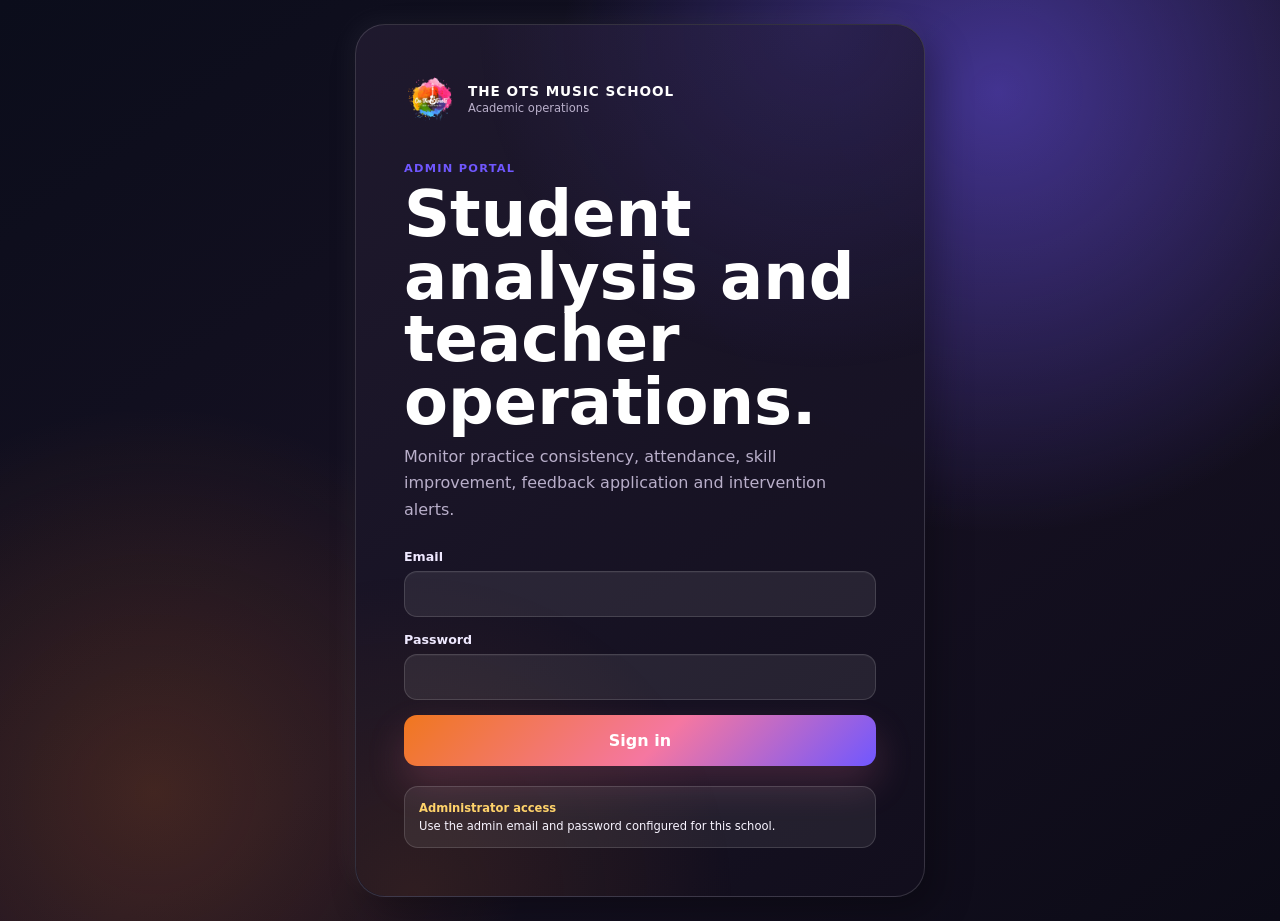
==== commit 0c2ed241: "Add files via upload" ====
--- a/admin/index.html
+++ b/admin/index.html
@@ -3,6 +3,7 @@
 <head>
   <meta charset="utf-8">
   <meta name="viewport" content="width=device-width, initial-scale=1">
+  <meta http-equiv="Content-Security-Policy" content="default-src 'self'; base-uri 'none'; object-src 'none'; script-src 'self'; style-src 'self'; img-src 'self' data: blob:; media-src 'self' blob: https://drive.google.com https://docs.google.com https://*.googleusercontent.com; connect-src 'self' https://music-school-ots.sharoncornerstone56.workers.dev https://school.onthestreets.in; frame-src https://meet.google.com https://drive.google.com https://docs.google.com; worker-src 'self'; manifest-src 'self'; form-action 'self'; upgrade-insecure-requests">
   <meta name="theme-color" content="#111426">
   <title>THE OTS MUSIC SCHOOL | Admin</title>
   <link rel="icon" type="image/png" sizes="48x48" href="../favicon-48x48.png?v=39">
@@ -10,7 +11,7 @@
   <link rel="icon" type="image/png" sizes="16x16" href="../favicon-16x16.png?v=39">
   <link rel="apple-touch-icon" sizes="180x180" href="../apple-touch-icon.png?v=39">
   <link rel="manifest" href="../manifest.webmanifest">
-  <link rel="stylesheet" href="admin.css">
+  <link rel="stylesheet" href="admin.css?v=50">
   <link rel="stylesheet" href="../guitar-companion.css">
 </head>
 <body>
@@ -18,7 +19,7 @@
     <section class="login-card">
       <div class="admin-brand">
         <button class="brand-home-button" id="admin-brand-home" type="button" aria-label="Go to Dashboard">
-          <span class="brand-mark"><img src="brand-logo-transparent.png" alt="On The Streets"></span>
+          <span class="brand-mark"><img src="../brand-logo-transparent.png" alt="On The Streets"></span>
         </button>
         <span>
           <strong>THE OTS MUSIC SCHOOL</strong>
@@ -52,7 +53,7 @@
   <div class="admin-shell" id="admin-shell" hidden>
     <aside class="admin-sidebar">
       <div class="admin-brand">
-        <span class="brand-mark"><img src="brand-logo-transparent.png" alt="On The Streets"></span>
+        <span class="brand-mark"><img src="../brand-logo-transparent.png" alt="On The Streets"></span>
         <span>
           <strong>THE OTS MUSIC SCHOOL</strong>
           <small>Academic operations</small>
@@ -632,11 +633,11 @@
               </label>
               <label>
                 New password
-                <input id="new-password" type="password" minlength="8" autocomplete="new-password" required>
+                <input id="new-password" type="password" minlength="12" maxlength="128" autocomplete="new-password" required>
               </label>
               <label>
                 Confirm new password
-                <input id="confirm-new-password" type="password" minlength="8" autocomplete="new-password" required>
+                <input id="confirm-new-password" type="password" minlength="12" maxlength="128" autocomplete="new-password" required>
               </label>
               <p class="form-error" id="change-password-error" hidden></p>
               <button class="admin-button primary large" type="submit">Change password</button>
@@ -684,7 +685,7 @@
         </label>
         <label class="full-width">
           Temporary password
-          <input id="create-staff-password" type="password" minlength="8" autocomplete="new-password" required>
+          <input id="create-staff-password" type="password" minlength="12" maxlength="128" autocomplete="new-password" required>
         </label>
       </div>
       <p class="form-error" id="create-staff-error" hidden></p>
@@ -748,7 +749,7 @@
       <input id="reset-password-staff-id" type="hidden">
       <label>
         New temporary password
-        <input id="reset-staff-password" type="password" minlength="8" autocomplete="new-password" required>
+        <input id="reset-staff-password" type="password" minlength="12" maxlength="128" autocomplete="new-password" required>
       </label>
       <p class="form-error" id="reset-password-error" hidden></p>
       <button class="admin-button primary large" type="submit">Reset password</button>
@@ -815,6 +816,6 @@
 
   <div class="admin-toast" id="admin-toast" role="status" aria-live="polite"></div>
   <script src="../guitar-companion.js"></script>
-  <script src="admin.js"></script>
+  <script src="admin.js?v=50"></script>
 </body>
 </html>
--- a/admin/admin.css
+++ b/admin/admin.css
@@ -18,6 +18,29 @@
   --background: #f5f4f8;
   --surface: #ffffff;
   --shadow: 0 20px 60px rgba(33, 27, 70, 0.09);
+}
+
+/* Keep the desktop operations menu usable without moving the page behind it. */
+@media (min-width: 761px) {
+  .admin-sidebar { overflow: hidden; }
+  .admin-sidebar > .admin-brand { flex: 0 0 auto; }
+  .admin-nav {
+    flex: 1 1 auto;
+    min-height: 0;
+    margin-bottom: 14px;
+    padding-right: 5px;
+    overflow-y: auto;
+    overscroll-behavior: contain;
+    scrollbar-width: thin;
+    scrollbar-color: rgba(245, 119, 161, 0.55) transparent;
+  }
+  .admin-nav::-webkit-scrollbar { width: 5px; }
+  .admin-nav::-webkit-scrollbar-track { background: transparent; }
+  .admin-nav::-webkit-scrollbar-thumb {
+    border-radius: 999px;
+    background: rgba(245, 119, 161, 0.55);
+  }
+  .admin-sidebar-footer { flex: 0 0 auto; }
 }
 
 * {
